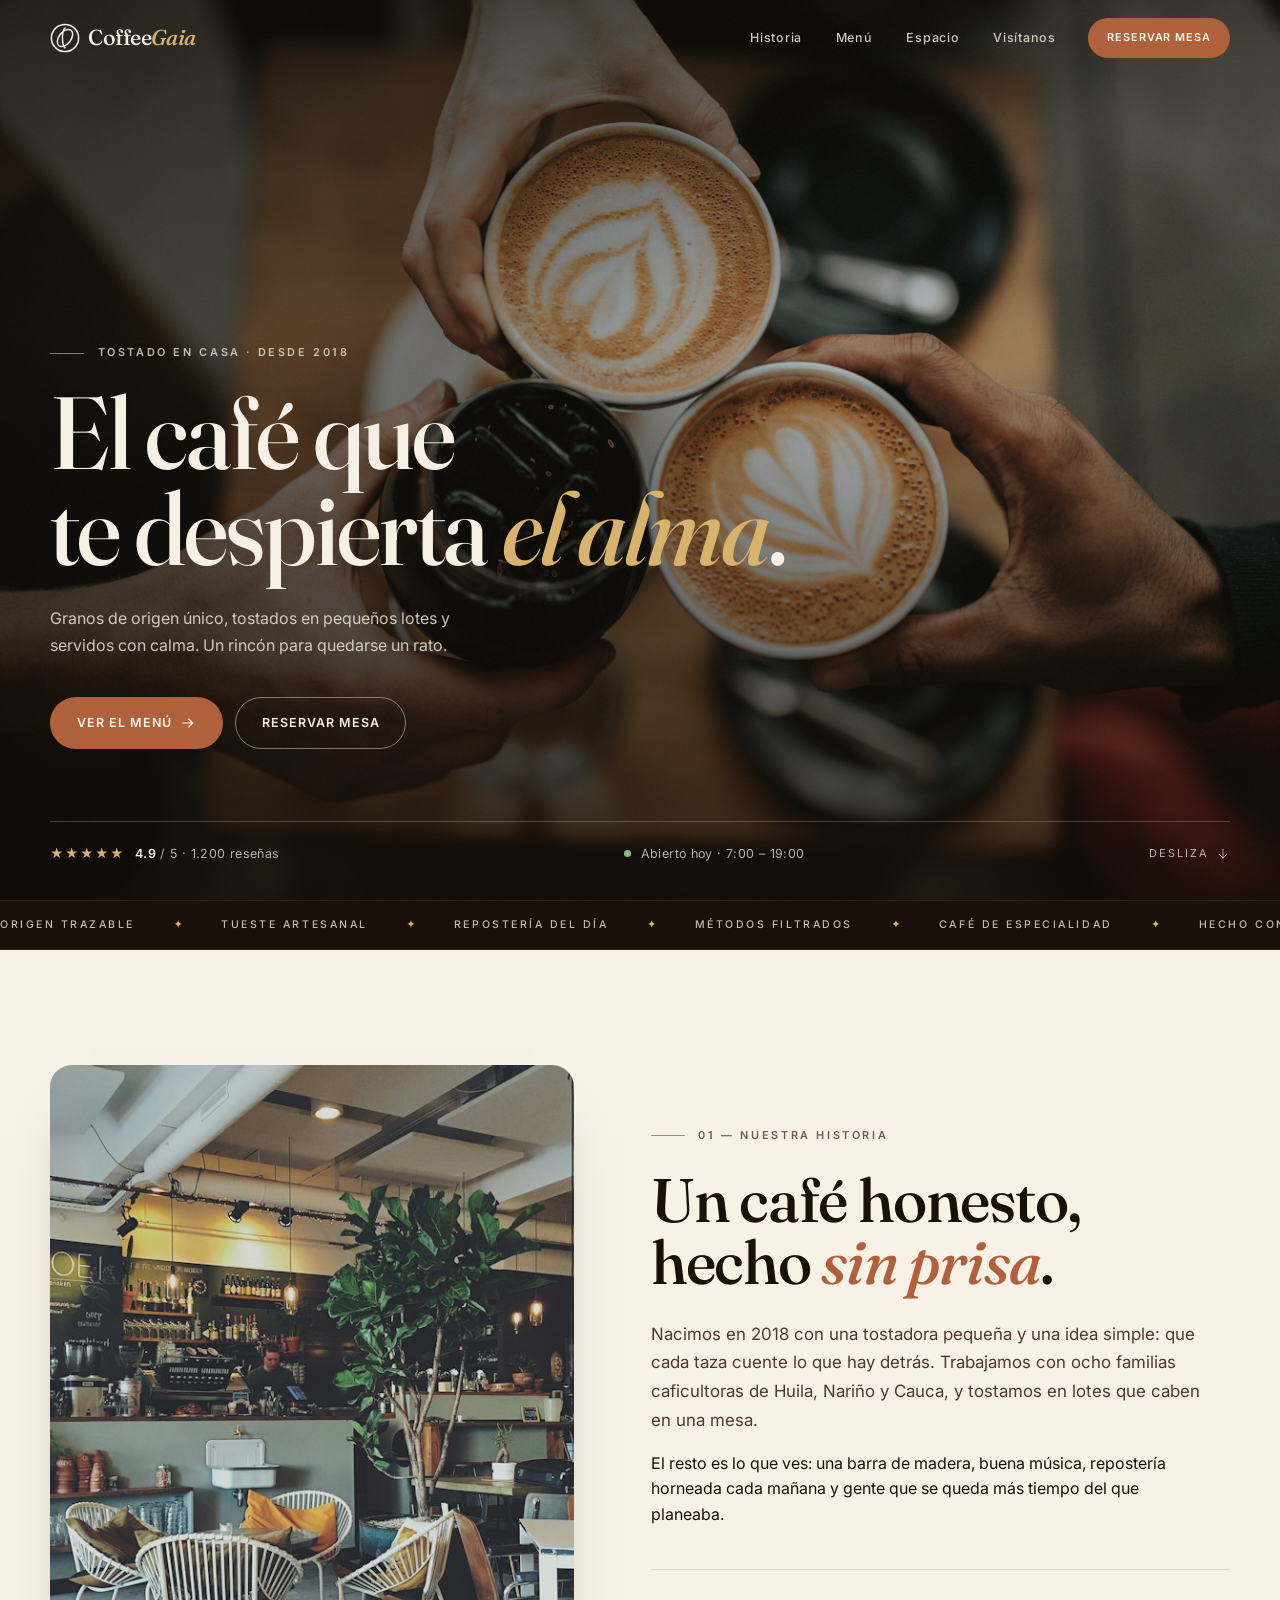
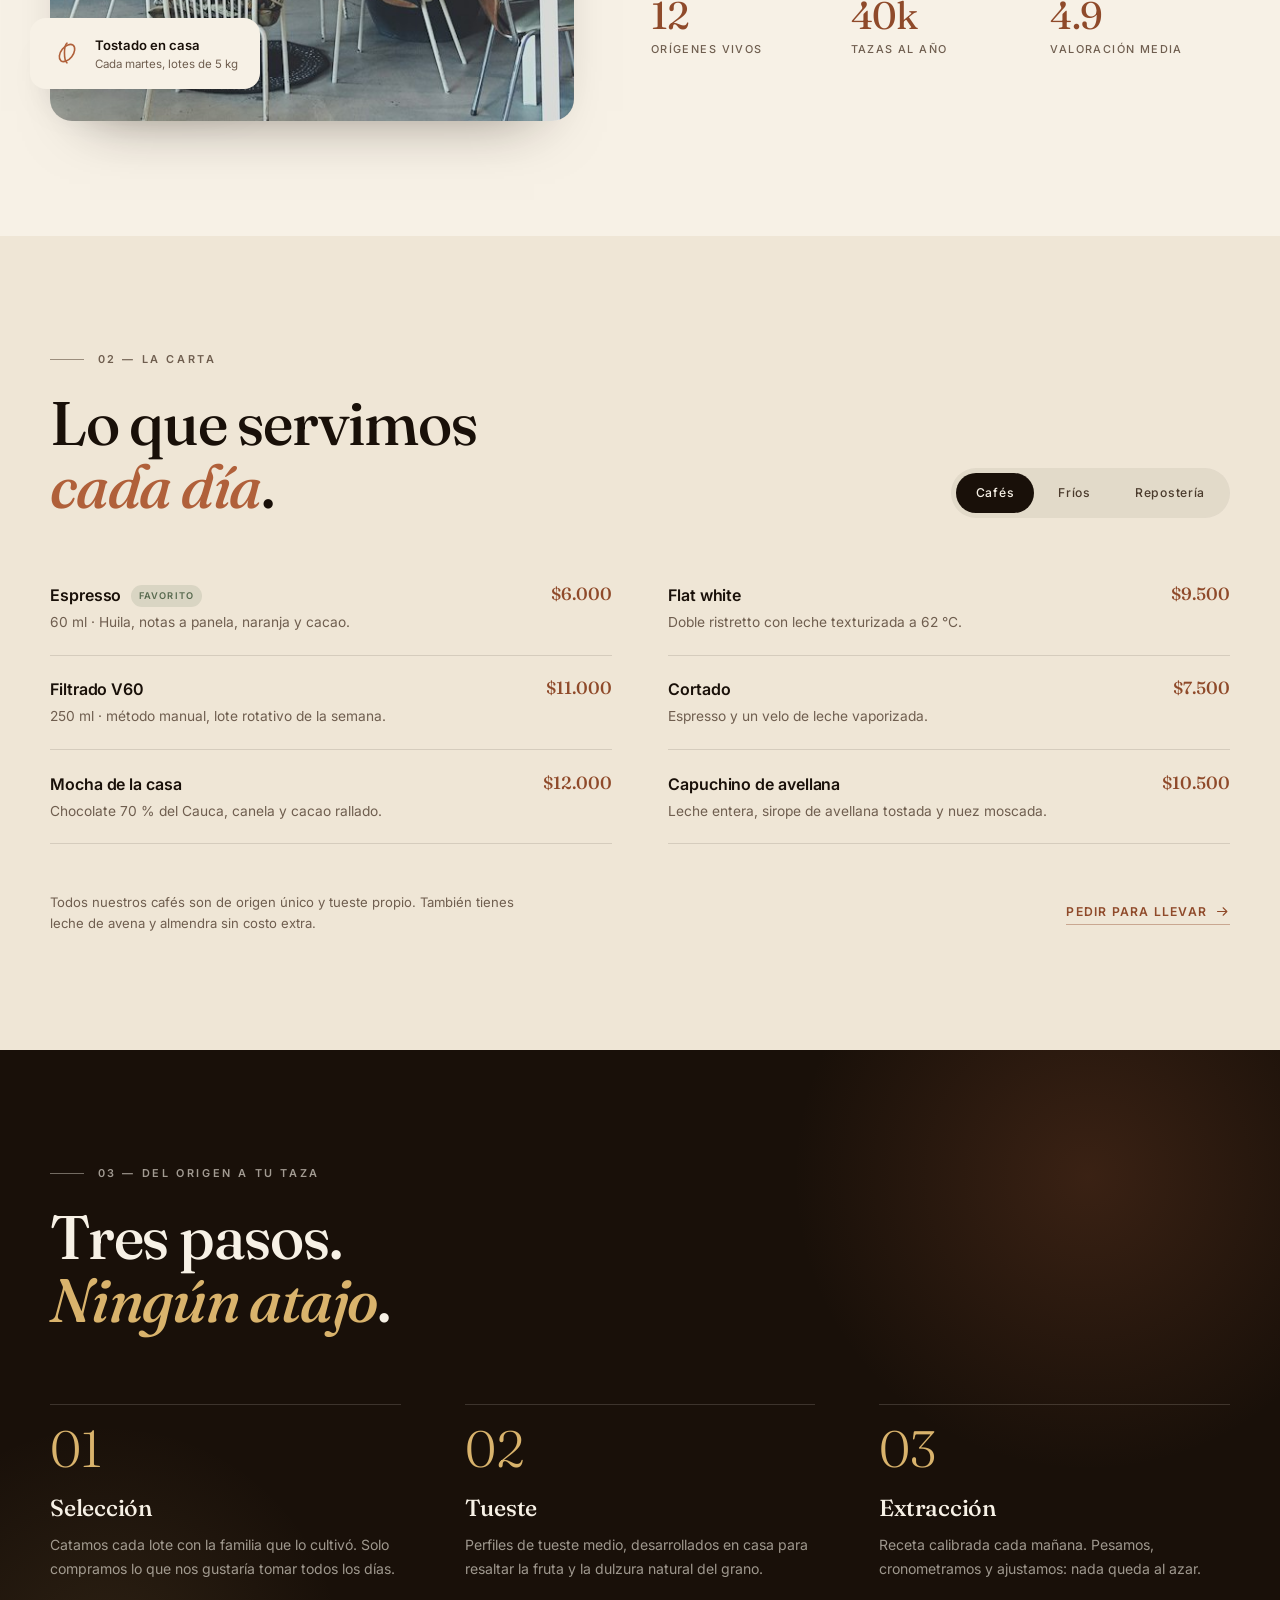
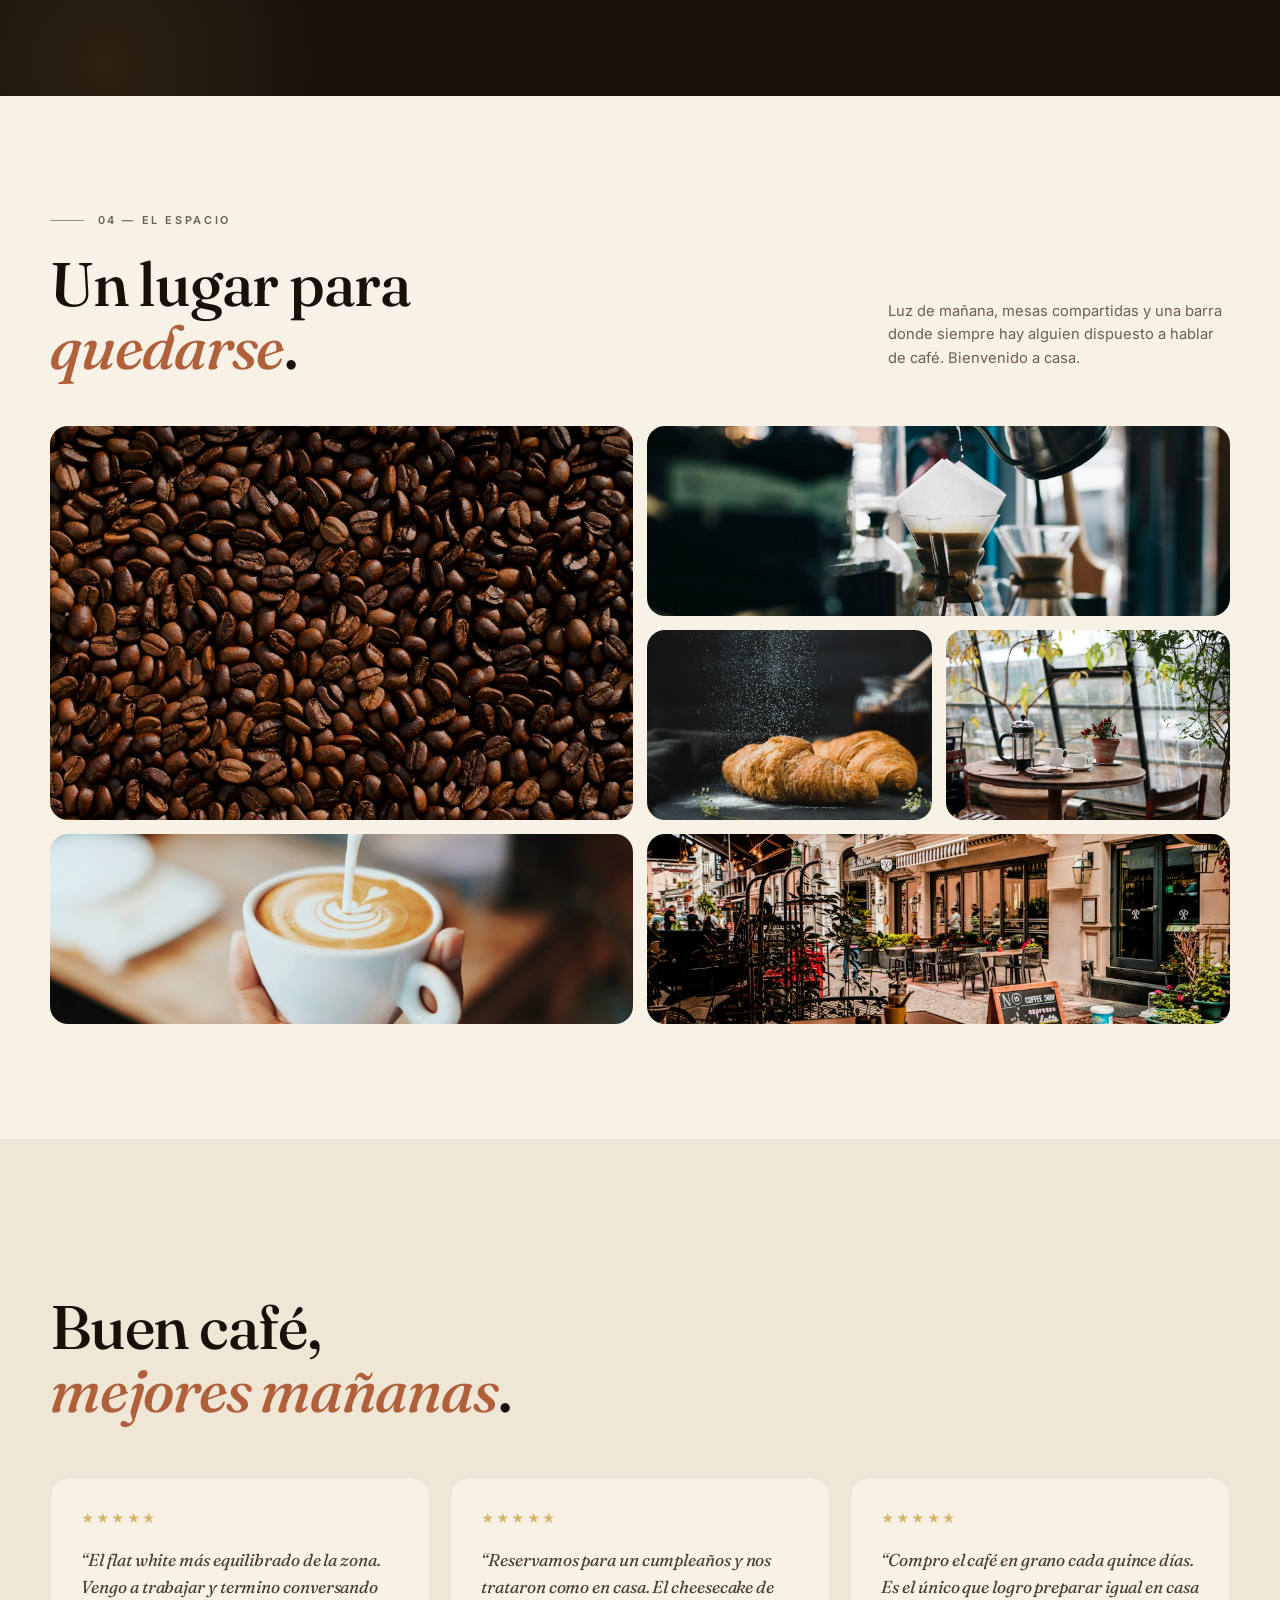
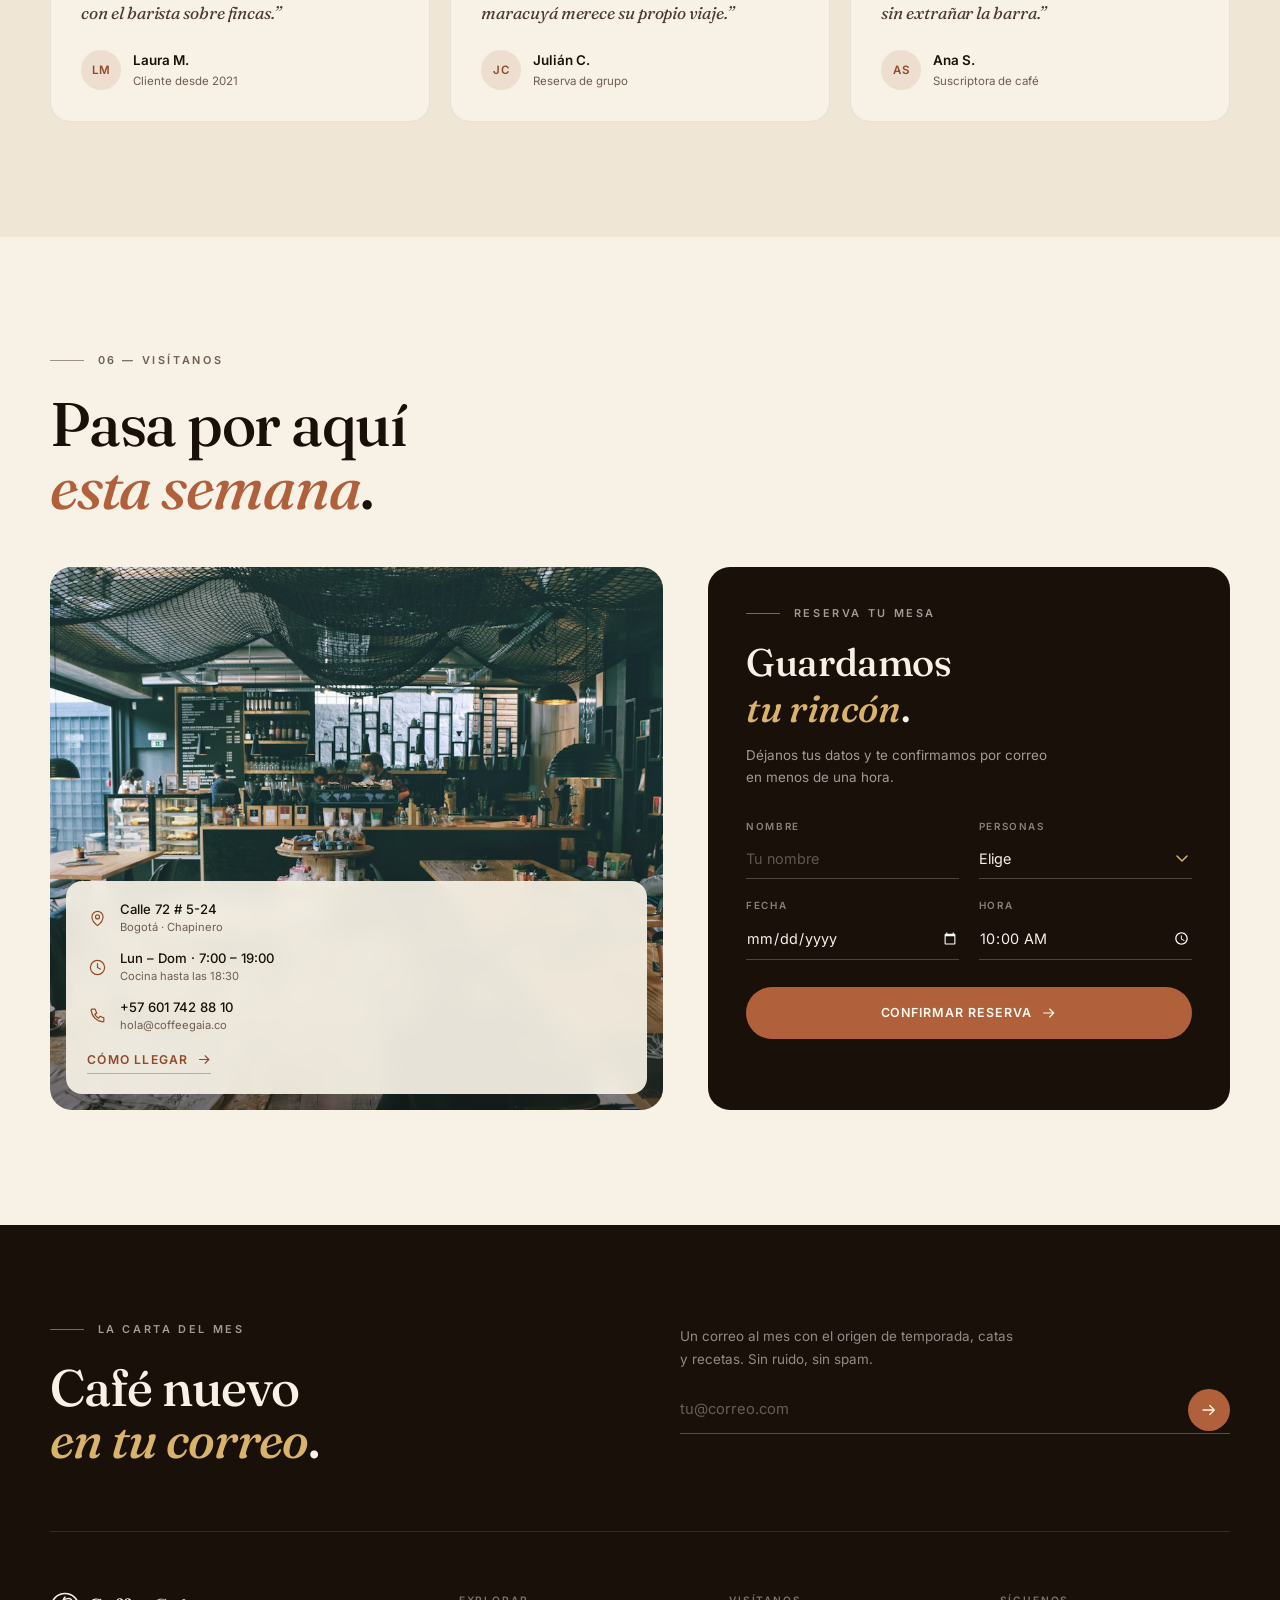
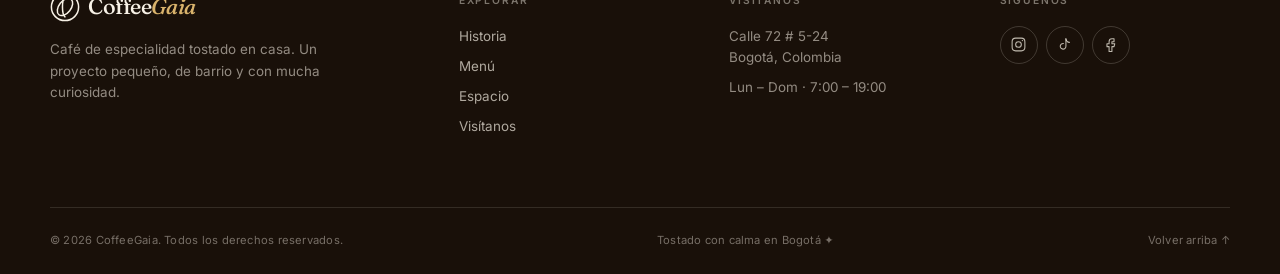
==== index.html @ 4409b656 "feat: crear banco de imagenes y publicar fotos locales" ====
<!DOCTYPE html>
<html lang="es">
<head>
  <meta charset="UTF-8">
  <meta name="viewport" content="width=device-width, initial-scale=1.0">
  <title>CoffeeGaia — Café de especialidad tostado en casa</title>
  <meta name="description" content="Café de origen único, tostado en pequeños lotes y servido con calma. Conoce nuestra carta, nuestro espacio y reserva tu mesa en CoffeeGaia.">
  <meta name="theme-color" content="#191009">

  <meta property="og:type" content="website">
  <meta property="og:title" content="CoffeeGaia — Café de especialidad tostado en casa">
  <meta property="og:description" content="Granos de origen único, tostados en pequeños lotes y servidos con calma. Un rincón para quedarse un rato.">
  <meta property="og:image" content="Images/imagenes%20publicas/hero.jpg">

  <link rel="icon" href="Images/imagenes%20publicas/favicon.svg" type="image/svg+xml">
  <link rel="preconnect" href="https://fonts.googleapis.com">
  <link rel="preconnect" href="https://fonts.gstatic.com" crossorigin>
  <link href="https://fonts.googleapis.com/css2?family=Fraunces:ital,opsz,wght@0,9..144,300..700;1,9..144,300..700&family=Inter:wght@300..700&display=swap" rel="stylesheet">
  <link rel="stylesheet" href="styles.css">
  <script>document.documentElement.classList.add("js");</script>
</head>
<body>
  <a class="skip-link" href="#contenido">Saltar al contenido</a>

  <!-- ================= HEADER ================= -->
  <header class="site-header" id="header">
    <div class="container header-inner">
      <a class="brand" href="#inicio" aria-label="CoffeeGaia, inicio">
        <svg class="brand-bean" viewBox="0 0 32 32" aria-hidden="true">
          <g fill="none" stroke="currentColor" stroke-width="1.6" stroke-linecap="round">
            <circle cx="16" cy="16" r="14.5"/>
            <ellipse cx="16" cy="16" rx="6.4" ry="10.5" transform="rotate(38 16 16)"/>
            <path d="M16 5.5c-3.6 2.6-3.6 18.4 0 21"/>
          </g>
        </svg>
        <span>Coffee<em>Gaia</em></span>
      </a>

      <nav class="main-nav" aria-label="Navegación principal">
        <a href="#historia">Historia</a>
        <a href="#menu">Menú</a>
        <a href="#espacio">Espacio</a>
        <a href="#visitanos">Visítanos</a>
      </nav>

      <div class="header-actions">
        <a class="btn btn-primary btn-sm" href="#reserva">Reservar mesa</a>
        <button class="nav-toggle" type="button" aria-label="Abrir menú" aria-expanded="false" aria-controls="mobile-nav">
          <span></span><span></span>
        </button>
      </div>
    </div>
  </header>

  <nav class="mobile-nav" id="mobile-nav" aria-label="Navegación móvil">
    <div class="mobile-nav-inner">
      <a href="#historia"><span>01</span>Historia</a>
      <a href="#menu"><span>02</span>Menú</a>
      <a href="#espacio"><span>03</span>Espacio</a>
      <a href="#visitanos"><span>04</span>Visítanos</a>
      <a href="#reserva"><span>05</span>Reservar mesa</a>
    </div>
    <div class="mobile-nav-foot">
      <p>Calle 72 # 5-24, Bogotá</p>
      <p>Lun – Dom · 7:00 – 19:00</p>
    </div>
  </nav>

  <main id="contenido">
    <!-- ================= HERO ================= -->
    <section class="hero" id="inicio">
      <div class="hero-media">
        <img src="Images/imagenes%20publicas/hero.jpg"
             alt="Taza de café de especialidad sobre una mesa de madera" fetchpriority="high">
      </div>

      <div class="container hero-inner">
        <p class="eyebrow eyebrow-light reveal">Tostado en casa · desde 2018</p>
        <h1 class="reveal">El café que<br>te despierta <em>el alma</em>.</h1>
        <p class="hero-copy reveal">Granos de origen único, tostados en pequeños lotes y servidos con calma. Un rincón para quedarse un rato.</p>

        <div class="hero-actions reveal">
          <a class="btn btn-primary" href="#menu">
            Ver el menú
            <svg class="ico" viewBox="0 0 24 24" aria-hidden="true"><path d="M4 12h15M13 6l6 6-6 6"/></svg>
          </a>
          <a class="btn btn-ghost" href="#reserva">Reservar mesa</a>
        </div>

        <div class="hero-foot reveal">
          <p class="hero-rating">
            <span class="stars" aria-hidden="true">★★★★★</span>
            <span><strong>4.9</strong> / 5 · 1.200 reseñas</span>
          </p>
          <p class="hero-hours">
            <span class="pulse" aria-hidden="true"></span>
            Abierto hoy · 7:00 – 19:00
          </p>
          <a class="scroll-cue" href="#historia">
            Desliza
            <svg viewBox="0 0 24 24" aria-hidden="true"><path d="M12 4v15M6 13l6 6 6-6"/></svg>
          </a>
        </div>
      </div>
    </section>

    <!-- ================= MARQUEE ================= -->
    <div class="marquee" aria-hidden="true">
      <div class="marquee-track">
        <div class="marquee-group">
          <span>Origen trazable</span>
          <span>Tueste artesanal</span>
          <span>Repostería del día</span>
          <span>Métodos filtrados</span>
          <span>Café de especialidad</span>
          <span>Hecho con calma</span>
        </div>
        <div class="marquee-group">
          <span>Origen trazable</span>
          <span>Tueste artesanal</span>
          <span>Repostería del día</span>
          <span>Métodos filtrados</span>
          <span>Café de especialidad</span>
          <span>Hecho con calma</span>
        </div>
      </div>
    </div>

    <!-- ================= HISTORIA ================= -->
    <section class="section story" id="historia">
      <div class="container story-grid">
        <div class="story-media reveal">
          <img src="Images/imagenes%20publicas/historia.jpg"
               alt="Interior de CoffeeGaia con mesas de madera y luz cálida" loading="lazy" decoding="async">
          <div class="story-badge">
            <svg viewBox="0 0 32 32" aria-hidden="true" class="story-badge-ico">
              <g fill="none" stroke="currentColor" stroke-width="1.7" stroke-linecap="round">
                <ellipse cx="16" cy="16" rx="6.4" ry="10.5" transform="rotate(38 16 16)"/>
                <path d="M16 5.5c-3.6 2.6-3.6 18.4 0 21"/>
              </g>
            </svg>
            <div>
              <p class="badge-title">Tostado en casa</p>
              <p class="badge-copy">Cada martes, lotes de 5 kg</p>
            </div>
          </div>
        </div>

        <div class="story-copy">
          <p class="eyebrow reveal">01 — Nuestra historia</p>
          <h2 class="reveal">Un café honesto,<br>hecho <em>sin prisa</em>.</h2>
          <p class="lede reveal">Nacimos en 2018 con una tostadora pequeña y una idea simple: que cada taza cuente lo que hay detrás. Trabajamos con ocho familias caficultoras de Huila, Nariño y Cauca, y tostamos en lotes que caben en una mesa.</p>
          <p class="reveal">El resto es lo que ves: una barra de madera, buena música, repostería horneada cada mañana y gente que se queda más tiempo del que planeaba.</p>

          <div class="stats reveal">
            <div class="stat">
              <span class="stat-num">12</span>
              <span class="stat-label">Orígenes vivos</span>
            </div>
            <div class="stat">
              <span class="stat-num">40k</span>
              <span class="stat-label">Tazas al año</span>
            </div>
            <div class="stat">
              <span class="stat-num">4.9</span>
              <span class="stat-label">Valoración media</span>
            </div>
          </div>
        </div>
      </div>
    </section>

    <!-- ================= MENÚ ================= -->
    <section class="section menu" id="menu">
      <div class="container">
        <div class="menu-head">
          <div>
            <p class="eyebrow reveal">02 — La carta</p>
            <h2 class="reveal">Lo que servimos<br><em>cada día</em>.</h2>
          </div>

          <div class="tabs reveal" role="tablist" aria-label="Categorías del menú">
            <button class="tab" id="tab-calientes" role="tab" aria-selected="true" aria-controls="panel-calientes" tabindex="0">Cafés</button>
            <button class="tab" id="tab-frios" role="tab" aria-selected="false" aria-controls="panel-frios" tabindex="-1">Fríos</button>
            <button class="tab" id="tab-reposteria" role="tab" aria-selected="false" aria-controls="panel-reposteria" tabindex="-1">Repostería</button>
          </div>
        </div>

        <div class="menu-panels reveal">
          <div class="menu-panel" id="panel-calientes" role="tabpanel" aria-labelledby="tab-calientes" tabindex="0">
            <ul class="menu-grid">
              <li class="menu-item">
                <span class="name">Espresso <span class="tag">Favorito</span></span>
                <span class="price">$6.000</span>
                <span class="desc">60 ml · Huila, notas a panela, naranja y cacao.</span>
              </li>
              <li class="menu-item">
                <span class="name">Flat white</span>
                <span class="price">$9.500</span>
                <span class="desc">Doble ristretto con leche texturizada a 62 °C.</span>
              </li>
              <li class="menu-item">
                <span class="name">Filtrado V60</span>
                <span class="price">$11.000</span>
                <span class="desc">250 ml · método manual, lote rotativo de la semana.</span>
              </li>
              <li class="menu-item">
                <span class="name">Cortado</span>
                <span class="price">$7.500</span>
                <span class="desc">Espresso y un velo de leche vaporizada.</span>
              </li>
              <li class="menu-item">
                <span class="name">Mocha de la casa</span>
                <span class="price">$12.000</span>
                <span class="desc">Chocolate 70 % del Cauca, canela y cacao rallado.</span>
              </li>
              <li class="menu-item">
                <span class="name">Capuchino de avellana</span>
                <span class="price">$10.500</span>
                <span class="desc">Leche entera, sirope de avellana tostada y nuez moscada.</span>
              </li>
            </ul>
          </div>

          <div class="menu-panel" id="panel-frios" role="tabpanel" aria-labelledby="tab-frios" tabindex="0" hidden>
            <ul class="menu-grid">
              <li class="menu-item">
                <span class="name">Cold brew 18 h <span class="tag">Vegano</span></span>
                <span class="price">$11.000</span>
                <span class="desc">Extracción en frío, servido con hielo grande y naranja.</span>
              </li>
              <li class="menu-item">
                <span class="name">Espresso tónico</span>
                <span class="price">$12.500</span>
                <span class="desc">Doble espresso, tónica artesanal y piel de limón.</span>
              </li>
              <li class="menu-item">
                <span class="name">Latte helado</span>
                <span class="price">$10.000</span>
                <span class="desc">Leche fría, hielo y un shot de nuestro blend.</span>
              </li>
              <li class="menu-item">
                <span class="name">Frappé de avellana</span>
                <span class="price">$13.500</span>
                <span class="desc">Café, leche, hielo y crema batida de la casa.</span>
              </li>
              <li class="menu-item">
                <span class="name">Iced matcha latte</span>
                <span class="price">$13.000</span>
                <span class="desc">Matcha ceremonial, leche de avena y un toque de miel.</span>
              </li>
              <li class="menu-item">
                <span class="name">Limonada de café</span>
                <span class="price">$9.500</span>
                <span class="desc">Cold brew, limón, panela y hierbabuena. Sorprende.</span>
              </li>
            </ul>
          </div>

          <div class="menu-panel" id="panel-reposteria" role="tabpanel" aria-labelledby="tab-reposteria" tabindex="0" hidden>
            <ul class="menu-grid">
              <li class="menu-item">
                <span class="name">Croissant de mantequilla</span>
                <span class="price">$7.500</span>
                <span class="desc">Horneado a las 7:00 a. m. 36 capas de paciencia.</span>
              </li>
              <li class="menu-item">
                <span class="name">Pain au chocolat</span>
                <span class="price">$8.500</span>
                <span class="desc">Masa madre laminada y chocolate amargo.</span>
              </li>
              <li class="menu-item">
                <span class="name">Banana bread <span class="tag">Vegano</span></span>
                <span class="price">$9.000</span>
                <span class="desc">Plátano maduro, nueces y especias. Sin lácteos.</span>
              </li>
              <li class="menu-item">
                <span class="name">Cheesecake de maracuyá</span>
                <span class="price">$12.000</span>
                <span class="desc">Base de galleta, queso crema y coulis ácido.</span>
              </li>
              <li class="menu-item">
                <span class="name">Cookie de chocolate</span>
                <span class="price">$6.500</span>
                <span class="desc">Centro blandito, sal marina y chocolate 60 %.</span>
              </li>
              <li class="menu-item">
                <span class="name">Torta de zanahoria</span>
                <span class="price">$10.500</span>
                <span class="desc">Hecha en casa, con frosting de queso y nuez.</span>
              </li>
            </ul>
          </div>
        </div>

        <div class="menu-foot reveal">
          <p>Todos nuestros cafés son de origen único y tueste propio. También tienes leche de avena y almendra sin costo extra.</p>
          <a class="link-arrow" href="#reserva">
            Pedir para llevar
            <svg class="ico" viewBox="0 0 24 24" aria-hidden="true"><path d="M4 12h15M13 6l6 6-6 6"/></svg>
          </a>
        </div>
      </div>
    </section>

    <!-- ================= PROCESO ================= -->
    <section class="section process">
      <div class="container">
        <div class="process-head">
          <p class="eyebrow eyebrow-light reveal">03 — Del origen a tu taza</p>
          <h2 class="reveal">Tres pasos.<br><em>Ningún atajo</em>.</h2>
        </div>

        <div class="steps">
          <article class="step reveal">
            <span class="step-num">01</span>
            <h3>Selección</h3>
            <p>Catamos cada lote con la familia que lo cultivó. Solo compramos lo que nos gustaría tomar todos los días.</p>
          </article>
          <article class="step reveal d1">
            <span class="step-num">02</span>
            <h3>Tueste</h3>
            <p>Perfiles de tueste medio, desarrollados en casa para resaltar la fruta y la dulzura natural del grano.</p>
          </article>
          <article class="step reveal d2">
            <span class="step-num">03</span>
            <h3>Extracción</h3>
            <p>Receta calibrada cada mañana. Pesamos, cronometramos y ajustamos: nada queda al azar.</p>
          </article>
        </div>
      </div>
    </section>

    <!-- ================= GALERÍA ================= -->
    <section class="section gallery" id="espacio">
      <div class="container">
        <div class="gallery-head">
          <div>
            <p class="eyebrow reveal">04 — El espacio</p>
            <h2 class="reveal">Un lugar para<br><em>quedarse</em>.</h2>
          </div>
          <p class="gallery-copy reveal">Luz de mañana, mesas compartidas y una barra donde siempre hay alguien dispuesto a hablar de café. Bienvenido a casa.</p>
        </div>

        <div class="gallery-grid reveal">
          <figure class="gallery-item">
            <img src="Images/imagenes%20publicas/galeria-granos.jpg" alt="Granos de café tostados de cerca" loading="lazy" decoding="async">
            <figcaption>Nuestro grano</figcaption>
          </figure>
          <figure class="gallery-item">
            <img src="Images/imagenes%20publicas/galeria-barra.jpg" alt="Barista sirviendo café filtrado" loading="lazy" decoding="async">
            <figcaption>La barra</figcaption>
          </figure>
          <figure class="gallery-item">
            <img src="Images/imagenes%20publicas/galeria-croissant.jpg" alt="Croissant recién horneado espolvoreado con cacao" loading="lazy" decoding="async">
            <figcaption>Recién horneado</figcaption>
          </figure>
          <figure class="gallery-item">
            <img src="Images/imagenes%20publicas/galeria-esquina.jpg" alt="Mesa junto a la ventana con plantas y café" loading="lazy" decoding="async">
            <figcaption>La esquina</figcaption>
          </figure>
          <figure class="gallery-item">
            <img src="Images/imagenes%20publicas/galeria-latte.jpg" alt="Barista sirviendo latte art en una taza" loading="lazy" decoding="async">
            <figcaption>Latte art</figcaption>
          </figure>
          <figure class="gallery-item">
            <img src="Images/imagenes%20publicas/galeria-fachada.jpg" alt="Fachada de la cafetería con mesas en la calle" loading="lazy" decoding="async">
            <figcaption>Desde la calle</figcaption>
          </figure>
        </div>
      </div>
    </section>

    <!-- ================= TESTIMONIOS ================= -->
    <section class="section testimonials">
      <div class="container">
        <p class="eyebrow reveal">05 — La gente dice</p>
        <h2 class="reveal">Buen café,<br><em>mejores mañanas</em>.</h2>

        <div class="testimonial-grid">
          <figure class="testimonial reveal">
            <div class="stars" aria-label="5 de 5 estrellas">★★★★★</div>
            <blockquote>“El flat white más equilibrado de la zona. Vengo a trabajar y termino conversando con el barista sobre fincas.”</blockquote>
            <figcaption>
              <span class="avatar" aria-hidden="true">LM</span>
              <span><strong>Laura M.</strong><small>Cliente desde 2021</small></span>
            </figcaption>
          </figure>

          <figure class="testimonial reveal d1">
            <div class="stars" aria-label="5 de 5 estrellas">★★★★★</div>
            <blockquote>“Reservamos para un cumpleaños y nos trataron como en casa. El cheesecake de maracuyá merece su propio viaje.”</blockquote>
            <figcaption>
              <span class="avatar" aria-hidden="true">JC</span>
              <span><strong>Julián C.</strong><small>Reserva de grupo</small></span>
            </figcaption>
          </figure>

          <figure class="testimonial reveal d2">
            <div class="stars" aria-label="5 de 5 estrellas">★★★★★</div>
            <blockquote>“Compro el café en grano cada quince días. Es el único que logro preparar igual en casa sin extrañar la barra.”</blockquote>
            <figcaption>
              <span class="avatar" aria-hidden="true">AS</span>
              <span><strong>Ana S.</strong><small>Suscriptora de café</small></span>
            </figcaption>
          </figure>
        </div>
      </div>
    </section>

    <!-- ================= VISÍTANOS / RESERVA ================= -->
    <section class="section visit" id="visitanos">
      <div class="container">
        <div class="visit-head">
          <p class="eyebrow reveal">06 — Visítanos</p>
          <h2 class="reveal">Pasa por aquí<br><em>esta semana</em>.</h2>
        </div>

        <div class="visit-grid">
          <div class="visit-media reveal">
            <img src="Images/imagenes%20publicas/visita.jpg"
                 alt="Salón amplio de café con mesas junto a la ventana" loading="lazy" decoding="async">
            <div class="info-card">
              <div class="info-row">
                <svg viewBox="0 0 24 24" aria-hidden="true"><path d="M12 21s7-5.5 7-11a7 7 0 1 0-14 0c0 5.5 7 11 7 11Z"/><circle cx="12" cy="10" r="2.5"/></svg>
                <div><span>Calle 72 # 5-24</span><small>Bogotá · Chapinero</small></div>
              </div>
              <div class="info-row">
                <svg viewBox="0 0 24 24" aria-hidden="true"><circle cx="12" cy="12" r="9"/><path d="M12 7v5l3.5 2"/></svg>
                <div><span>Lun – Dom · 7:00 – 19:00</span><small>Cocina hasta las 18:30</small></div>
              </div>
              <div class="info-row">
                <svg viewBox="0 0 24 24" aria-hidden="true"><path d="M5 4h4l2 5-2.5 1.5a12 12 0 0 0 5 5L15 13l5 2v4a1 1 0 0 1-1.1 1A16 16 0 0 1 4 5.1 1 1 0 0 1 5 4Z"/></svg>
                <div><span>+57 601 742 88 10</span><small>hola@coffeegaia.co</small></div>
              </div>
              <a class="link-arrow" href="https://maps.google.com/?q=Calle+72+%23+5-24,+Bogota" target="_blank" rel="noopener">
                Cómo llegar
                <svg class="ico" viewBox="0 0 24 24" aria-hidden="true"><path d="M4 12h15M13 6l6 6-6 6"/></svg>
              </a>
            </div>
          </div>

          <div class="booking reveal d1" id="reserva">
            <p class="eyebrow eyebrow-light">Reserva tu mesa</p>
            <h3 class="booking-title">Guardamos<br><em>tu rincón</em>.</h3>
            <p class="booking-copy">Déjanos tus datos y te confirmamos por correo en menos de una hora.</p>

            <form class="booking-form" id="booking-form" novalidate>
              <div class="field">
                <label for="nombre">Nombre</label>
                <input id="nombre" name="nombre" type="text" placeholder="Tu nombre" autocomplete="name" required>
              </div>
              <div class="field">
                <label for="personas">Personas</label>
                <select id="personas" name="personas" required>
                  <option value="" selected disabled>Elige</option>
                  <option>1 persona</option>
                  <option>2 personas</option>
                  <option>3 personas</option>
                  <option>4 personas</option>
                  <option>5 personas</option>
                  <option>6 o más</option>
                </select>
              </div>
              <div class="field">
                <label for="fecha">Fecha</label>
                <input id="fecha" name="fecha" type="date" required>
              </div>
              <div class="field">
                <label for="hora">Hora</label>
                <input id="hora" name="hora" type="time" min="07:00" max="18:30" value="10:00" required>
              </div>
              <button class="btn btn-primary btn-block" type="submit">
                Confirmar reserva
                <svg class="ico" viewBox="0 0 24 24" aria-hidden="true"><path d="M4 12h15M13 6l6 6-6 6"/></svg>
              </button>
              <p class="form-msg" role="status" aria-live="polite"></p>
            </form>
          </div>
        </div>
      </div>
    </section>
  </main>

  <!-- ================= FOOTER ================= -->
  <footer class="site-footer">
    <div class="container">
      <div class="footer-news">
        <div>
          <p class="eyebrow eyebrow-light reveal">La carta del mes</p>
          <h2 class="reveal">Café nuevo<br><em>en tu correo</em>.</h2>
        </div>
        <div class="news-letter reveal">
          <p>Un correo al mes con el origen de temporada, catas y recetas. Sin ruido, sin spam.</p>
          <form class="newsletter-form" id="newsletter-form" novalidate>
            <label class="sr-only" for="email">Correo electrónico</label>
            <input id="email" name="email" type="email" placeholder="tu@correo.com" autocomplete="email" required>
            <button type="submit" aria-label="Suscribirme">
              <svg viewBox="0 0 24 24" aria-hidden="true"><path d="M4 12h15M13 6l6 6-6 6"/></svg>
            </button>
          </form>
          <p class="form-msg" role="status" aria-live="polite"></p>
        </div>
      </div>

      <div class="footer-grid">
        <div class="footer-brand">
          <a class="brand" href="#inicio" aria-label="CoffeeGaia, inicio">
            <svg class="brand-bean" viewBox="0 0 32 32" aria-hidden="true">
              <g fill="none" stroke="currentColor" stroke-width="1.6" stroke-linecap="round">
                <circle cx="16" cy="16" r="14.5"/>
                <ellipse cx="16" cy="16" rx="6.4" ry="10.5" transform="rotate(38 16 16)"/>
                <path d="M16 5.5c-3.6 2.6-3.6 18.4 0 21"/>
              </g>
            </svg>
            <span>Coffee<em>Gaia</em></span>
          </a>
          <p>Café de especialidad tostado en casa. Un proyecto pequeño, de barrio y con mucha curiosidad.</p>
        </div>

        <nav aria-label="Explorar">
          <h4>Explorar</h4>
          <a href="#historia">Historia</a>
          <a href="#menu">Menú</a>
          <a href="#espacio">Espacio</a>
          <a href="#visitanos">Visítanos</a>
        </nav>

        <div>
          <h4>Visítanos</h4>
          <p>Calle 72 # 5-24<br>Bogotá, Colombia</p>
          <p>Lun – Dom · 7:00 – 19:00</p>
        </div>

        <div>
          <h4>Síguenos</h4>
          <div class="socials">
            <a href="#" aria-label="Instagram">
              <svg viewBox="0 0 24 24" aria-hidden="true"><rect x="3" y="3" width="18" height="18" rx="5"/><circle cx="12" cy="12" r="4"/><circle cx="17.5" cy="6.5" r="1" fill="currentColor" stroke="none"/></svg>
            </a>
            <a href="#" aria-label="TikTok">
              <svg viewBox="0 0 24 24" aria-hidden="true"><path d="M14 4v10.5a4 4 0 1 1-3.5-3.9"/><path d="M14 4c.5 3 2.4 4.8 5 5"/></svg>
            </a>
            <a href="#" aria-label="Facebook">
              <svg viewBox="0 0 24 24" aria-hidden="true"><path d="M14 8h3V4h-3a4 4 0 0 0-4 4v3H7v4h3v7h4v-7h3l1-4h-4V8.5A.5.5 0 0 1 14 8Z"/></svg>
            </a>
          </div>
        </div>
      </div>

      <div class="footer-bottom">
        <p>© <span id="year">2026</span> CoffeeGaia. Todos los derechos reservados.</p>
        <p>Tostado con calma en Bogotá <span aria-hidden="true">✦</span></p>
        <a href="#inicio" class="back-top">Volver arriba ↑</a>
      </div>
    </div>
  </footer>

  <script src="script.js"></script>
</body>
</html>
---- styles.css ----
/* ==========================================================================
   CoffeeGaia — Landing page
   1. Tokens y reset
   2. Utilidades
   3. Header y navegación
   4. Hero
   5. Marquee
   6. Historia
   7. Menú
   8. Proceso
   9. Galería
   10. Testimonios
   11. Visítanos y reserva
   12. Footer
   13. Responsive
   ========================================================================== */

/* 1. Tokens y reset ------------------------------------------------------- */
:root {
  --cream: #f7f1e6;
  --cream-2: #efe6d6;
  --cream-3: #e6dac6;
  --ink: #191009;
  --ink-2: #4b3b2d;
  --muted: #6f5e4f;
  --clay: #b0603a;
  --clay-dark: #8f4a2a;
  --green: #586a4f;
  --gold: #d9b36c;
  --line: rgba(25, 16, 9, 0.12);
  --line-light: rgba(247, 241, 230, 0.16);

  --font-display: "Fraunces", Georgia, "Times New Roman", serif;
  --font-sans: "Inter", system-ui, -apple-system, "Segoe UI", sans-serif;

  --ease: cubic-bezier(0.16, 1, 0.3, 1);
  --radius: 22px;
  --shadow: 0 30px 60px -40px rgba(25, 16, 9, 0.55);
}

*,
*::before,
*::after {
  box-sizing: border-box;
}

html {
  scroll-behavior: smooth;
  -webkit-text-size-adjust: 100%;
}

body {
  margin: 0;
  background: var(--cream);
  color: var(--ink);
  font-family: var(--font-sans);
  font-size: 16px;
  font-weight: 400;
  line-height: 1.6;
  -webkit-font-smoothing: antialiased;
  overflow-x: hidden;
}

body.nav-open {
  overflow: hidden;
}

h1,
h2,
h3,
h4,
p,
figure,
blockquote {
  margin: 0;
}

h1,
h2,
h3 {
  font-family: var(--font-display);
  font-weight: 500;
  line-height: 1.02;
  letter-spacing: -0.02em;
  font-optical-sizing: auto;
}

h1 {
  font-size: clamp(3rem, 8vw, 6.4rem);
  line-height: 0.94;
}

h2 {
  font-size: clamp(2.15rem, 4.8vw, 3.9rem);
}

h3 {
  font-size: 1.4rem;
  line-height: 1.2;
  letter-spacing: -0.01em;
}

em {
  font-style: italic;
}

h2 em {
  color: var(--clay);
}

img {
  display: block;
  max-width: 100%;
}

a {
  color: inherit;
}

ul {
  margin: 0;
  padding: 0;
  list-style: none;
}

button,
input,
select {
  font: inherit;
  color: inherit;
}

:focus-visible {
  outline: 2px solid var(--clay);
  outline-offset: 3px;
}

::selection {
  background: var(--clay);
  color: var(--cream);
}

section[id] {
  scroll-margin-top: 90px;
}

/* Textura sutil sobre toda la página */
body::after {
  content: "";
  position: fixed;
  inset: 0;
  z-index: 90;
  pointer-events: none;
  opacity: 0.035;
  background-image: url("data:image/svg+xml,%3Csvg xmlns='http://www.w3.org/2000/svg' width='200' height='200'%3E%3Cfilter id='n'%3E%3CfeTurbulence type='fractalNoise' baseFrequency='0.85' numOctaves='3'/%3E%3C/filter%3E%3Crect width='200' height='200' filter='url(%23n)'/%3E%3C/svg%3E");
}

/* 2. Utilidades ----------------------------------------------------------- */
.container {
  width: min(1180px, 100% - 2.75rem);
  margin-inline: auto;
}

.section {
  padding-block: clamp(4.25rem, 9vw, 7.5rem);
}

.eyebrow {
  display: flex;
  align-items: center;
  gap: 0.85rem;
  margin-bottom: 1.5rem;
  font-size: 0.68rem;
  font-weight: 600;
  letter-spacing: 0.24em;
  text-transform: uppercase;
  color: var(--muted);
}

.eyebrow::before {
  content: "";
  width: 34px;
  height: 1px;
  background: currentColor;
  opacity: 0.65;
}

.eyebrow-light {
  color: rgba(247, 241, 230, 0.62);
}

.lede {
  font-size: 1.06rem;
  line-height: 1.7;
  color: var(--ink-2);
}

.sr-only {
  position: absolute;
  width: 1px;
  height: 1px;
  padding: 0;
  margin: -1px;
  overflow: hidden;
  clip: rect(0, 0, 0, 0);
  white-space: nowrap;
  border: 0;
}

.skip-link {
  position: absolute;
  top: -100px;
  left: 1rem;
  z-index: 100;
  padding: 0.75rem 1.25rem;
  background: var(--ink);
  color: var(--cream);
  border-radius: 0 0 12px 12px;
  text-decoration: none;
  font-size: 0.85rem;
}

.skip-link:focus {
  top: 0;
}

.btn {
  display: inline-flex;
  align-items: center;
  justify-content: center;
  gap: 0.55rem;
  padding: 0.95rem 1.6rem;
  border: 1px solid transparent;
  border-radius: 999px;
  font-family: var(--font-sans);
  font-size: 0.78rem;
  font-weight: 600;
  letter-spacing: 0.08em;
  text-transform: uppercase;
  text-decoration: none;
  white-space: nowrap;
  cursor: pointer;
  transition: background-color 0.3s var(--ease), border-color 0.3s var(--ease),
    color 0.3s var(--ease), transform 0.3s var(--ease);
}

.btn .ico {
  width: 16px;
  height: 16px;
  transition: transform 0.35s var(--ease);
}

.btn:hover .ico {
  transform: translateX(4px);
}

.btn-primary {
  background: var(--clay);
  color: #fff8ef;
}

.btn-primary:hover {
  background: var(--clay-dark);
}

.btn-ghost {
  border-color: rgba(247, 241, 230, 0.45);
  color: var(--cream);
}

.btn-ghost:hover {
  background: rgba(247, 241, 230, 0.12);
  border-color: var(--cream);
}

.btn-sm {
  padding: 0.62rem 1.15rem;
  font-size: 0.68rem;
}

.btn-block {
  width: 100%;
}

.ico,
.link-arrow .ico {
  fill: none;
  stroke: currentColor;
  stroke-width: 1.7;
  stroke-linecap: round;
  stroke-linejoin: round;
}

.link-arrow {
  display: inline-flex;
  align-items: center;
  gap: 0.5rem;
  padding-bottom: 0.2rem;
  border-bottom: 1px solid rgba(143, 74, 42, 0.4);
  color: var(--clay-dark);
  font-size: 0.76rem;
  font-weight: 600;
  letter-spacing: 0.1em;
  text-transform: uppercase;
  text-decoration: none;
  transition: border-color 0.3s var(--ease), gap 0.3s var(--ease);
}

.link-arrow:hover {
  border-color: var(--clay-dark);
  gap: 0.8rem;
}

.link-arrow .ico {
  width: 15px;
  height: 15px;
}

/* Animaciones de entrada (solo si hay JS) */
.js .reveal {
  opacity: 0;
  transform: translateY(28px);
  transition: opacity 0.9s var(--ease), transform 0.9s var(--ease);
}

.js .reveal.is-visible {
  opacity: 1;
  transform: none;
}

.d1 {
  transition-delay: 0.12s;
}

.d2 {
  transition-delay: 0.24s;
}

/* 3. Header y navegación -------------------------------------------------- */
.site-header {
  position: fixed;
  inset: 0 0 auto;
  z-index: 50;
  padding-block: 1.15rem;
  color: var(--cream);
  transition: background-color 0.4s var(--ease), color 0.4s var(--ease),
    padding 0.4s var(--ease), box-shadow 0.4s var(--ease);
}

.site-header.is-scrolled {
  padding-block: 0.6rem;
  background: rgba(247, 241, 230, 0.9);
  backdrop-filter: blur(14px);
  -webkit-backdrop-filter: blur(14px);
  color: var(--ink);
  box-shadow: 0 1px 0 var(--line);
}

.header-inner {
  display: flex;
  align-items: center;
  justify-content: space-between;
  gap: 2rem;
}

.brand {
  display: inline-flex;
  align-items: center;
  gap: 0.5rem;
  color: inherit;
  font-family: var(--font-display);
  font-size: 1.35rem;
  font-weight: 500;
  letter-spacing: -0.02em;
  text-decoration: none;
  line-height: 1;
}

.brand em {
  color: var(--gold);
}

.is-scrolled .brand em {
  color: var(--clay);
}

.site-footer .brand em {
  color: var(--gold);
}

.brand-bean {
  width: 30px;
  height: 30px;
  flex: none;
}

.main-nav {
  display: flex;
  align-items: center;
  gap: 2.1rem;
  margin-left: auto;
}

.main-nav a {
  position: relative;
  font-size: 0.78rem;
  font-weight: 500;
  letter-spacing: 0.06em;
  text-decoration: none;
  opacity: 0.82;
  transition: opacity 0.3s var(--ease);
}

.main-nav a::after {
  content: "";
  position: absolute;
  left: 0;
  bottom: -5px;
  width: 100%;
  height: 1px;
  background: currentColor;
  transform: scaleX(0);
  transform-origin: right;
  transition: transform 0.4s var(--ease);
}

.main-nav a:hover {
  opacity: 1;
}

.main-nav a:hover::after,
.main-nav a[aria-current="true"]::after {
  transform: scaleX(1);
  transform-origin: left;
}

.header-actions {
  display: flex;
  align-items: center;
  gap: 0.75rem;
}

.nav-toggle {
  display: none;
  flex-direction: column;
  justify-content: center;
  gap: 6px;
  width: 42px;
  height: 42px;
  padding: 0 9px;
  background: none;
  border: 1px solid currentColor;
  border-radius: 50%;
  cursor: pointer;
  transition: background-color 0.3s var(--ease);
}

.nav-toggle span {
  display: block;
  width: 100%;
  height: 1.5px;
  background: currentColor;
  transition: transform 0.35s var(--ease), opacity 0.2s;
}

.nav-open .nav-toggle span:first-child {
  transform: translateY(3.75px) rotate(45deg);
}

.nav-open .nav-toggle span:last-child {
  transform: translateY(-3.75px) rotate(-45deg);
}

.nav-open .site-header {
  color: var(--ink);
  background: transparent;
  box-shadow: none;
}

.nav-open .brand em {
  color: var(--clay);
}

.mobile-nav {
  position: fixed;
  inset: 0;
  z-index: 45;
  display: flex;
  flex-direction: column;
  justify-content: center;
  padding: 7rem 1.75rem 2rem;
  background: var(--cream);
  overflow-y: auto;
  visibility: hidden;
  transform: translateY(-100%);
  transition: transform 0.65s var(--ease), visibility 0s linear 0.65s;
}

.mobile-nav.is-open {
  visibility: visible;
  transform: none;
  transition: transform 0.65s var(--ease), visibility 0s;
}

.mobile-nav-inner {
  display: flex;
  flex-direction: column;
}

.mobile-nav-inner a {
  display: flex;
  align-items: baseline;
  gap: 1rem;
  padding-block: 0.85rem;
  border-bottom: 1px solid var(--line);
  font-family: var(--font-display);
  font-size: clamp(2rem, 9vw, 2.9rem);
  letter-spacing: -0.02em;
  text-decoration: none;
  opacity: 0;
  transform: translateY(18px);
  transition: opacity 0.5s var(--ease), transform 0.5s var(--ease);
}

.mobile-nav.is-open .mobile-nav-inner a {
  opacity: 1;
  transform: none;
}

.mobile-nav-inner a span {
  font-family: var(--font-sans);
  font-size: 0.65rem;
  letter-spacing: 0.18em;
  color: var(--muted);
}

.mobile-nav-inner a:nth-child(1) {
  transition-delay: 0.12s;
}
.mobile-nav-inner a:nth-child(2) {
  transition-delay: 0.18s;
}
.mobile-nav-inner a:nth-child(3) {
  transition-delay: 0.24s;
}
.mobile-nav-inner a:nth-child(4) {
  transition-delay: 0.3s;
}
.mobile-nav-inner a:nth-child(5) {
  transition-delay: 0.36s;
}

.mobile-nav-foot {
  margin-top: auto;
  display: flex;
  justify-content: space-between;
  gap: 1rem;
  padding-top: 1.5rem;
  font-size: 0.75rem;
  color: var(--muted);
}

/* 4. Hero ----------------------------------------------------------------- */
.hero {
  position: relative;
  display: flex;
  align-items: flex-end;
  min-height: 100svh;
  padding: 9rem 0 2.25rem;
  overflow: hidden;
  color: var(--cream);
}

.hero-media {
  position: absolute;
  inset: 0;
  z-index: -2;
}

.hero-media img {
  width: 100%;
  height: 100%;
  object-fit: cover;
  object-position: center 45%;
  animation: hero-zoom 22s var(--ease) forwards;
}

@keyframes hero-zoom {
  from {
    transform: scale(1.09);
  }
  to {
    transform: scale(1);
  }
}

.hero::before {
  content: "";
  position: absolute;
  inset: 0;
  z-index: -1;
  background: linear-gradient(
      180deg,
      rgba(15, 10, 6, 0.62) 0%,
      rgba(15, 10, 6, 0.18) 38%,
      rgba(15, 10, 6, 0.82) 100%
    ),
    linear-gradient(90deg, rgba(15, 10, 6, 0.55) 0%, rgba(15, 10, 6, 0) 65%);
}

.hero-inner {
  max-width: 1180px;
}

.hero .eyebrow {
  color: rgba(247, 241, 230, 0.75);
  margin-bottom: 1.4rem;
  transition-delay: 0.05s;
}

.hero h1 {
  transition-delay: 0.12s;
}

.hero .hero-copy {
  transition-delay: 0.2s;
}

.hero .hero-actions {
  transition-delay: 0.28s;
}

.hero .hero-foot {
  transition-delay: 0.38s;
}

.hero h1 {
  max-width: 16ch;
  text-wrap: balance;
}

.hero h1 em {
  color: var(--gold);
}

.hero-copy {
  max-width: 45ch;
  margin-top: 1.75rem;
  color: rgba(247, 241, 230, 0.8);
  font-size: clamp(1rem, 1.25vw, 1.1rem);
  line-height: 1.7;
}

.hero-actions {
  display: flex;
  flex-wrap: wrap;
  gap: 0.75rem;
  margin-top: 2.35rem;
}

.hero-foot {
  display: flex;
  align-items: center;
  justify-content: space-between;
  flex-wrap: wrap;
  gap: 1rem 2rem;
  margin-top: clamp(2.5rem, 6vw, 4.5rem);
  padding-top: 1.35rem;
  border-top: 1px solid rgba(247, 241, 230, 0.22);
  font-size: 0.78rem;
  letter-spacing: 0.03em;
  color: rgba(247, 241, 230, 0.72);
}

.hero-foot p {
  display: flex;
  align-items: center;
  gap: 0.6rem;
}

.hero-foot strong {
  color: var(--cream);
  font-weight: 600;
}

.stars {
  color: var(--gold);
  letter-spacing: 0.16em;
  font-size: 0.8rem;
}

.pulse {
  width: 7px;
  height: 7px;
  border-radius: 50%;
  background: #8fbf7a;
  box-shadow: 0 0 0 0 rgba(143, 191, 122, 0.7);
  animation: pulse 2.4s infinite;
}

@keyframes pulse {
  0% {
    box-shadow: 0 0 0 0 rgba(143, 191, 122, 0.55);
  }
  70% {
    box-shadow: 0 0 0 8px rgba(143, 191, 122, 0);
  }
  100% {
    box-shadow: 0 0 0 0 rgba(143, 191, 122, 0);
  }
}

.scroll-cue {
  display: inline-flex;
  align-items: center;
  gap: 0.45rem;
  color: inherit;
  font-size: 0.68rem;
  letter-spacing: 0.18em;
  text-decoration: none;
  text-transform: uppercase;
}

.scroll-cue svg {
  width: 14px;
  height: 14px;
  fill: none;
  stroke: currentColor;
  stroke-width: 1.6;
  stroke-linecap: round;
  stroke-linejoin: round;
  animation: bob 2.2s var(--ease) infinite;
}

@keyframes bob {
  0%,
  100% {
    transform: translateY(-2px);
  }
  50% {
    transform: translateY(3px);
  }
}

/* 5. Marquee -------------------------------------------------------------- */
.marquee {
  overflow: hidden;
  padding-block: 0.95rem;
  background: var(--ink);
  color: var(--cream);
  border-block: 1px solid rgba(255, 255, 255, 0.08);
}

.marquee-track {
  display: flex;
  width: max-content;
  animation: marquee 38s linear infinite;
}

.marquee:hover .marquee-track {
  animation-play-state: paused;
}

.marquee-group {
  display: flex;
  flex: none;
}

.marquee-group span {
  display: inline-flex;
  align-items: center;
  gap: 2.4rem;
  padding-right: 2.4rem;
  font-size: 0.66rem;
  font-weight: 500;
  letter-spacing: 0.24em;
  text-transform: uppercase;
  white-space: nowrap;
  color: rgba(247, 241, 230, 0.75);
}

.marquee-group span::after {
  content: "✦";
  color: var(--gold);
  font-size: 0.7rem;
  letter-spacing: 0;
}

@keyframes marquee {
  to {
    transform: translateX(-50%);
  }
}

/* 6. Historia ------------------------------------------------------------- */
.story-grid {
  display: grid;
  grid-template-columns: 0.95fr 1.05fr;
  align-items: center;
  gap: clamp(2.5rem, 6vw, 5.5rem);
}

.story-media {
  position: relative;
}

.story-media > img {
  width: 100%;
  aspect-ratio: 4 / 5;
  object-fit: cover;
  border-radius: var(--radius);
  box-shadow: var(--shadow);
}

.story-badge {
  position: absolute;
  left: -1.25rem;
  bottom: 2rem;
  display: flex;
  align-items: center;
  gap: 0.85rem;
  max-width: 262px;
  padding: 1.05rem 1.35rem;
  background: var(--cream);
  border-radius: 16px;
  box-shadow: 0 24px 50px -30px rgba(25, 16, 9, 0.7);
}

.story-badge-ico {
  width: 30px;
  height: 30px;
  flex: none;
  color: var(--clay);
}

.badge-title {
  font-size: 0.82rem;
  font-weight: 600;
}

.badge-copy {
  font-size: 0.72rem;
  line-height: 1.4;
  color: var(--muted);
}

.story-copy h2 {
  margin-bottom: 1.6rem;
}

.story-copy p + p {
  margin-top: 1rem;
}

.story-copy p {
  max-width: 52ch;
}

.stats {
  display: grid;
  grid-template-columns: repeat(3, 1fr);
  gap: 1.25rem;
  margin-top: 2.6rem;
  padding-top: 1.6rem;
  border-top: 1px solid var(--line);
}

.stat-num {
  display: block;
  font-family: var(--font-display);
  font-size: clamp(1.9rem, 3vw, 2.5rem);
  font-weight: 400;
  line-height: 1;
  letter-spacing: -0.03em;
  color: var(--clay-dark);
}

.stat-label {
  display: block;
  margin-top: 0.45rem;
  font-size: 0.68rem;
  font-weight: 500;
  letter-spacing: 0.13em;
  text-transform: uppercase;
  color: var(--muted);
}

/* 7. Menú ----------------------------------------------------------------- */
.menu {
  background: var(--cream-2);
}

.menu-head {
  display: flex;
  align-items: flex-end;
  justify-content: space-between;
  flex-wrap: wrap;
  gap: 1.75rem 3rem;
}

.tabs {
  display: flex;
  gap: 0.25rem;
  padding: 0.3rem;
  background: rgba(25, 16, 9, 0.06);
  border-radius: 999px;
}

.tab {
  padding: 0.65rem 1.25rem;
  border: 0;
  border-radius: 999px;
  background: none;
  font-size: 0.76rem;
  font-weight: 500;
  letter-spacing: 0.06em;
  color: var(--ink-2);
  cursor: pointer;
  transition: background-color 0.3s var(--ease), color 0.3s var(--ease);
}

.tab:hover {
  color: var(--ink);
}

.tab[aria-selected="true"] {
  background: var(--ink);
  color: var(--cream);
}

.menu-panels {
  margin-top: 2.75rem;
}

.menu-grid {
  display: grid;
  grid-template-columns: repeat(2, 1fr);
  gap: 0 3.5rem;
}

.menu-item {
  display: grid;
  grid-template-columns: 1fr auto;
  gap: 0.2rem 1.25rem;
  padding: 1.35rem 0;
  border-bottom: 1px solid var(--line);
  transition: background-color 0.3s var(--ease);
}

.menu-item .name {
  display: flex;
  align-items: center;
  flex-wrap: wrap;
  gap: 0.6rem;
  font-size: 1rem;
  font-weight: 600;
  letter-spacing: -0.005em;
}

.menu-item .price {
  font-family: var(--font-display);
  font-size: 1.1rem;
  font-weight: 500;
  line-height: 1.3;
  color: var(--clay-dark);
}

.menu-item .desc {
  grid-column: 1 / -1;
  max-width: 52ch;
  font-size: 0.86rem;
  line-height: 1.55;
  color: var(--muted);
}

.tag {
  padding: 0.2rem 0.5rem;
  border-radius: 999px;
  background: rgba(88, 106, 79, 0.14);
  color: var(--green);
  font-family: var(--font-sans);
  font-size: 0.58rem;
  font-weight: 600;
  letter-spacing: 0.12em;
  text-transform: uppercase;
}

.menu-foot {
  display: flex;
  align-items: center;
  justify-content: space-between;
  flex-wrap: wrap;
  gap: 1.5rem 2.5rem;
  margin-top: 2.5rem;
  padding-top: 0.5rem;
}

.menu-foot p {
  max-width: 58ch;
  font-size: 0.82rem;
  color: var(--muted);
}

/* 8. Proceso --------------------------------------------------------------- */
.process {
  position: relative;
  overflow: hidden;
  background: var(--ink);
  color: var(--cream);
}

.process::before {
  content: "";
  position: absolute;
  top: -30%;
  right: -10%;
  width: 640px;
  height: 640px;
  background: radial-gradient(circle, rgba(176, 96, 58, 0.22), transparent 65%);
  pointer-events: none;
}

.process::after {
  content: "";
  position: absolute;
  bottom: -35%;
  left: -12%;
  width: 520px;
  height: 520px;
  background: radial-gradient(circle, rgba(217, 179, 108, 0.1), transparent 65%);
  pointer-events: none;
}

.process .container {
  position: relative;
  z-index: 1;
}

.process-head {
  max-width: 46ch;
}

.process h2 em {
  color: var(--gold);
}

.steps {
  display: grid;
  grid-template-columns: repeat(3, 1fr);
  gap: clamp(2rem, 5vw, 4rem);
  margin-top: clamp(2.5rem, 6vw, 4.5rem);
}

.step {
  padding-top: 1.5rem;
  border-top: 1px solid var(--line-light);
}

.step-num {
  display: block;
  margin-bottom: 1.5rem;
  font-family: var(--font-display);
  font-size: clamp(2.4rem, 4vw, 3.2rem);
  font-weight: 300;
  line-height: 0.8;
  color: var(--gold);
}

.step h3 {
  margin-bottom: 0.75rem;
  font-size: 1.45rem;
}

.step p {
  max-width: 40ch;
  font-size: 0.88rem;
  line-height: 1.7;
  color: rgba(247, 241, 230, 0.6);
}

/* 9. Galería --------------------------------------------------------------- */
.gallery-head {
  display: flex;
  align-items: flex-end;
  justify-content: space-between;
  gap: 2rem 4rem;
  margin-bottom: clamp(2rem, 4vw, 3rem);
}

.gallery-copy {
  max-width: 38ch;
  padding-bottom: 0.5rem;
  font-size: 0.92rem;
  color: var(--muted);
}

.gallery-grid {
  display: grid;
  grid-template-columns: repeat(4, 1fr);
  grid-auto-rows: clamp(150px, 15vw, 190px);
  gap: 14px;
}

.gallery-item {
  position: relative;
  overflow: hidden;
  border-radius: 18px;
  background: var(--cream-3);
}

.gallery-item:nth-child(1) {
  grid-column: span 2;
  grid-row: span 2;
}

.gallery-item:nth-child(2) {
  grid-column: span 2;
}

.gallery-item:nth-child(3) {
  grid-column: span 1;
}

.gallery-item:nth-child(4) {
  grid-column: span 1;
}

.gallery-item:nth-child(5) {
  grid-column: span 2;
}

.gallery-item:nth-child(6) {
  grid-column: span 2;
}

.gallery-item img {
  width: 100%;
  height: 100%;
  object-fit: cover;
  transition: transform 0.9s var(--ease);
}

.gallery-item::after {
  content: "";
  position: absolute;
  inset: 0;
  background: linear-gradient(180deg, transparent 55%, rgba(15, 10, 6, 0.45));
  opacity: 0;
  transition: opacity 0.5s var(--ease);
}

.gallery-item:hover img {
  transform: scale(1.06);
}

.gallery-item:hover::after {
  opacity: 1;
}

.gallery-item figcaption {
  position: absolute;
  left: 14px;
  bottom: 14px;
  z-index: 1;
  padding: 0.42rem 0.8rem;
  background: rgba(247, 241, 230, 0.94);
  border-radius: 999px;
  font-size: 0.68rem;
  font-weight: 600;
  letter-spacing: 0.05em;
  opacity: 0;
  transform: translateY(8px);
  transition: opacity 0.45s var(--ease), transform 0.45s var(--ease);
}

.gallery-item:hover figcaption {
  opacity: 1;
  transform: none;
}

/* 10. Testimonios ---------------------------------------------------------- */
.testimonials {
  background: var(--cream-2);
}

.testimonials h2 {
  margin-bottom: clamp(2.25rem, 5vw, 3.5rem);
}

.testimonial-grid {
  display: grid;
  grid-template-columns: repeat(3, 1fr);
  gap: 1.25rem;
}

.testimonial {
  display: flex;
  flex-direction: column;
  gap: 1.1rem;
  padding: 1.9rem;
  background: var(--cream);
  border: 1px solid rgba(25, 16, 9, 0.07);
  border-radius: 20px;
  transition: transform 0.4s var(--ease), box-shadow 0.4s var(--ease);
}

.testimonial:hover {
  transform: translateY(-4px);
  box-shadow: 0 30px 50px -38px rgba(25, 16, 9, 0.6);
}

.testimonial blockquote {
  font-family: var(--font-display);
  font-size: 1.08rem;
  font-style: italic;
  line-height: 1.55;
  letter-spacing: -0.005em;
  color: var(--ink-2);
}

.testimonial figcaption {
  display: flex;
  align-items: center;
  gap: 0.75rem;
  margin-top: auto;
  padding-top: 0.35rem;
}

.avatar {
  display: grid;
  place-items: center;
  width: 40px;
  height: 40px;
  flex: none;
  border-radius: 50%;
  background: rgba(176, 96, 58, 0.13);
  color: var(--clay-dark);
  font-size: 0.72rem;
  font-weight: 600;
  letter-spacing: 0.04em;
}

.testimonial figcaption strong {
  display: block;
  font-size: 0.84rem;
  font-weight: 600;
}

.testimonial figcaption small {
  display: block;
  font-size: 0.72rem;
  color: var(--muted);
}

/* 11. Visítanos y reserva -------------------------------------------------- */
.visit-head {
  margin-bottom: clamp(2rem, 4vw, 3rem);
}

.visit-grid {
  display: grid;
  grid-template-columns: 1.08fr 0.92fr;
  gap: clamp(1.5rem, 3.5vw, 3rem);
  align-items: stretch;
}

#reserva {
  scroll-margin-top: 90px;
}

.visit-media {
  position: relative;
  min-height: 520px;
  overflow: hidden;
  border-radius: var(--radius);
  background: var(--cream-3);
}

.visit-media > img {
  position: absolute;
  inset: 0;
  width: 100%;
  height: 100%;
  object-fit: cover;
}

.visit-media::after {
  content: "";
  position: absolute;
  inset: 0;
  background: linear-gradient(180deg, transparent 40%, rgba(15, 10, 6, 0.55));
  pointer-events: none;
}

.info-card {
  position: absolute;
  left: 1rem;
  right: 1rem;
  bottom: 1rem;
  z-index: 1;
  display: flex;
  flex-direction: column;
  gap: 0.9rem;
  padding: 1.25rem 1.35rem;
  background: rgba(247, 241, 230, 0.93);
  backdrop-filter: blur(10px);
  -webkit-backdrop-filter: blur(10px);
  border-radius: 16px;
}

.info-row {
  display: flex;
  align-items: center;
  gap: 0.85rem;
  font-size: 0.82rem;
  line-height: 1.35;
}

.info-row svg {
  width: 19px;
  height: 19px;
  flex: none;
  fill: none;
  stroke: var(--clay-dark);
  stroke-width: 1.5;
  stroke-linecap: round;
  stroke-linejoin: round;
}

.info-row span {
  display: block;
  font-weight: 500;
}

.info-row small {
  display: block;
  margin-top: 0.1rem;
  font-size: 0.7rem;
  color: var(--muted);
}

.info-card .link-arrow {
  align-self: flex-start;
  margin-top: 0.15rem;
}

.booking {
  display: flex;
  flex-direction: column;
  padding: clamp(1.6rem, 3vw, 2.5rem);
  background: var(--ink);
  color: var(--cream);
  border-radius: var(--radius);
}

.booking .eyebrow {
  margin-bottom: 1rem;
}

.booking-title {
  font-size: clamp(1.9rem, 3vw, 2.5rem);
}

.booking-title em {
  color: var(--gold);
}

.booking-copy {
  max-width: 38ch;
  margin-top: 0.9rem;
  font-size: 0.84rem;
  line-height: 1.6;
  color: rgba(247, 241, 230, 0.62);
}

.booking-form {
  display: grid;
  grid-template-columns: 1fr 1fr;
  gap: 1.15rem 1.25rem;
  margin-top: 1.9rem;
}

.field {
  display: flex;
  flex-direction: column;
  gap: 0.3rem;
}

.field label {
  font-size: 0.62rem;
  font-weight: 600;
  letter-spacing: 0.16em;
  text-transform: uppercase;
  color: rgba(247, 241, 230, 0.5);
}

.field input,
.field select {
  width: 100%;
  padding: 0.5rem 0;
  background: transparent;
  border: 0;
  border-bottom: 1px solid rgba(247, 241, 230, 0.24);
  border-radius: 0;
  font-size: 0.9rem;
  color: var(--cream);
  transition: border-color 0.3s var(--ease);
}

.field input:focus,
.field select:focus {
  outline: none;
  border-color: var(--gold);
}

.field input::placeholder {
  color: rgba(247, 241, 230, 0.32);
}

.field select {
  appearance: none;
  background-image: url("data:image/svg+xml,%3Csvg xmlns='http://www.w3.org/2000/svg' width='12' height='8' fill='none'%3E%3Cpath d='M1 1l5 5 5-5' stroke='%23d9b36c' stroke-width='1.5' stroke-linecap='round'/%3E%3C/svg%3E");
  background-repeat: no-repeat;
  background-position: right 0.2rem center;
  cursor: pointer;
}

.field select option {
  background: var(--ink);
  color: var(--cream);
}

.field input[type="date"],
.field input[type="time"] {
  color-scheme: dark;
}

.booking-form .btn {
  grid-column: 1 / -1;
  margin-top: 0.5rem;
}

.form-msg {
  grid-column: 1 / -1;
  min-height: 1.1em;
  margin: 0;
  font-size: 0.78rem;
  line-height: 1.4;
  color: var(--gold);
  opacity: 0;
  transform: translateY(4px);
  transition: opacity 0.35s var(--ease), transform 0.35s var(--ease);
}

.form-msg.is-visible {
  opacity: 1;
  transform: none;
}

/* 12. Footer --------------------------------------------------------------- */
.site-footer {
  padding-top: clamp(3.5rem, 8vw, 6rem);
  background: var(--ink);
  color: var(--cream);
}

.footer-news {
  display: grid;
  grid-template-columns: 1fr 1fr;
  align-items: end;
  gap: 2.5rem 5rem;
  padding-bottom: clamp(2.5rem, 5vw, 4rem);
  border-bottom: 1px solid rgba(247, 241, 230, 0.12);
}

.footer-news h2 {
  font-size: clamp(2rem, 4vw, 3.2rem);
}

.footer-news h2 em {
  color: var(--gold);
}

.news-letter > p {
  max-width: 42ch;
  margin-bottom: 1.1rem;
  font-size: 0.84rem;
  line-height: 1.65;
  color: rgba(247, 241, 230, 0.55);
}

.newsletter-form {
  display: flex;
  align-items: center;
  gap: 0.75rem;
  border-bottom: 1px solid rgba(247, 241, 230, 0.28);
  transition: border-color 0.3s var(--ease);
}

.newsletter-form:focus-within {
  border-color: var(--gold);
}

.newsletter-form input {
  flex: 1;
  min-width: 0;
  padding: 0.7rem 0;
  background: transparent;
  border: 0;
  font-size: 0.92rem;
}

.newsletter-form input::placeholder {
  color: rgba(247, 241, 230, 0.35);
}

.newsletter-form input:focus {
  outline: none;
}

.newsletter-form button {
  display: grid;
  place-items: center;
  width: 42px;
  height: 42px;
  flex: none;
  border: 0;
  border-radius: 50%;
  background: var(--clay);
  color: #fff8ef;
  cursor: pointer;
  transition: background-color 0.3s var(--ease), transform 0.3s var(--ease);
}

.newsletter-form button:hover {
  background: var(--clay-dark);
  transform: translateX(2px);
}

.newsletter-form button svg {
  width: 18px;
  height: 18px;
  fill: none;
  stroke: currentColor;
  stroke-width: 1.7;
  stroke-linecap: round;
  stroke-linejoin: round;
}

.footer-grid {
  display: grid;
  grid-template-columns: 1.6fr 1fr 1fr 1fr;
  gap: 2.5rem;
  padding-block: clamp(2.5rem, 5vw, 3.75rem);
}

.footer-brand .brand {
  margin-bottom: 1.1rem;
}

.footer-brand p {
  max-width: 34ch;
  font-size: 0.82rem;
  line-height: 1.7;
  color: rgba(247, 241, 230, 0.5);
}

.site-footer h4 {
  margin: 0 0 1.1rem;
  font-family: var(--font-sans);
  font-size: 0.64rem;
  font-weight: 600;
  letter-spacing: 0.18em;
  text-transform: uppercase;
  color: rgba(247, 241, 230, 0.45);
}

.footer-grid nav a {
  display: block;
  margin-bottom: 0.55rem;
  font-size: 0.84rem;
  color: rgba(247, 241, 230, 0.68);
  text-decoration: none;
  transition: color 0.3s var(--ease);
}

.footer-grid nav a:hover {
  color: var(--cream);
}

.footer-grid div > p {
  margin-bottom: 0.55rem;
  font-size: 0.84rem;
  line-height: 1.6;
  color: rgba(247, 241, 230, 0.55);
}

.socials {
  display: flex;
  gap: 0.5rem;
}

.socials a {
  display: grid;
  place-items: center;
  width: 38px;
  height: 38px;
  border: 1px solid rgba(247, 241, 230, 0.18);
  border-radius: 50%;
  color: rgba(247, 241, 230, 0.75);
  transition: background-color 0.3s var(--ease), color 0.3s var(--ease),
    border-color 0.3s var(--ease);
}

.socials a:hover {
  background: var(--cream);
  border-color: var(--cream);
  color: var(--ink);
}

.socials svg {
  width: 17px;
  height: 17px;
  fill: none;
  stroke: currentColor;
  stroke-width: 1.5;
  stroke-linecap: round;
  stroke-linejoin: round;
}

.footer-bottom {
  display: flex;
  align-items: center;
  justify-content: space-between;
  flex-wrap: wrap;
  gap: 0.75rem 2rem;
  padding-block: 1.5rem;
  border-top: 1px solid rgba(247, 241, 230, 0.12);
  font-size: 0.7rem;
  letter-spacing: 0.02em;
  color: rgba(247, 241, 230, 0.42);
}

.footer-bottom a {
  text-decoration: none;
  transition: color 0.3s var(--ease);
}

.footer-bottom a:hover {
  color: var(--cream);
}

/* 13. Responsive ----------------------------------------------------------- */
@media (max-width: 980px) {
  .main-nav {
    display: none;
  }

  .nav-toggle {
    display: flex;
  }

  .story-grid {
    grid-template-columns: 1fr;
  }

  .story-media {
    max-width: 560px;
  }

  .story-media > img {
    aspect-ratio: 4 / 3;
  }

  .visit-grid {
    grid-template-columns: 1fr;
  }

  .visit-media {
    min-height: 420px;
  }

  .testimonial-grid {
    grid-template-columns: 1fr 1fr;
  }

  .testimonial-grid .testimonial:last-child {
    grid-column: 1 / -1;
  }

  .footer-grid {
    grid-template-columns: 1fr 1fr;
    gap: 2.25rem;
  }
}

@media (max-width: 820px) {
  .steps {
    grid-template-columns: 1fr;
    gap: 2rem;
  }

  .step {
    display: grid;
    grid-template-columns: auto 1fr;
    gap: 0 1.5rem;
    align-items: start;
  }

  .step-num {
    grid-row: span 2;
    margin: 0;
    font-size: 2.4rem;
  }

  .step h3 {
    margin-bottom: 0.35rem;
  }

  .footer-news {
    grid-template-columns: 1fr;
    align-items: start;
  }

  .menu-grid {
    grid-template-columns: 1fr;
  }

  .gallery-head {
    flex-direction: column;
    align-items: flex-start;
  }
}

@media (max-width: 700px) {
  .container {
    width: min(1180px, 100% - 2rem);
  }

  .hero {
    padding-top: 7.5rem;
  }

  .hero-actions .btn {
    flex: 1 1 auto;
  }

  .hero-foot {
    gap: 0.9rem;
    font-size: 0.72rem;
  }

  .hero-rating .stars {
    display: none;
  }

  .scroll-cue {
    display: none;
  }

  .story-badge {
    left: 0.75rem;
    bottom: 0.75rem;
    padding: 0.85rem 1rem;
  }

  .stats {
    gap: 0.75rem;
  }

  .menu-head {
    align-items: flex-start;
  }

  .tabs {
    width: 100%;
    justify-content: space-between;
  }

  .tab {
    flex: 1;
    padding-inline: 0.5rem;
  }

  .gallery-grid {
    grid-template-columns: repeat(2, 1fr);
    grid-auto-rows: 145px;
  }

  .gallery-item:nth-child(1) {
    grid-column: span 2;
    grid-row: span 2;
  }

  .gallery-item:nth-child(6) {
    grid-column: span 2;
  }

  .gallery-copy {
    display: none;
  }

  .testimonial-grid {
    grid-template-columns: 1fr;
  }

  .testimonial-grid .testimonial:last-child {
    grid-column: auto;
  }

  .visit-media {
    min-height: 460px;
  }

  .booking-form {
    grid-template-columns: 1fr 1fr;
  }

  .footer-bottom {
    justify-content: flex-start;
  }
}

@media (max-width: 520px) {
  .header-actions .btn {
    display: none;
  }

  h1 {
    font-size: clamp(2.7rem, 13vw, 3.4rem);
  }

  .hero-foot {
    justify-content: flex-start;
  }

  .hero-hours {
    order: 3;
  }

  .menu-foot {
    flex-direction: column;
    align-items: flex-start;
  }

  .booking-form {
    grid-template-columns: 1fr;
  }

  .info-card {
    position: relative;
    left: auto;
    right: auto;
    bottom: auto;
    margin: 0.75rem;
    width: 100%;
  }

  .visit-media {
    min-height: 0;
  }

  .visit-media > img {
    position: relative;
    inset: auto;
    height: 260px;
  }

  .visit-media::after {
    display: none;
  }

  .footer-grid {
    grid-template-columns: 1fr;
    gap: 2rem;
  }

  .footer-bottom {
    flex-direction: column;
    align-items: flex-start;
  }
}

@media (hover: none) {
  .gallery-item::after {
    opacity: 0.55;
  }

  .gallery-item figcaption {
    opacity: 1;
    transform: none;
  }
}

@media (max-height: 700px) {
  .mobile-nav {
    justify-content: flex-start;
    padding-top: 6.5rem;
  }
}

/* Accesibilidad: menos movimiento */
@media (prefers-reduced-motion: reduce) {
  html {
    scroll-behavior: auto;
  }

  *,
  *::before,
  *::after {
    animation-duration: 0.001ms !important;
    animation-iteration-count: 1 !important;
    transition-duration: 0.001ms !important;
  }

  .js .reveal {
    opacity: 1;
    transform: none;
  }

  .hero-media img {
    transform: none;
  }
}
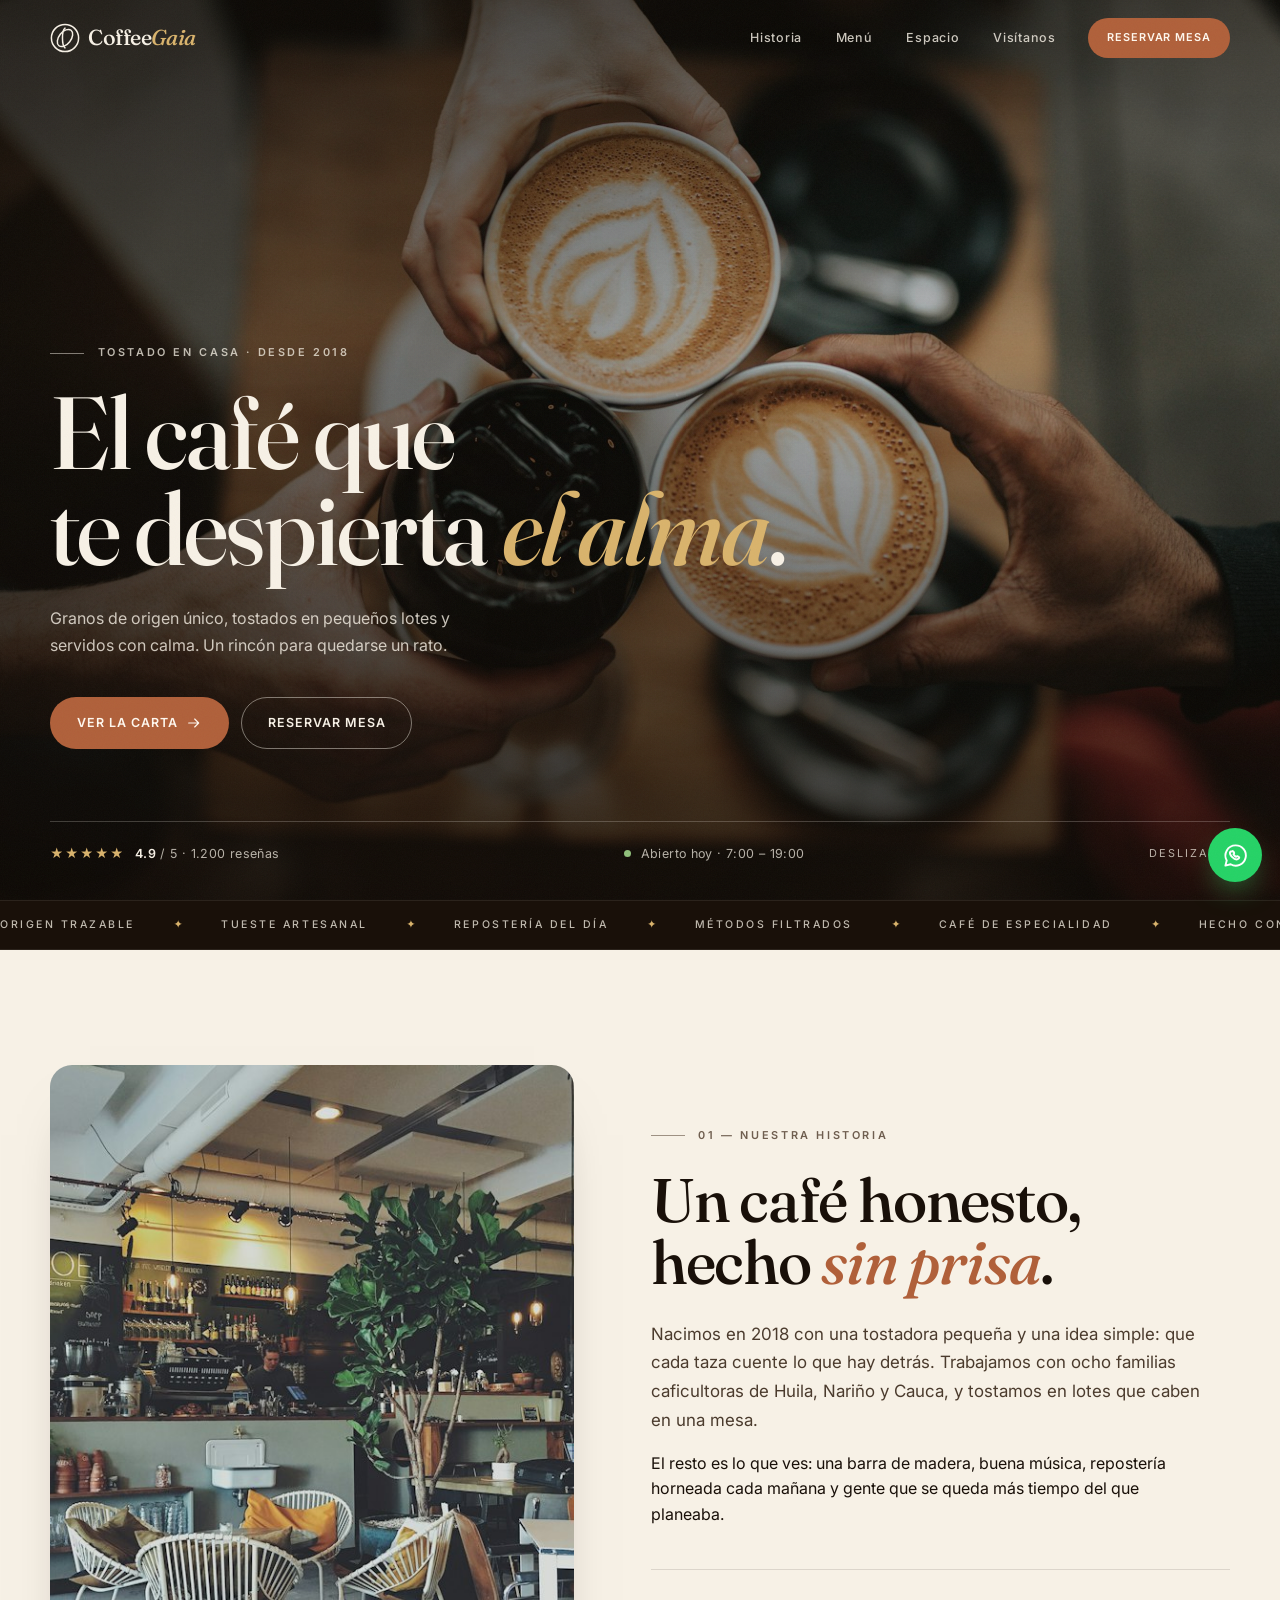
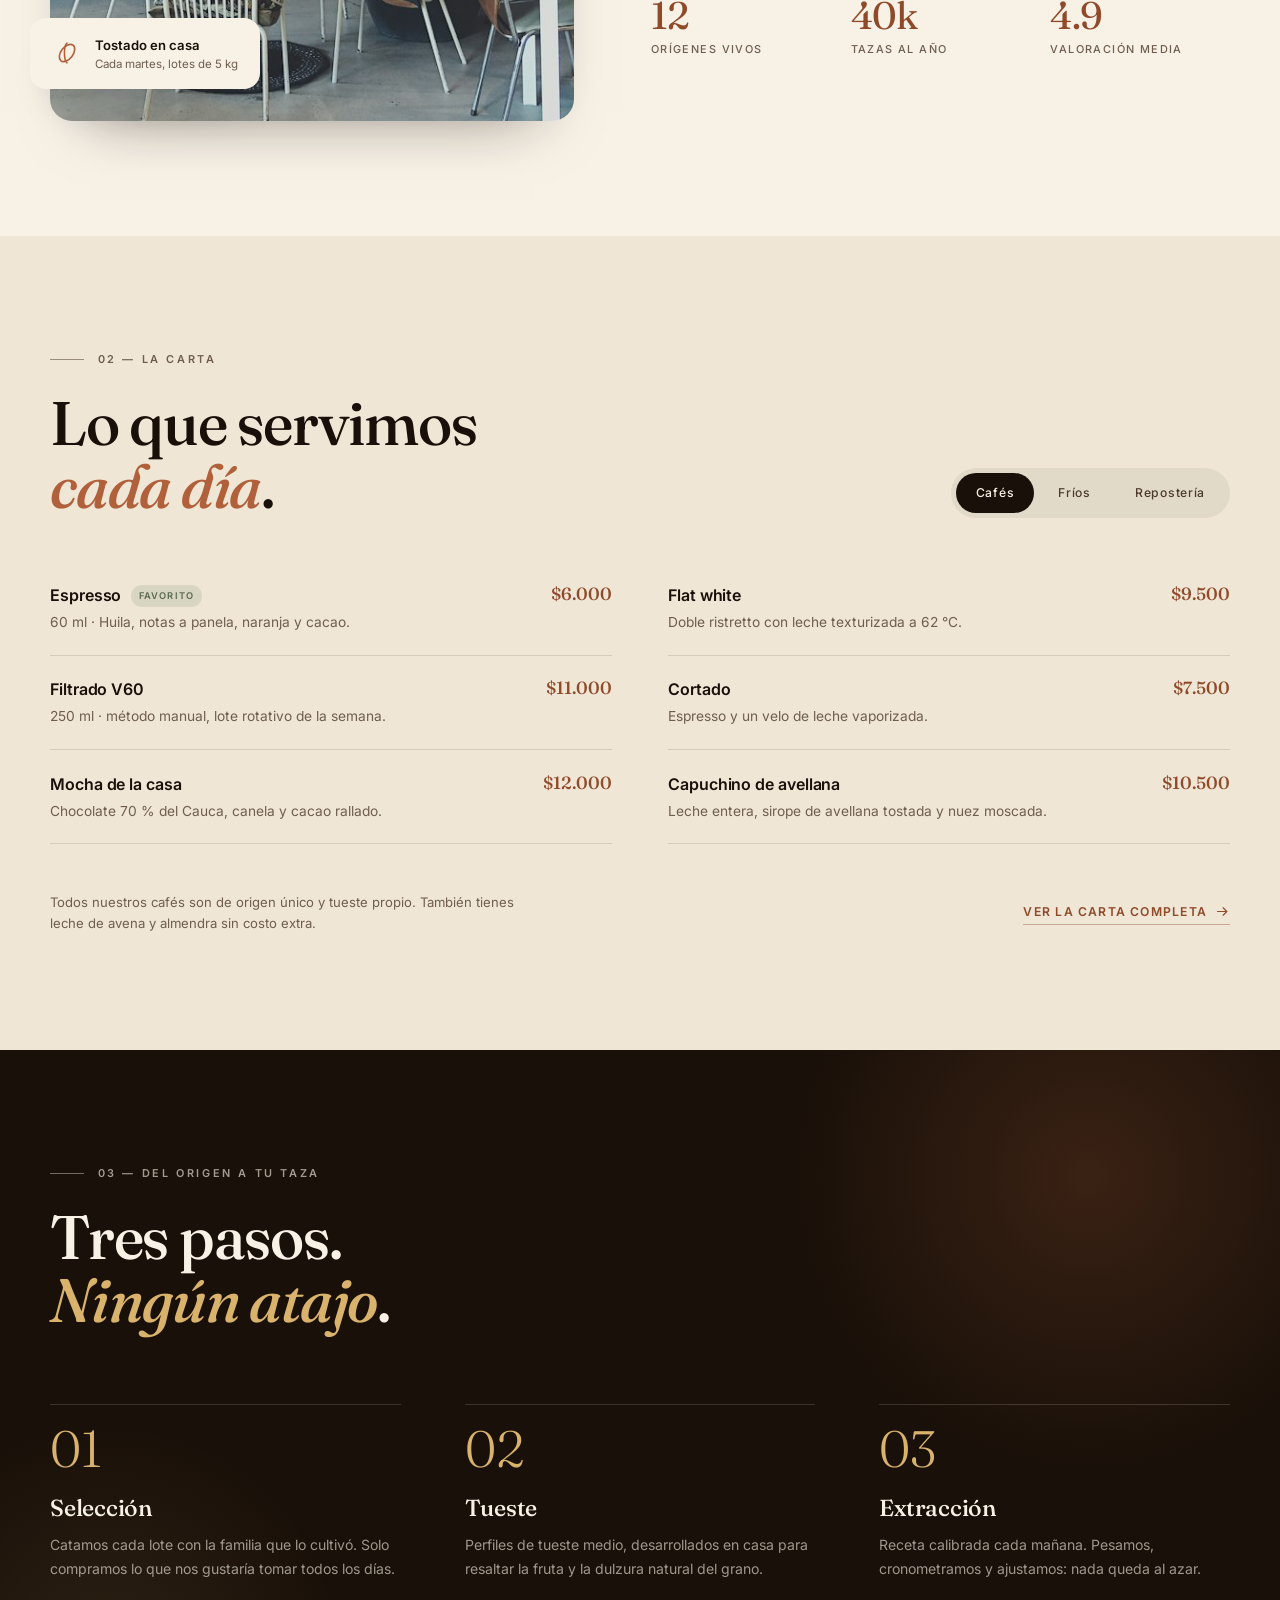
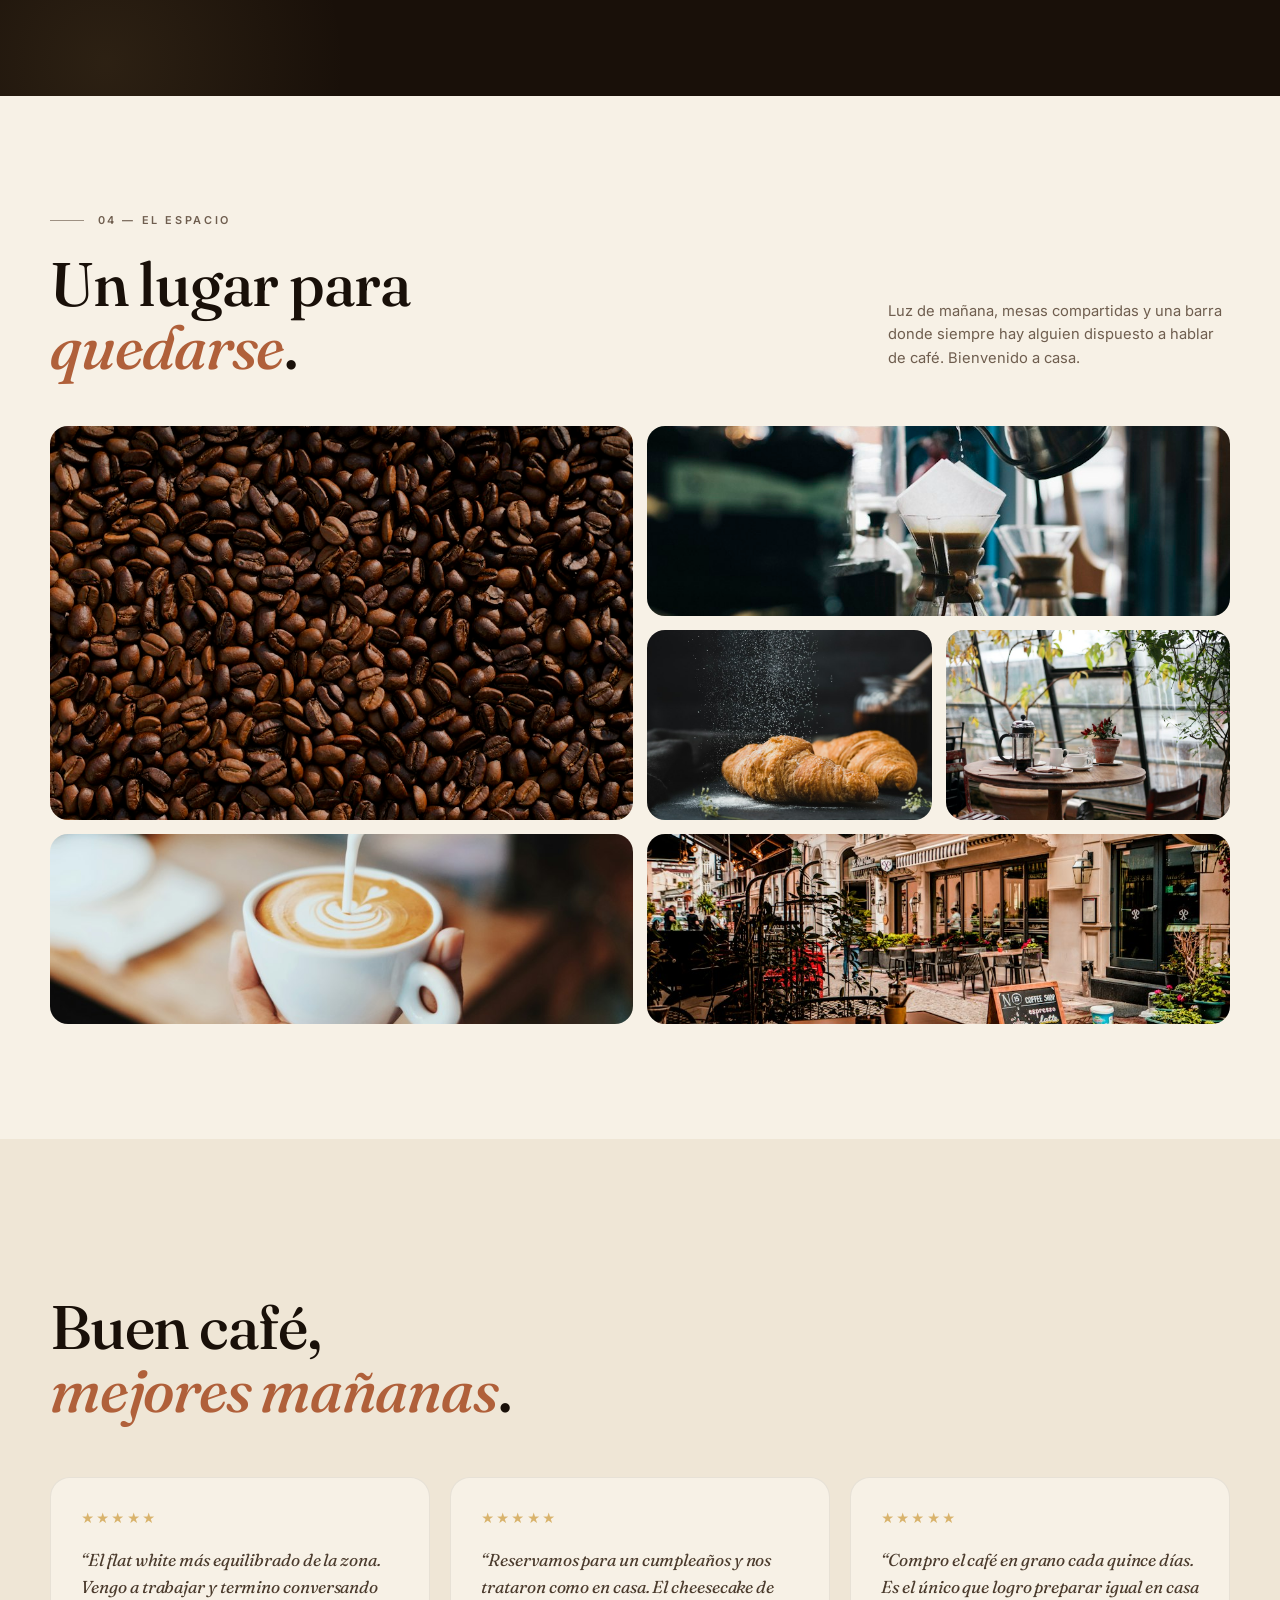
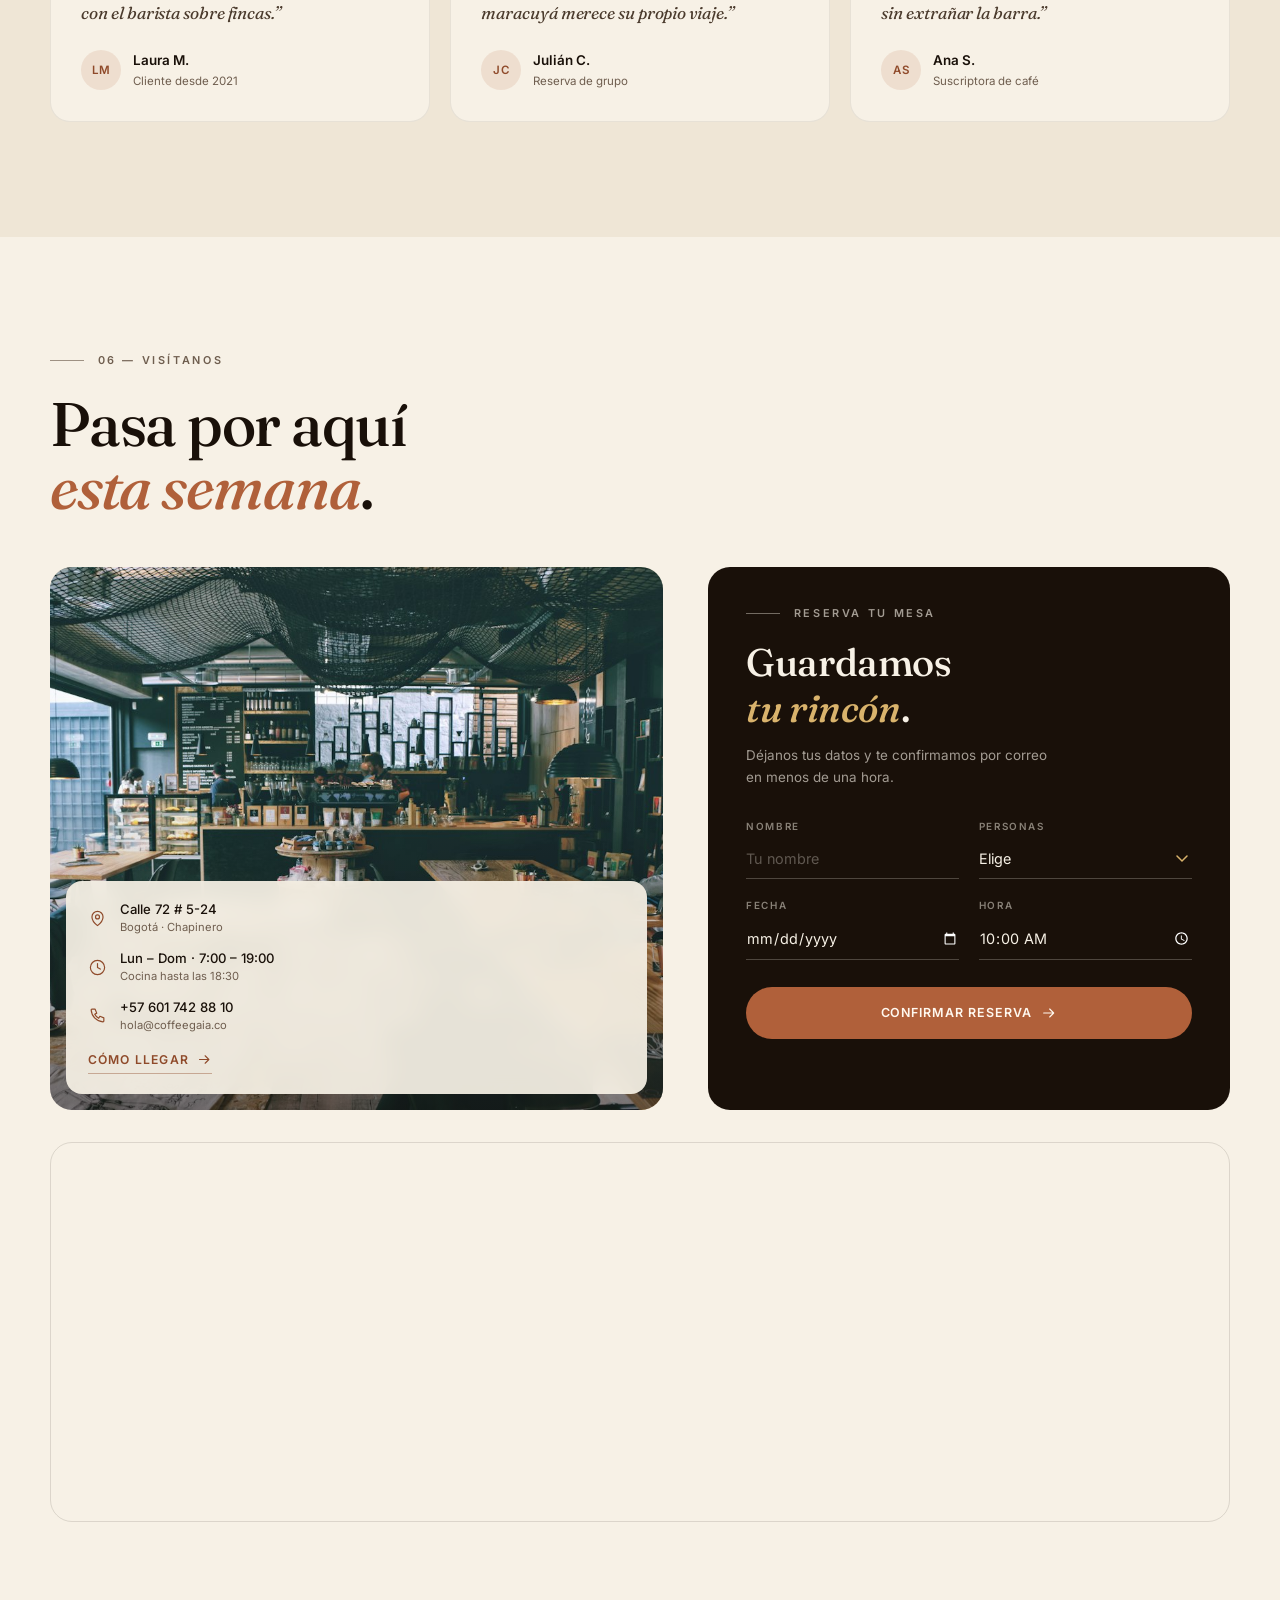
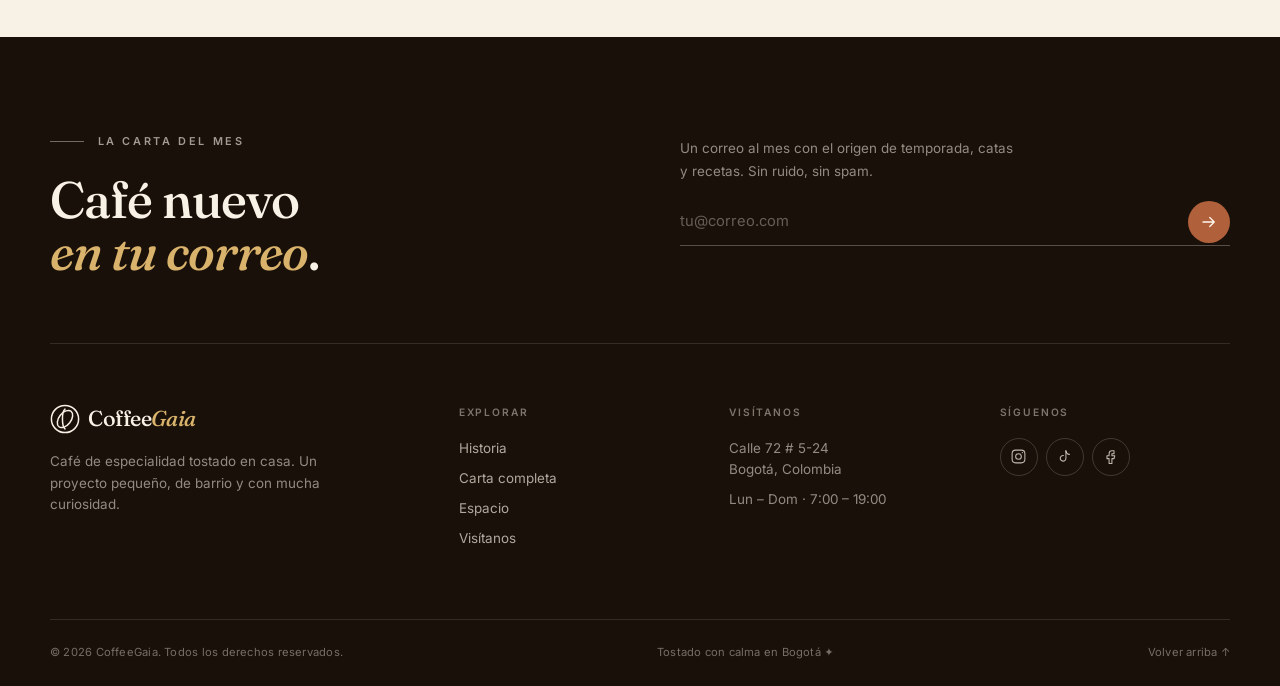
==== commit e84bf834: "feat: carta completa, SEO, analítica opcional, mapa y despliegue a GitHub Pages" ====
--- a/index.html
+++ b/index.html
@@ -11,6 +11,9 @@
   <meta property="og:title" content="CoffeeGaia — Café de especialidad tostado en casa">
   <meta property="og:description" content="Granos de origen único, tostados en pequeños lotes y servidos con calma. Un rincón para quedarse un rato.">
   <meta property="og:image" content="Images/imagenes%20publicas/hero.jpg">
+  <link rel="canonical" href="https://devqapro.github.io/CoffeeGaia/">
+  <meta property="og:url" content="https://devqapro.github.io/CoffeeGaia/">
+  <meta name="twitter:card" content="summary_large_image">
 
   <link rel="icon" href="Images/imagenes%20publicas/favicon.svg" type="image/svg+xml">
   <link rel="preconnect" href="https://fonts.googleapis.com">
@@ -18,6 +21,37 @@
   <link href="https://fonts.googleapis.com/css2?family=Fraunces:ital,opsz,wght@0,9..144,300..700;1,9..144,300..700&family=Inter:wght@300..700&display=swap" rel="stylesheet">
   <link rel="stylesheet" href="styles.css">
   <script>document.documentElement.classList.add("js");</script>
+  <script src="analytics.js" defer></script>
+
+  <script type="application/ld+json">
+  {
+    "@context": "https://schema.org",
+    "@type": "CafeOrCoffeeShop",
+    "name": "CoffeeGaia",
+    "description": "Café de especialidad tostado en casa, en el barrio de Chapinero, Bogotá.",
+    "image": "Images/imagenes publicas/hero.jpg",
+    "url": "https://devqapro.github.io/CoffeeGaia/",
+    "telephone": "+57 601 742 88 10",
+    "priceRange": "$$",
+    "servesCuisine": "Café de especialidad",
+    "address": {
+      "@type": "PostalAddress",
+      "streetAddress": "Calle 72 # 5-24",
+      "addressLocality": "Bogotá",
+      "addressCountry": "CO"
+    },
+    "openingHoursSpecification": [
+      {
+        "@type": "OpeningHoursSpecification",
+        "dayOfWeek": ["Monday", "Tuesday", "Wednesday", "Thursday", "Friday", "Saturday", "Sunday"],
+        "opens": "07:00",
+        "closes": "19:00"
+      }
+    ],
+    "hasMenu": "https://devqapro.github.io/CoffeeGaia/menu.html",
+    "acceptsReservations": "True"
+  }
+  </script>
 </head>
 <body>
   <a class="skip-link" href="#contenido">Saltar al contenido</a>
@@ -54,11 +88,12 @@
 
   <nav class="mobile-nav" id="mobile-nav" aria-label="Navegación móvil">
     <div class="mobile-nav-inner">
-      <a href="#historia"><span>01</span>Historia</a>
-      <a href="#menu"><span>02</span>Menú</a>
-      <a href="#espacio"><span>03</span>Espacio</a>
-      <a href="#visitanos"><span>04</span>Visítanos</a>
-      <a href="#reserva"><span>05</span>Reservar mesa</a>
+      <a href="index.html"><span>01</span>Inicio</a>
+      <a href="menu.html"><span>02</span>Carta</a>
+      <a href="index.html#historia"><span>03</span>Historia</a>
+      <a href="index.html#espacio"><span>04</span>Espacio</a>
+      <a href="index.html#visitanos"><span>05</span>Visítanos</a>
+      <a href="#reserva"><span>06</span>Reservar mesa</a>
     </div>
     <div class="mobile-nav-foot">
       <p>Calle 72 # 5-24, Bogotá</p>
@@ -80,8 +115,8 @@
         <p class="hero-copy reveal">Granos de origen único, tostados en pequeños lotes y servidos con calma. Un rincón para quedarse un rato.</p>
 
         <div class="hero-actions reveal">
-          <a class="btn btn-primary" href="#menu">
-            Ver el menú
+          <a class="btn btn-primary" href="menu.html">
+            Ver la carta
             <svg class="ico" viewBox="0 0 24 24" aria-hidden="true"><path d="M4 12h15M13 6l6 6-6 6"/></svg>
           </a>
           <a class="btn btn-ghost" href="#reserva">Reservar mesa</a>
@@ -295,8 +330,8 @@
 
         <div class="menu-foot reveal">
           <p>Todos nuestros cafés son de origen único y tueste propio. También tienes leche de avena y almendra sin costo extra.</p>
-          <a class="link-arrow" href="#reserva">
-            Pedir para llevar
+          <a class="link-arrow" href="menu.html">
+            Ver la carta completa
             <svg class="ico" viewBox="0 0 24 24" aria-hidden="true"><path d="M4 12h15M13 6l6 6-6 6"/></svg>
           </a>
         </div>
@@ -478,6 +513,15 @@
             </form>
           </div>
         </div>
+
+        <div class="map-wrap reveal">
+          <iframe
+            src="https://www.google.com/maps?q=Calle%2072%20%235-24%2C%20Chapinero%2C%20Bogot%C3%A1%2C%20Colombia&amp;output=embed"
+            title="Mapa: CoffeeGaia en la Calle 72 # 5-24, Bogotá"
+            loading="lazy"
+            referrerpolicy="no-referrer-when-downgrade"
+            allowfullscreen></iframe>
+        </div>
       </div>
     </section>
   </main>
@@ -521,7 +565,7 @@
         <nav aria-label="Explorar">
           <h4>Explorar</h4>
           <a href="#historia">Historia</a>
-          <a href="#menu">Menú</a>
+          <a href="menu.html">Carta completa</a>
           <a href="#espacio">Espacio</a>
           <a href="#visitanos">Visítanos</a>
         </nav>
@@ -556,6 +600,10 @@
     </div>
   </footer>
 
+  <a class="whatsapp-float" href="https://wa.me/573001234567?text=Hola%2C%20quiero%20reservar%20una%20mesa%20en%20CoffeeGaia" target="_blank" rel="noopener" aria-label="Escríbenos por WhatsApp">
+    <svg viewBox="0 0 24 24" aria-hidden="true"><path d="M12 3a9 9 0 0 0-7.8 13.4L3 21l4.7-1.2A9 9 0 1 0 12 3Z"/><path d="M8.9 8.4c.6-.6 1.1-.3 1.4.3l.5 1c.1.3 0 .6-.2.8l-.4.4c.5 1 1.3 1.8 2.3 2.3l.4-.4c.2-.2.5-.3.8-.2l1 .5c.6.3.9.8.3 1.4-1.9 1.9-4.4.4-5.9-1.1s-3.1-4-1.2-5Z"/></svg>
+  </a>
+
   <script src="script.js"></script>
 </body>
 </html>
--- a/styles.css
+++ b/styles.css
@@ -549,6 +549,9 @@
 .mobile-nav-inner a:nth-child(5) {
   transition-delay: 0.36s;
 }
+.mobile-nav-inner a:nth-child(6) {
+  transition-delay: 0.42s;
+}
 
 .mobile-nav-foot {
   margin-top: auto;
@@ -1899,6 +1902,165 @@
   }
 }
 
+/* 14. Página de carta, mapa y WhatsApp ------------------------------------- */
+.menu-page .menu-hero {
+  max-width: 760px;
+  padding-top: clamp(4rem, 8vw, 6rem);
+}
+
+.menu-page h1 {
+  font-size: clamp(2.6rem, 6vw, 4.6rem);
+}
+
+.menu-page h1 em {
+  color: var(--clay);
+}
+
+.menu-intro {
+  max-width: 56ch;
+  margin-top: 1.4rem;
+  color: var(--ink-2);
+  font-size: 1rem;
+  line-height: 1.7;
+}
+
+.tabs-sticky {
+  position: sticky;
+  top: 63px;
+  z-index: 20;
+  margin-top: 2.5rem;
+  padding-block: 0.65rem;
+  background: rgba(239, 230, 214, 0.92);
+  backdrop-filter: blur(12px);
+  -webkit-backdrop-filter: blur(12px);
+  box-shadow: 0 1px 0 var(--line);
+}
+
+.menu-page .menu-panels {
+  margin-top: 2rem;
+}
+
+.grain-note {
+  max-width: 60ch;
+  margin-top: 1.5rem;
+  padding-top: 0.5rem;
+  font-size: 0.82rem;
+  line-height: 1.6;
+  color: var(--muted);
+}
+
+.promo-banner {
+  display: flex;
+  align-items: center;
+  justify-content: space-between;
+  flex-wrap: wrap;
+  gap: 1.25rem 2.5rem;
+  margin-top: clamp(2.5rem, 5vw, 3.5rem);
+  padding: clamp(1.5rem, 3vw, 2.25rem);
+  background: var(--ink);
+  color: var(--cream);
+  border-radius: var(--radius);
+}
+
+.promo-eyebrow {
+  margin-bottom: 0.5rem;
+  font-size: 0.62rem;
+  font-weight: 600;
+  letter-spacing: 0.2em;
+  text-transform: uppercase;
+  color: var(--gold);
+}
+
+.promo-banner h3 {
+  margin-bottom: 0.4rem;
+  font-size: clamp(1.6rem, 2.5vw, 2.1rem);
+}
+
+.promo-banner > div > p:last-child {
+  max-width: 46ch;
+  font-size: 0.88rem;
+  line-height: 1.6;
+  color: rgba(247, 241, 230, 0.65);
+}
+
+.promo-price {
+  font-family: var(--font-display);
+  font-size: clamp(1.8rem, 3vw, 2.4rem);
+  color: var(--gold);
+}
+
+.menu-cta {
+  margin-top: clamp(2.5rem, 5vw, 4rem);
+  padding: clamp(2rem, 4vw, 3rem);
+  text-align: center;
+  background: var(--cream-3);
+  border-radius: var(--radius);
+}
+
+.menu-cta h2 {
+  font-size: clamp(1.8rem, 3.5vw, 2.6rem);
+}
+
+.menu-cta p {
+  margin: 0.75rem 0 1.5rem;
+  color: var(--muted);
+}
+
+.map-wrap {
+  height: clamp(260px, 38vw, 380px);
+  margin-top: clamp(1.5rem, 3vw, 2rem);
+  overflow: hidden;
+  border: 1px solid var(--line);
+  border-radius: var(--radius);
+}
+
+.map-wrap iframe {
+  width: 100%;
+  height: 100%;
+  border: 0;
+}
+
+.whatsapp-float {
+  position: fixed;
+  right: 1.1rem;
+  bottom: 1.1rem;
+  z-index: 40;
+  display: grid;
+  place-items: center;
+  width: 54px;
+  height: 54px;
+  border-radius: 50%;
+  background: #25d366;
+  color: #fff;
+  box-shadow: 0 14px 30px -12px rgba(37, 211, 102, 0.75);
+  transition: transform 0.3s var(--ease), background-color 0.3s var(--ease);
+}
+
+.whatsapp-float:hover {
+  transform: translateY(-3px);
+  background: #1fbe5b;
+}
+
+.whatsapp-float svg {
+  width: 27px;
+  height: 27px;
+  fill: none;
+  stroke: currentColor;
+  stroke-width: 1.7;
+  stroke-linecap: round;
+  stroke-linejoin: round;
+}
+
+@media (max-width: 700px) {
+  .tabs-sticky {
+    top: 56px;
+  }
+
+  .menu-page {
+    padding-top: 5rem;
+  }
+}
+
 /* Accesibilidad: menos movimiento */
 @media (prefers-reduced-motion: reduce) {
   html {
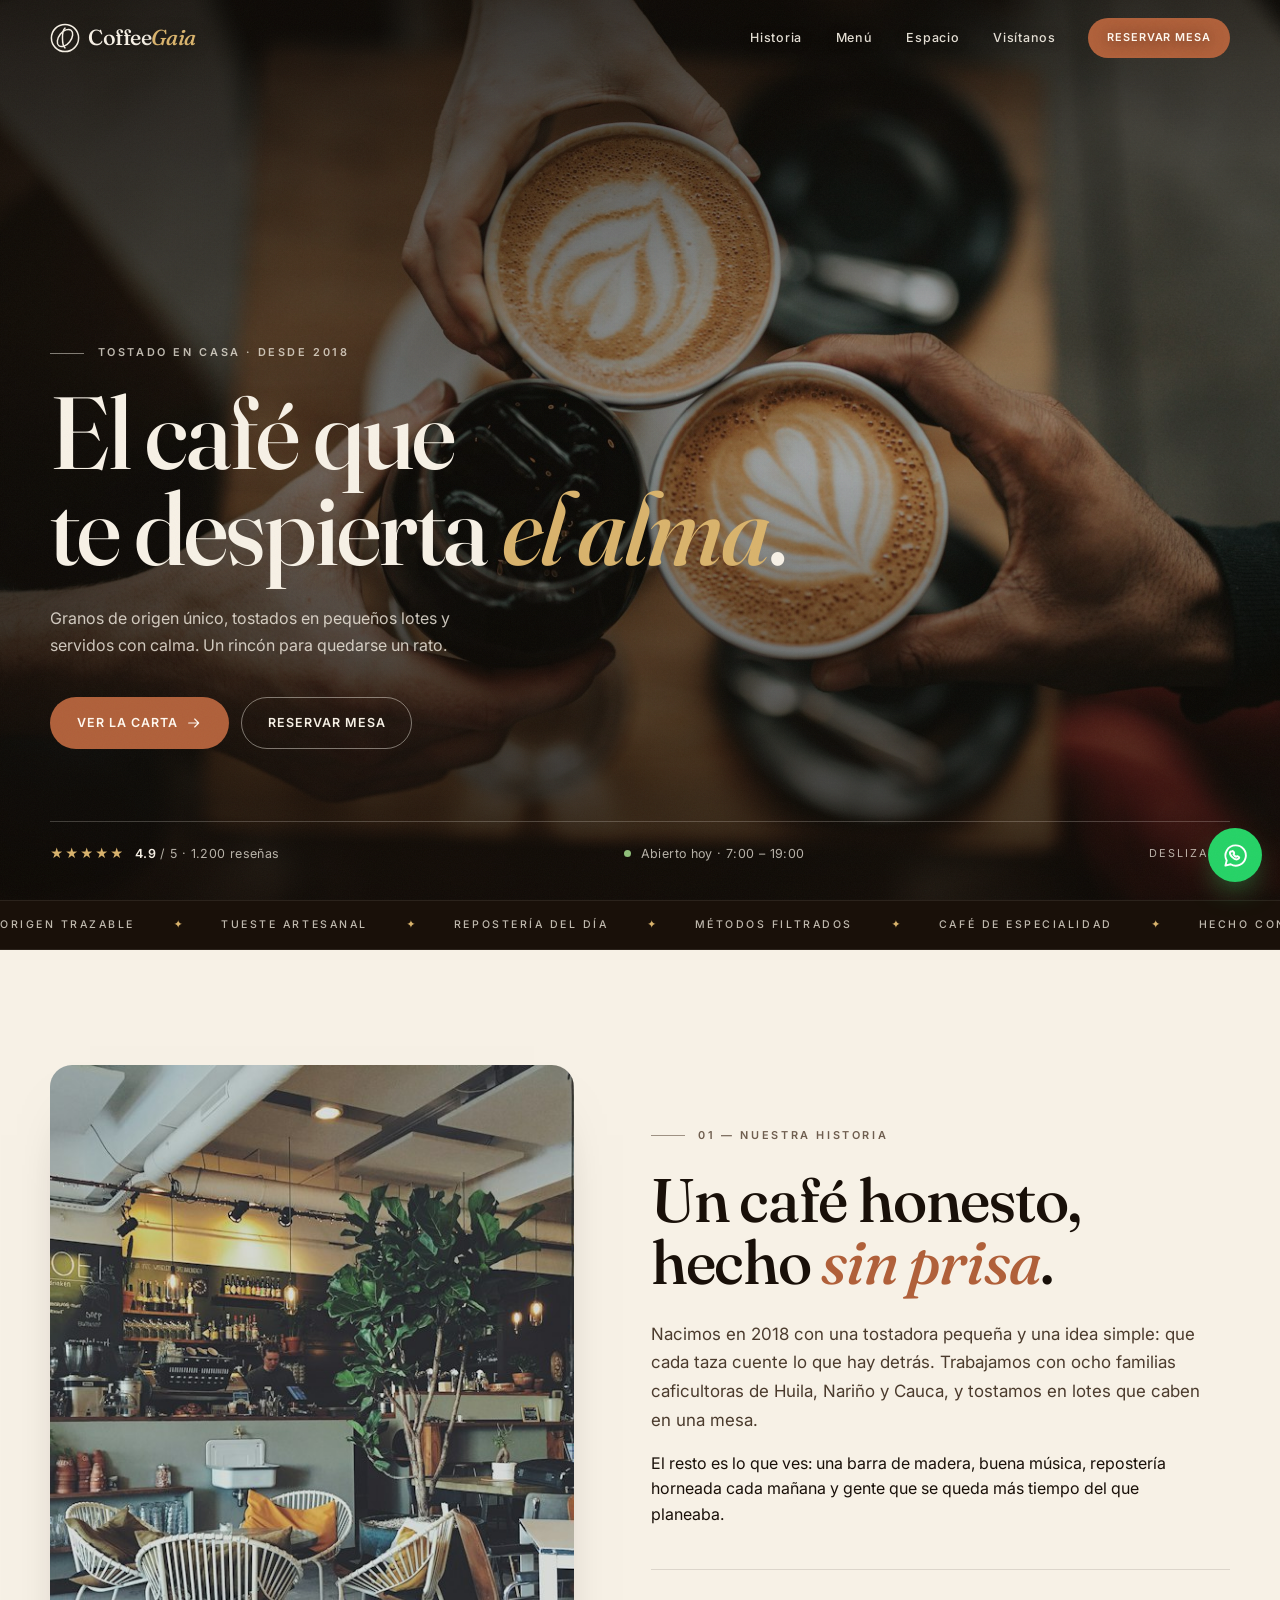
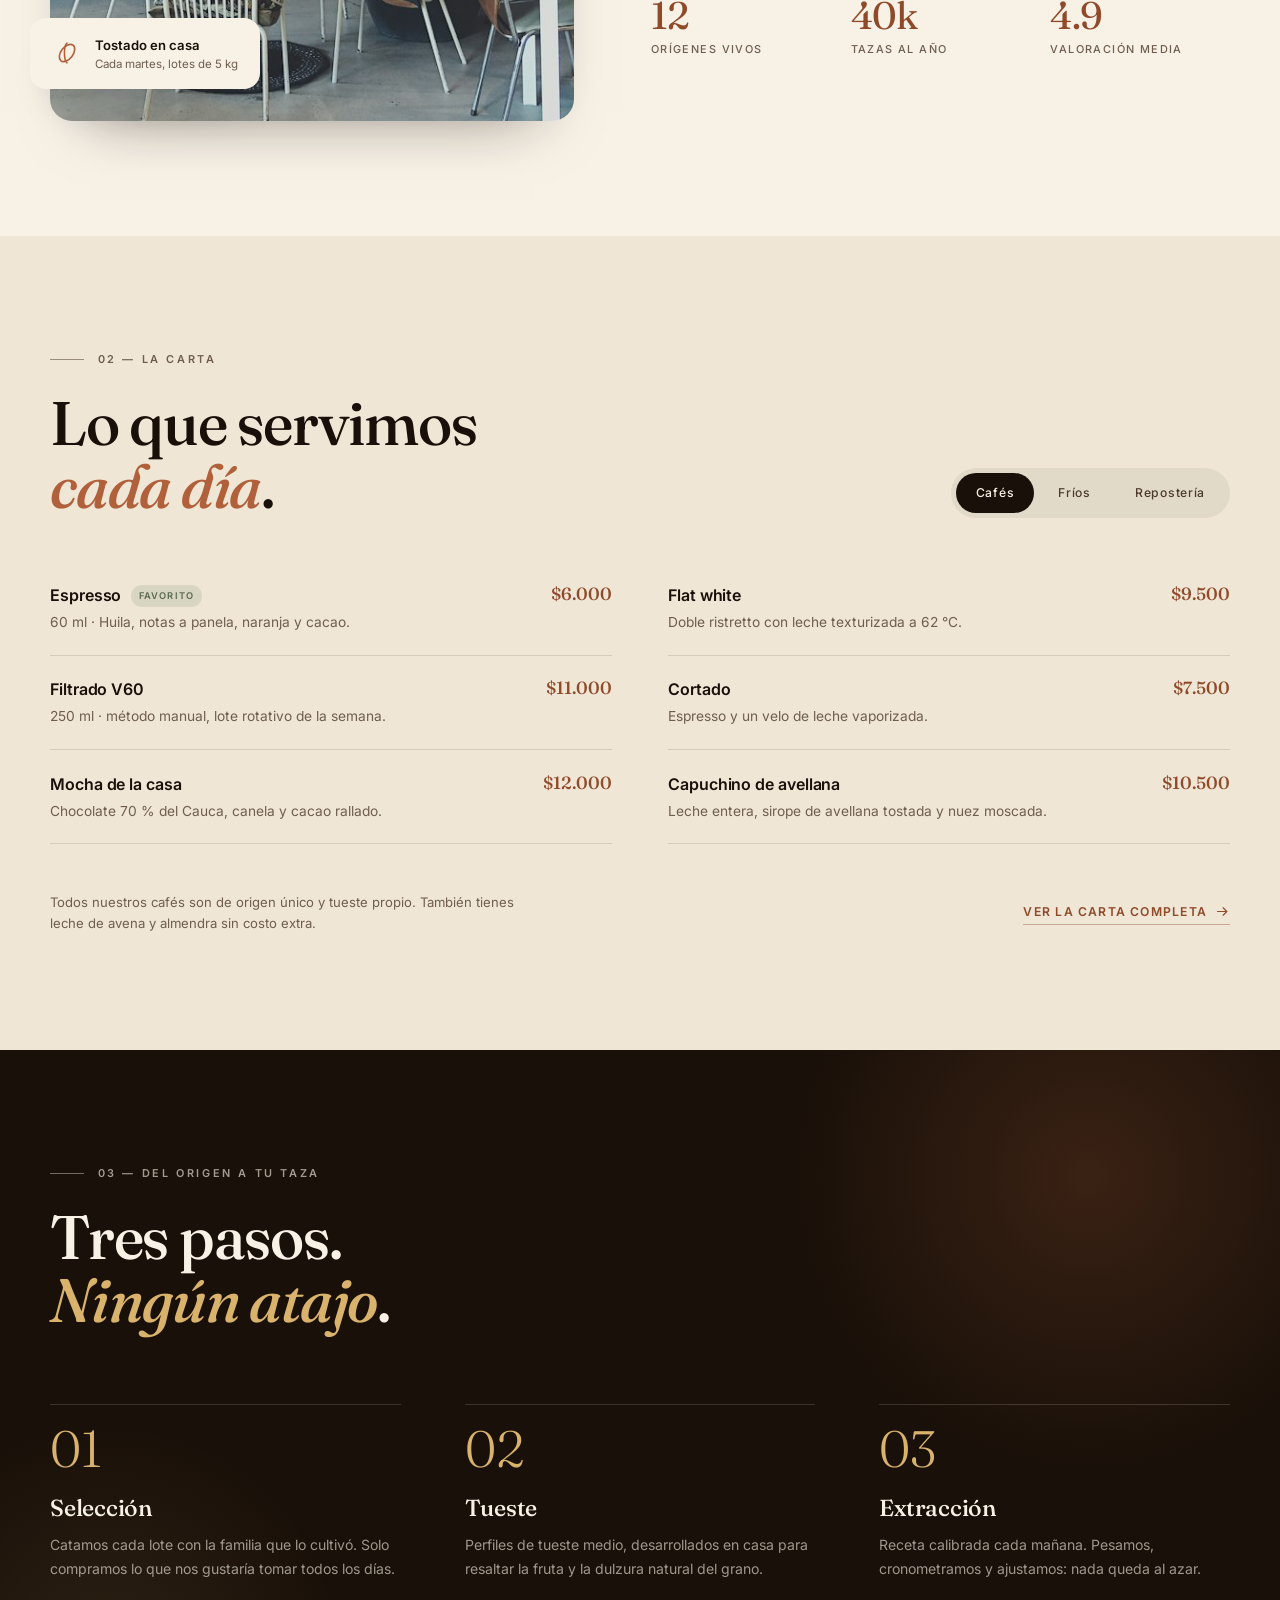
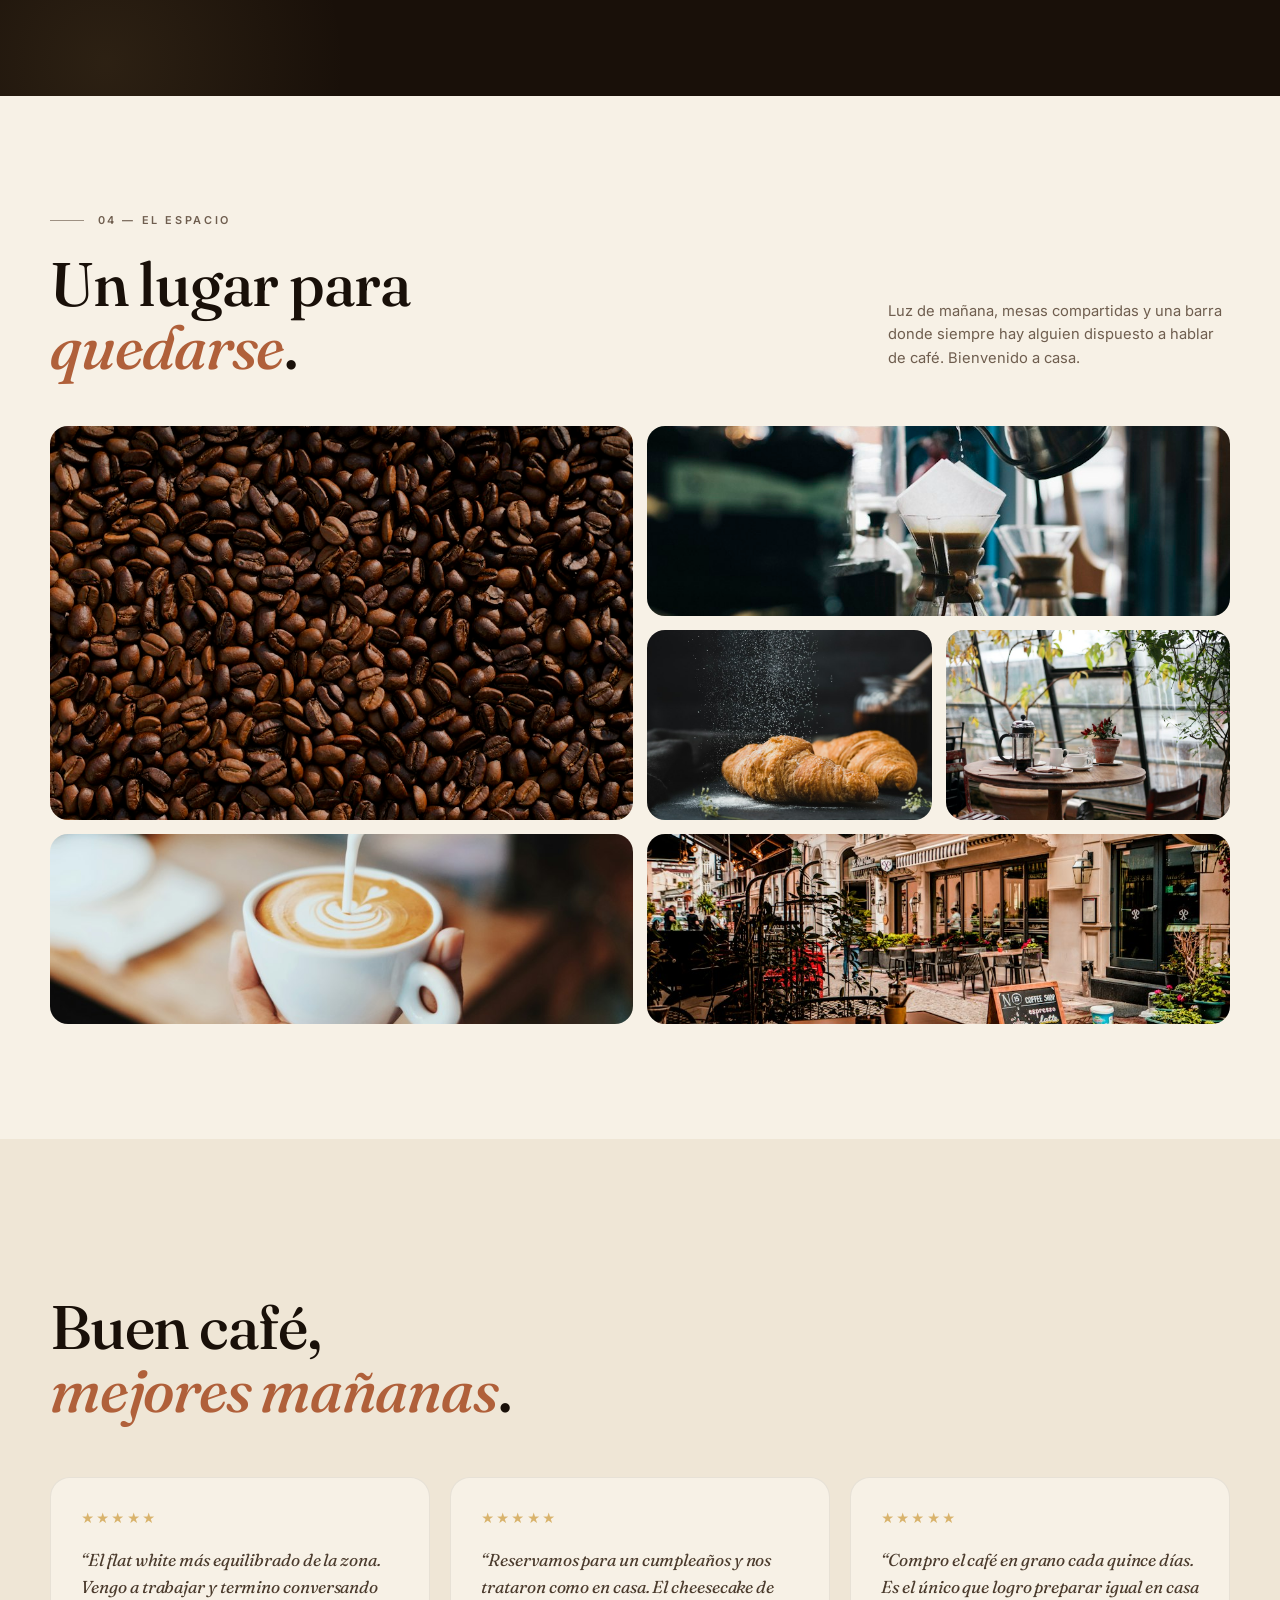
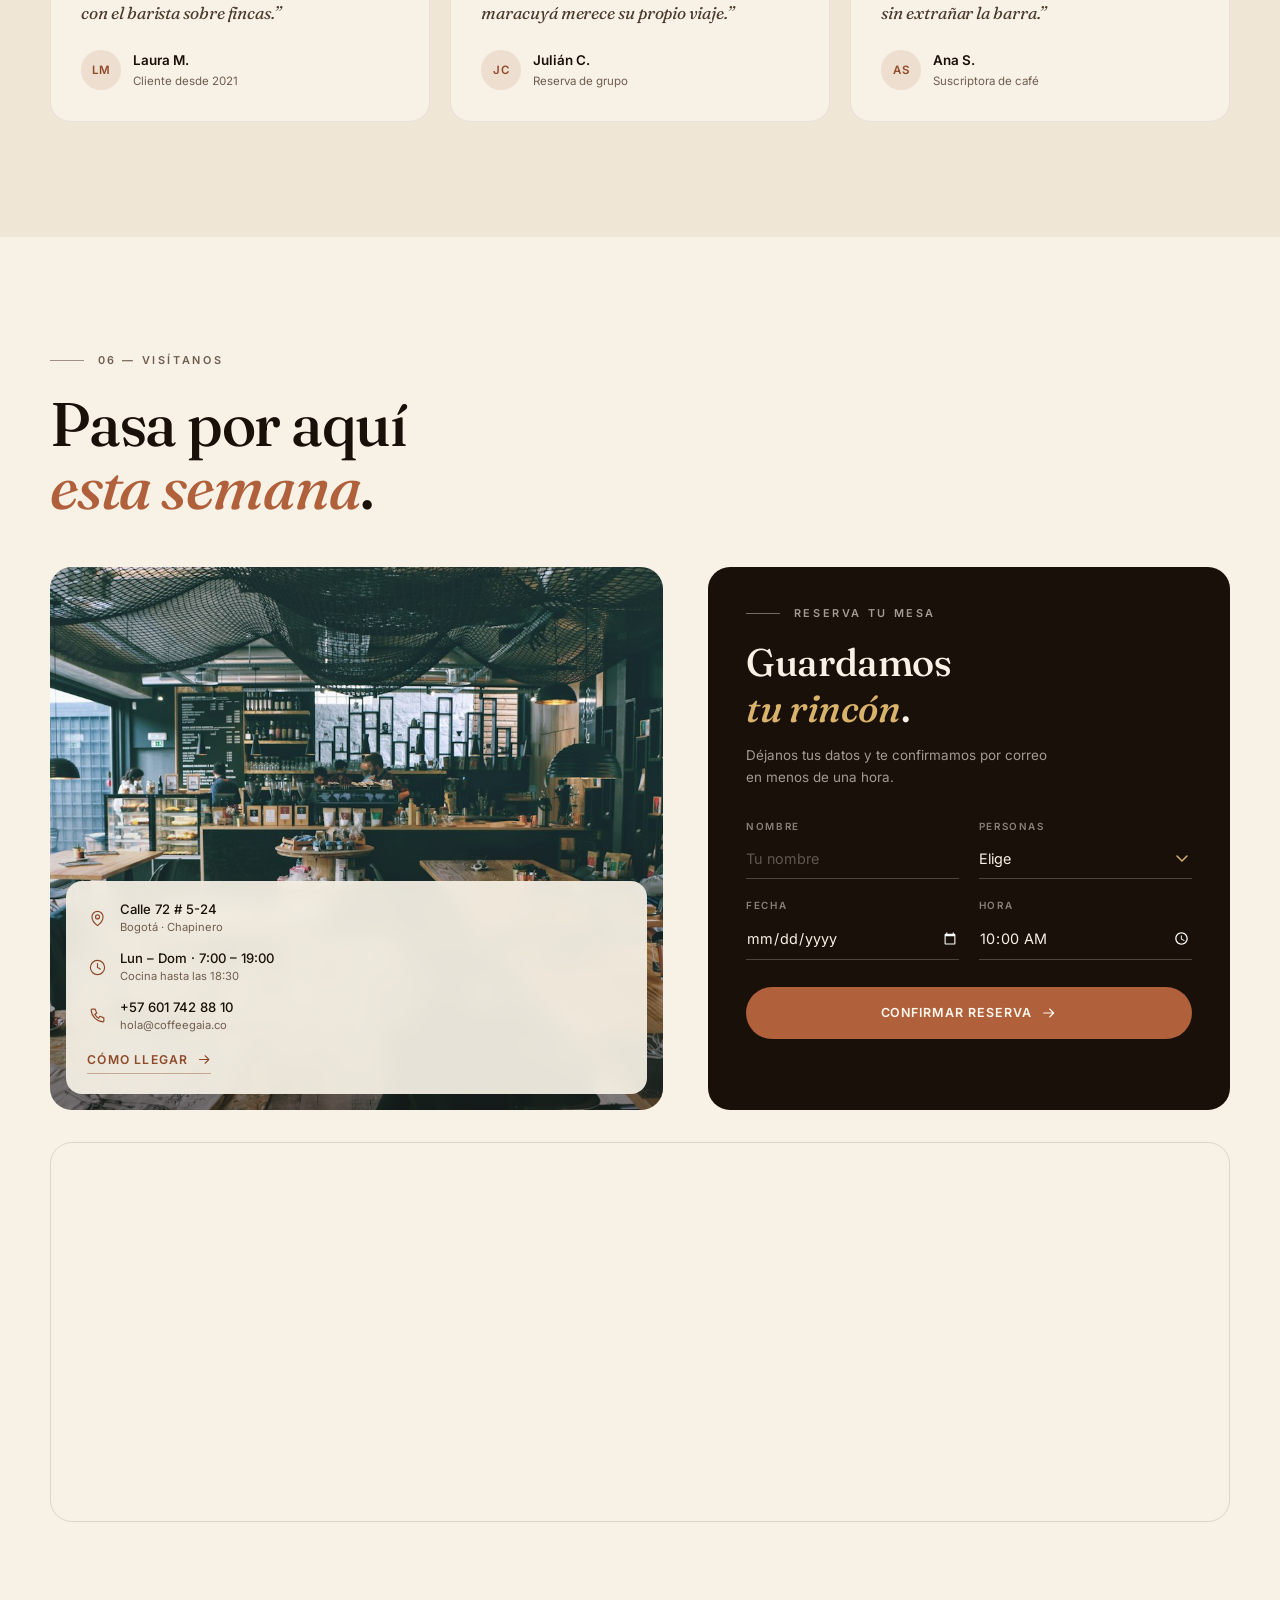
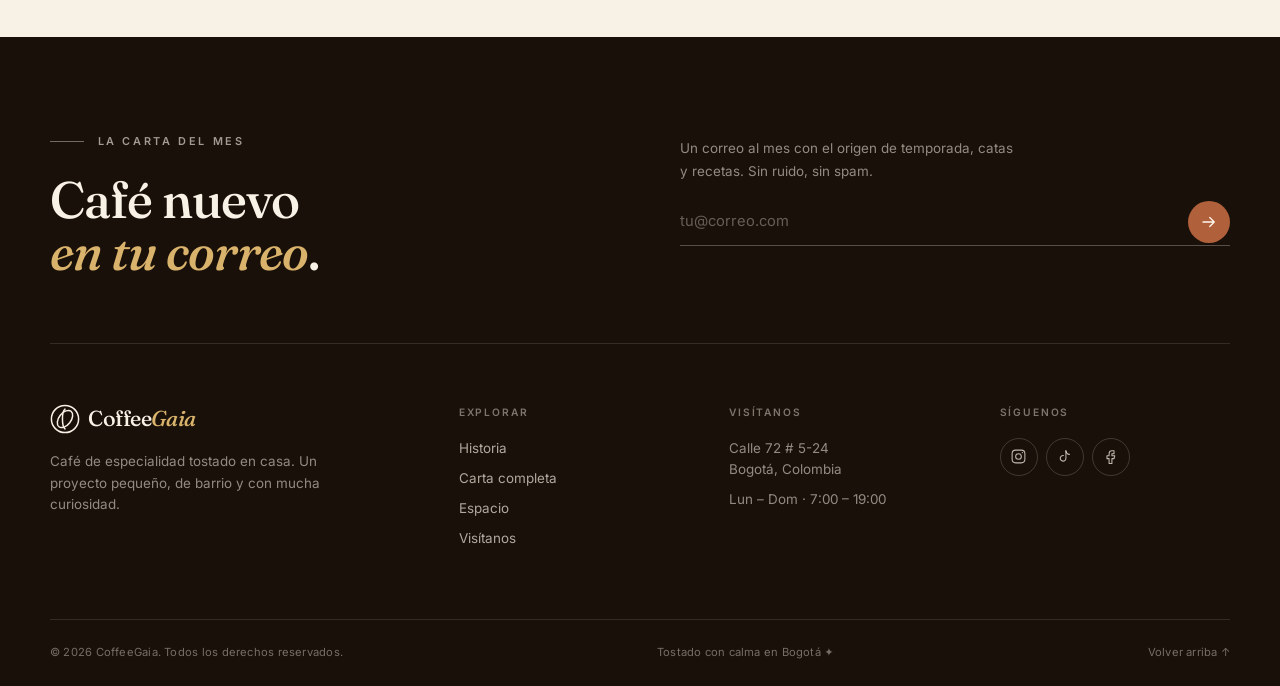
==== commit 5a7f6830: "fix: contraste del header en carta y refuerzo del degradado del hero" ====
--- a/index.html
+++ b/index.html
@@ -57,7 +57,7 @@
   <a class="skip-link" href="#contenido">Saltar al contenido</a>
 
   <!-- ================= HEADER ================= -->
-  <header class="site-header" id="header">
+  <header class="site-header on-dark" id="header">
     <div class="container header-inner">
       <a class="brand" href="#inicio" aria-label="CoffeeGaia, inicio">
         <svg class="brand-bean" viewBox="0 0 32 32" aria-hidden="true">
--- a/styles.css
+++ b/styles.css
@@ -356,6 +356,29 @@
   box-shadow: 0 1px 0 var(--line);
 }
 
+/* Portada: el header flota sobre la foto del hero (fondo oscuro). */
+.site-header.on-dark {
+  text-shadow: 0 1px 14px rgba(15, 10, 6, 0.55);
+}
+
+.site-header.on-dark.is-scrolled {
+  text-shadow: none;
+}
+
+/* Páginas claras (carta): el header nace sólido sobre fondo crema,
+   con el mismo color de tinta que al hacer scroll. */
+.site-header.on-light {
+  color: var(--ink);
+  background: rgba(247, 241, 230, 0.92);
+  backdrop-filter: blur(14px);
+  -webkit-backdrop-filter: blur(14px);
+  box-shadow: 0 1px 0 var(--line);
+}
+
+.site-header.on-light .brand em {
+  color: var(--clay);
+}
+
 .header-inner {
   display: flex;
   align-items: center;
@@ -407,7 +430,7 @@
   font-weight: 500;
   letter-spacing: 0.06em;
   text-decoration: none;
-  opacity: 0.82;
+  opacity: 0.92;
   transition: opacity 0.3s var(--ease);
 }
 
@@ -604,8 +627,9 @@
   z-index: -1;
   background: linear-gradient(
       180deg,
-      rgba(15, 10, 6, 0.62) 0%,
-      rgba(15, 10, 6, 0.18) 38%,
+      rgba(15, 10, 6, 0.74) 0%,
+      rgba(15, 10, 6, 0.3) 34%,
+      rgba(15, 10, 6, 0.26) 52%,
       rgba(15, 10, 6, 0.82) 100%
     ),
     linear-gradient(90deg, rgba(15, 10, 6, 0.55) 0%, rgba(15, 10, 6, 0) 65%);
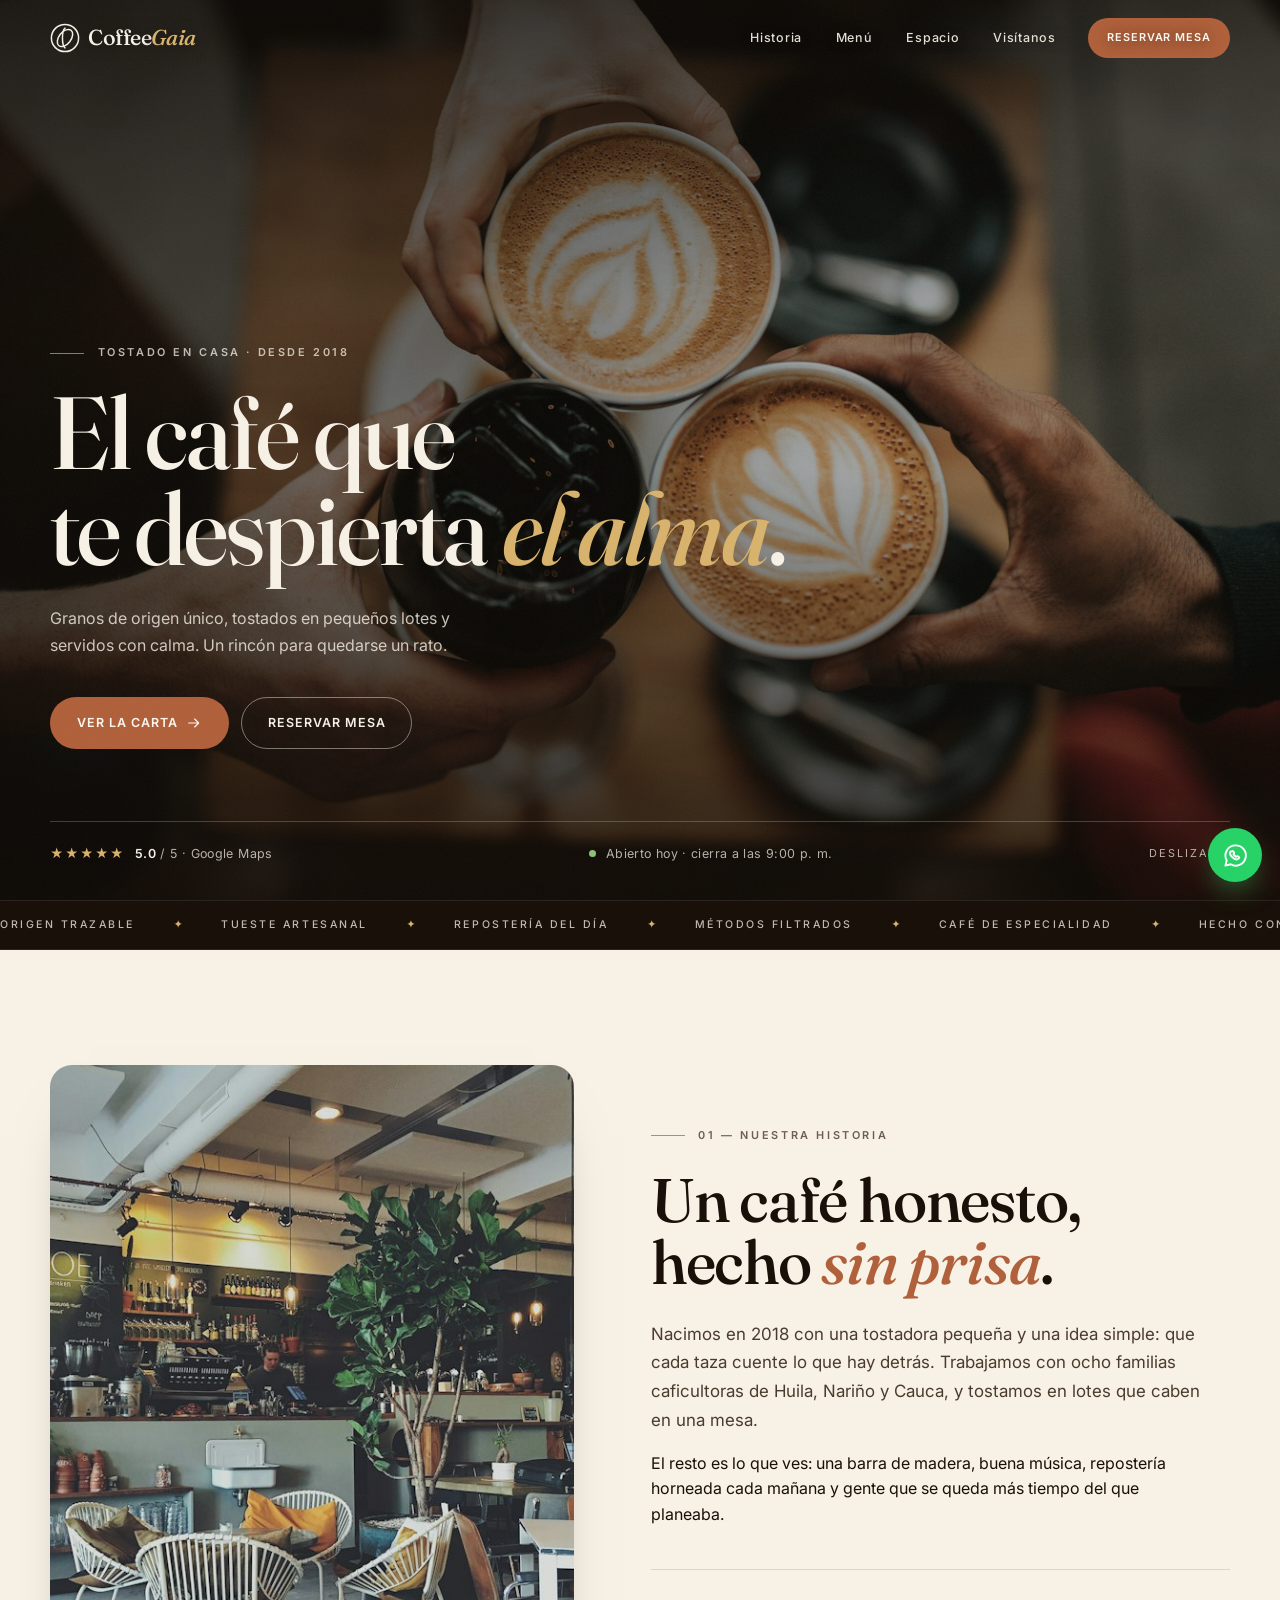
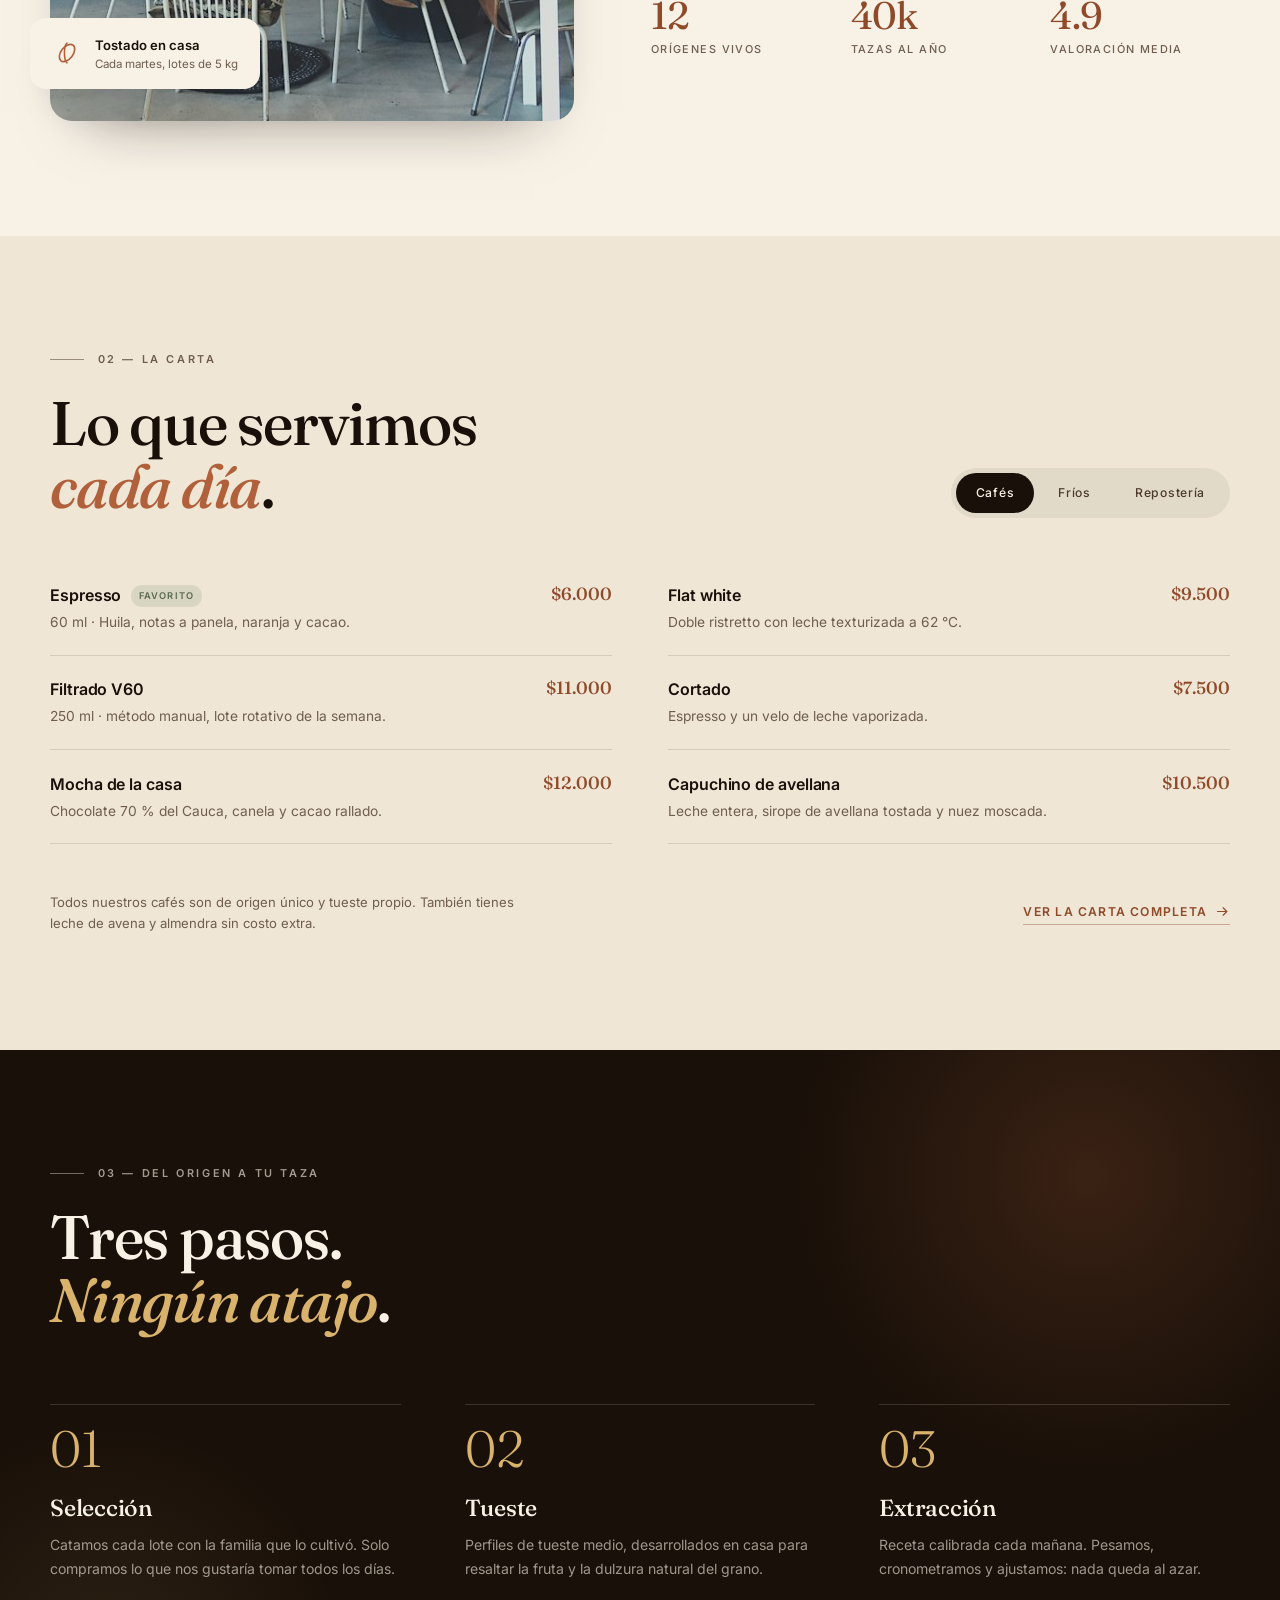
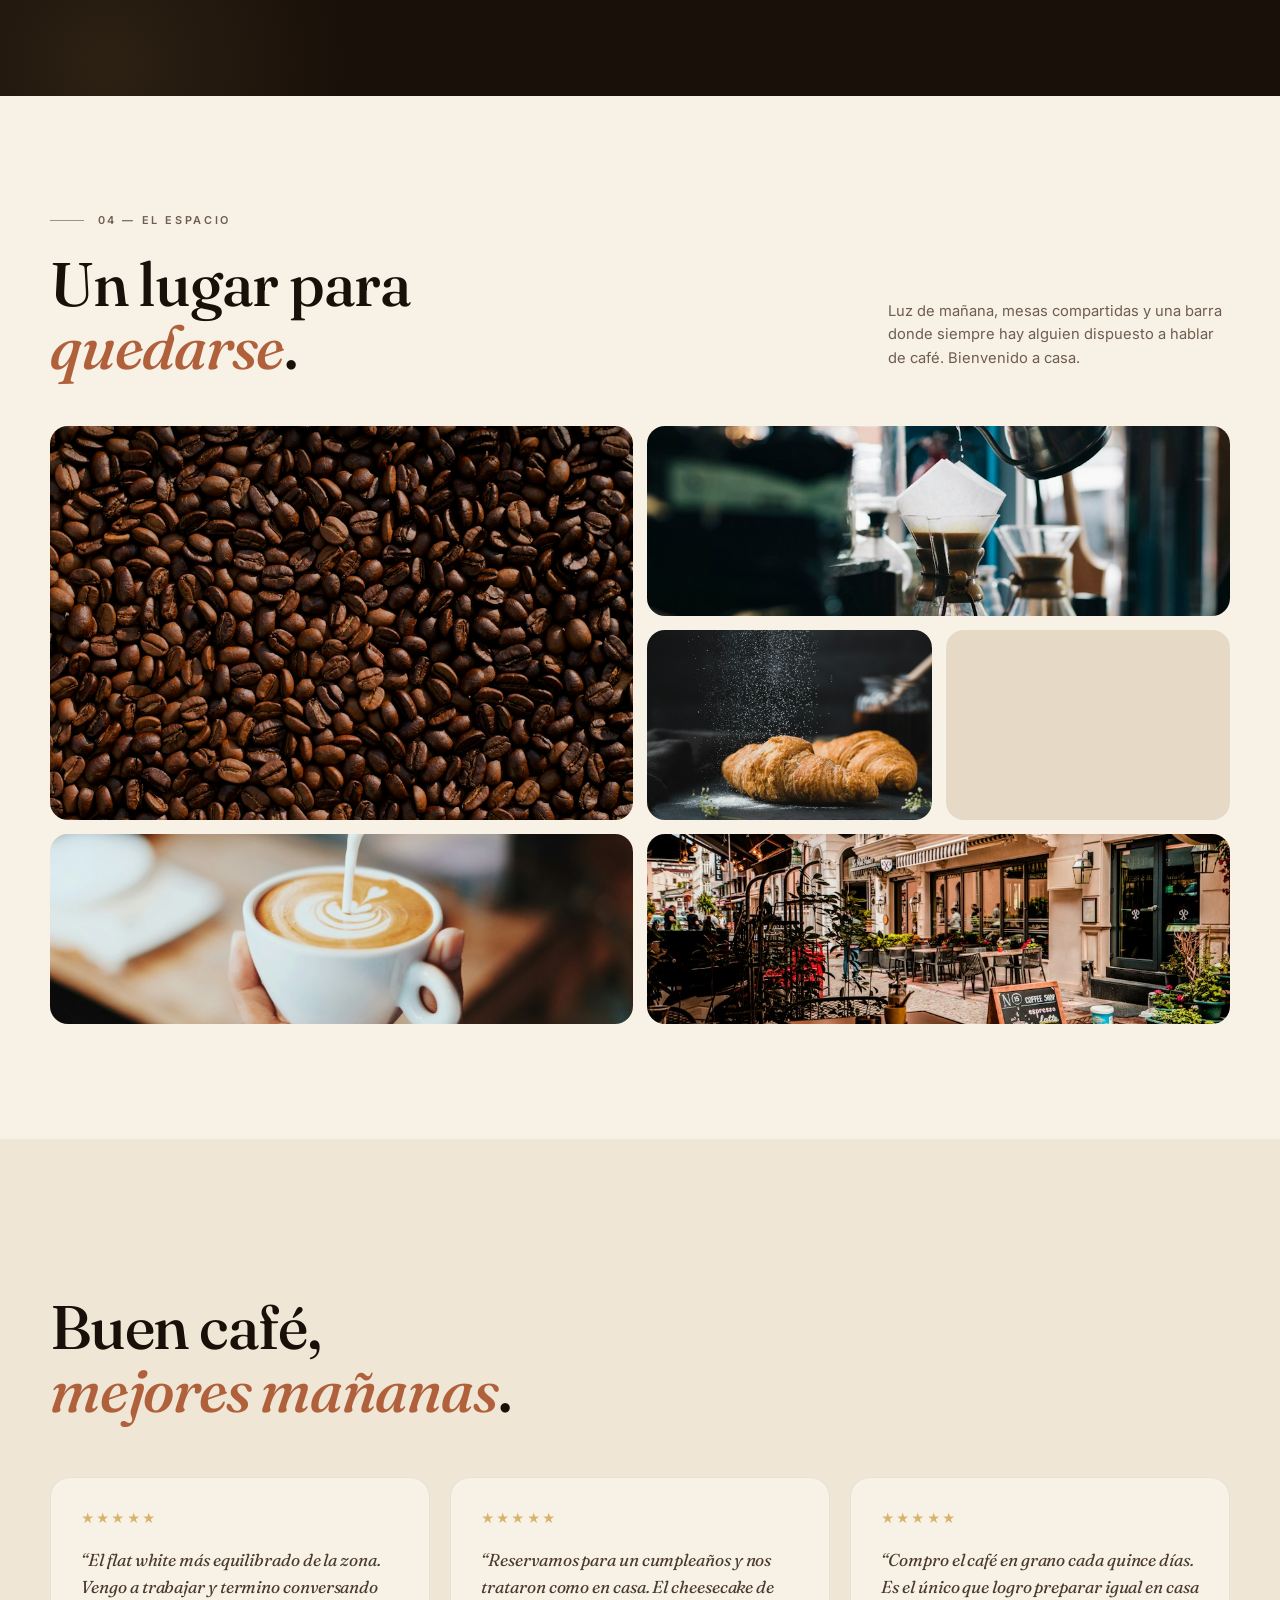
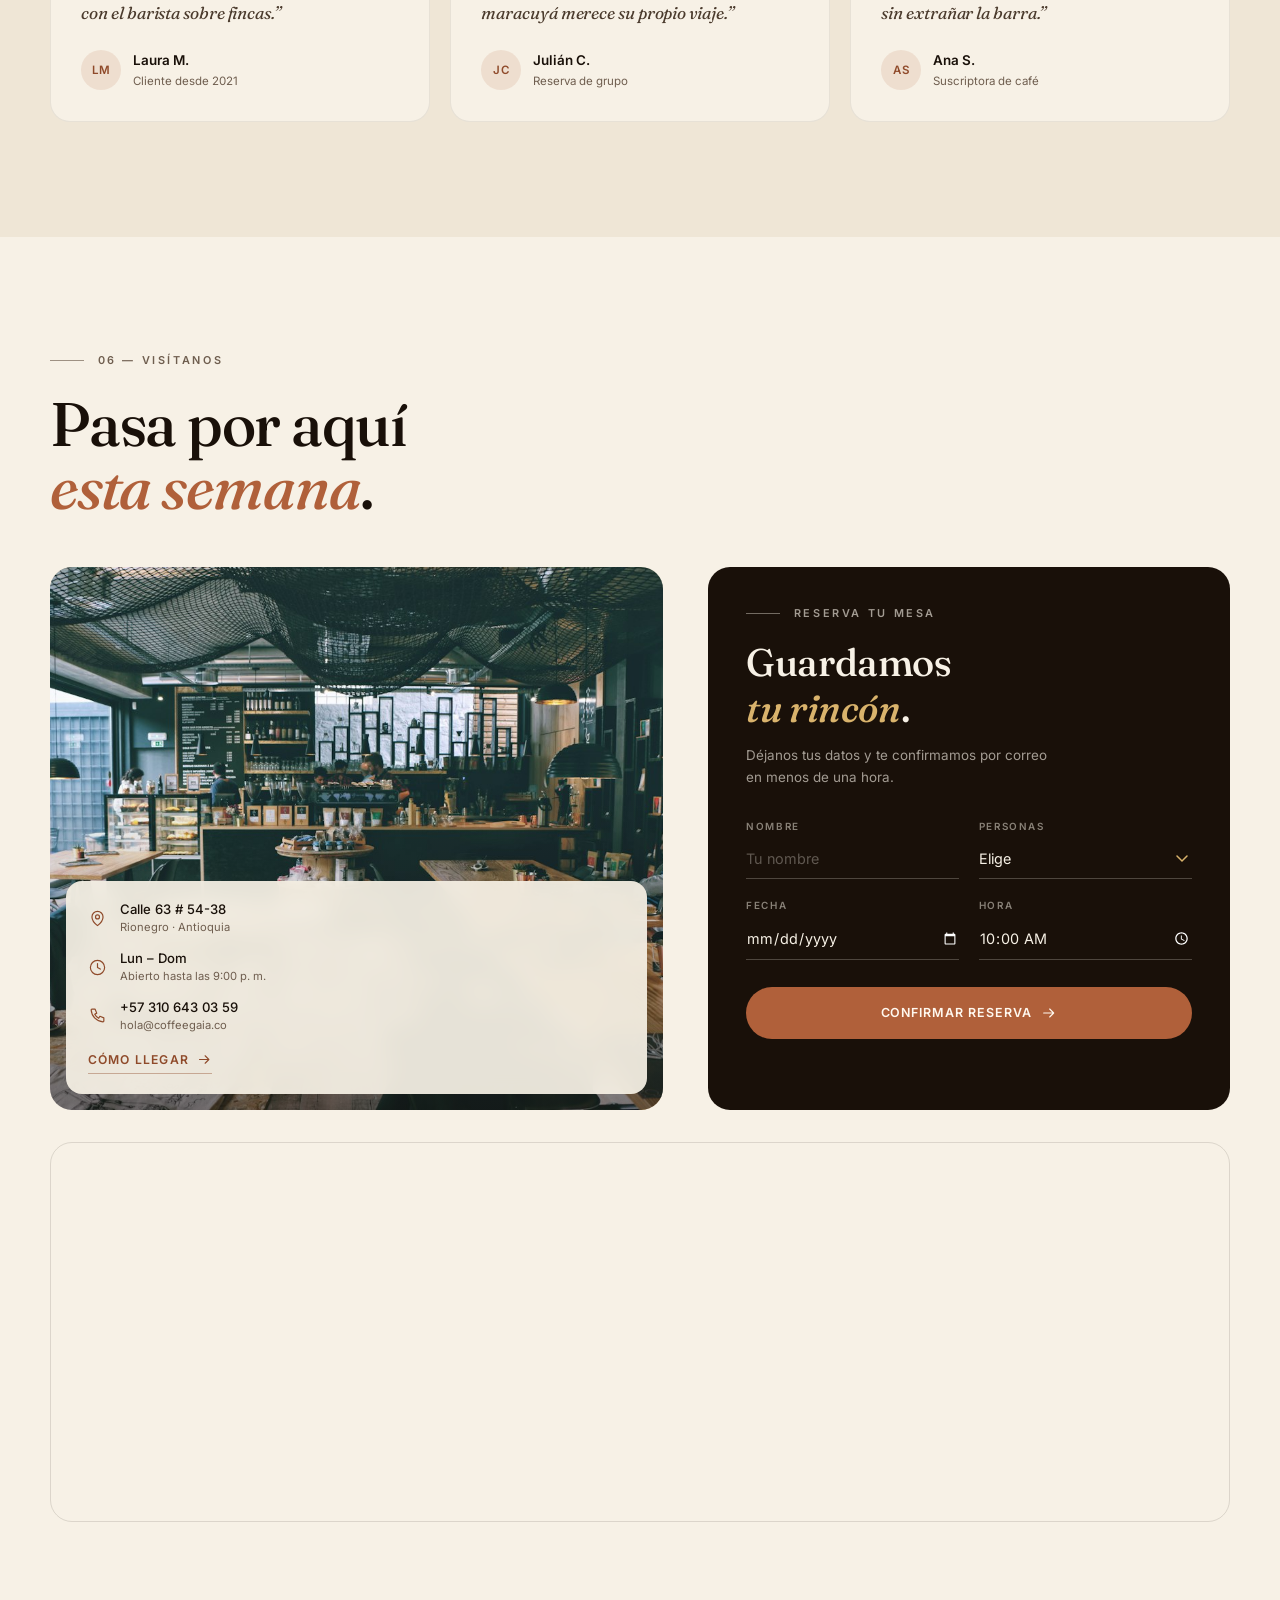
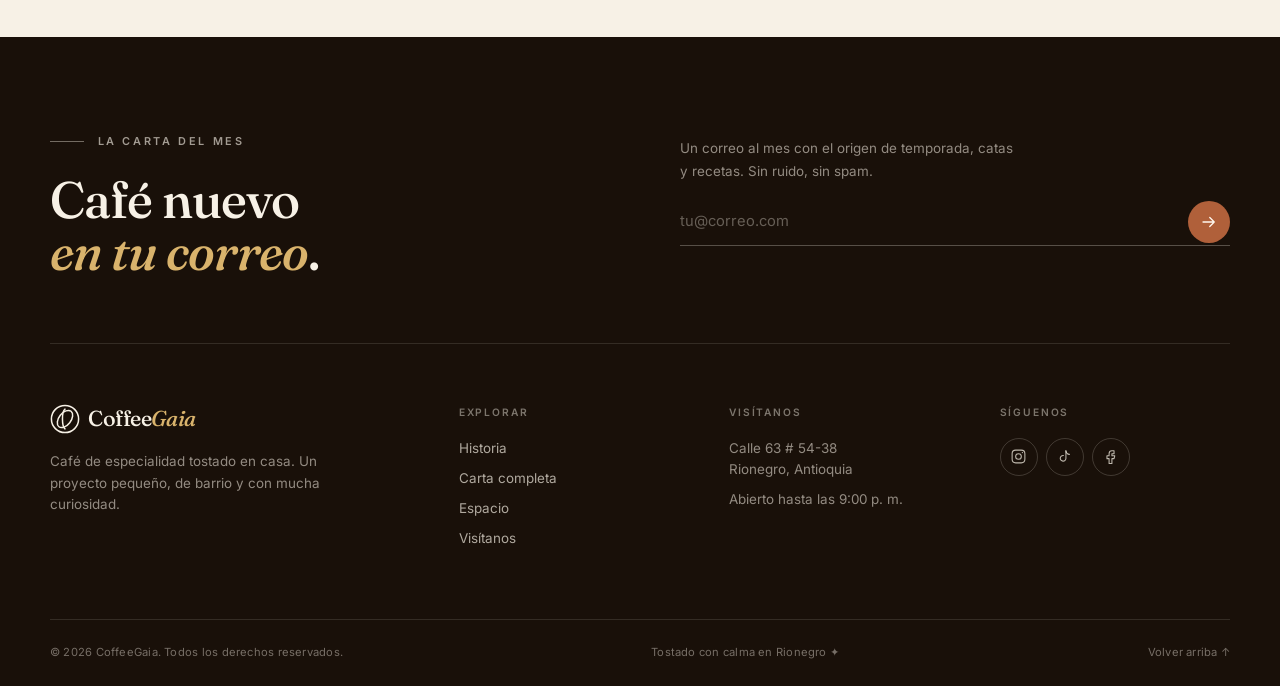
==== commit 98082607: "fix: actualizar ubicación real (Rionegro, Antioquia), teléfono y datos de Google Maps" ====
--- a/index.html
+++ b/index.html
@@ -27,27 +27,26 @@
   {
     "@context": "https://schema.org",
     "@type": "CafeOrCoffeeShop",
-    "name": "CoffeeGaia",
-    "description": "Café de especialidad tostado en casa, en el barrio de Chapinero, Bogotá.",
+    "name": "Coffee Gaia",
+    "description": "Café de especialidad tostado en casa, en Rionegro, Antioquia, Colombia.",
     "image": "Images/imagenes publicas/hero.jpg",
     "url": "https://devqapro.github.io/CoffeeGaia/",
-    "telephone": "+57 601 742 88 10",
+    "telephone": "+57 310 6430359",
     "priceRange": "$$",
     "servesCuisine": "Café de especialidad",
     "address": {
       "@type": "PostalAddress",
-      "streetAddress": "Calle 72 # 5-24",
-      "addressLocality": "Bogotá",
+      "streetAddress": "Calle 63 # 54-38",
+      "addressLocality": "Rionegro",
+      "addressRegion": "Antioquia",
       "addressCountry": "CO"
     },
-    "openingHoursSpecification": [
-      {
-        "@type": "OpeningHoursSpecification",
-        "dayOfWeek": ["Monday", "Tuesday", "Wednesday", "Thursday", "Friday", "Saturday", "Sunday"],
-        "opens": "07:00",
-        "closes": "19:00"
-      }
-    ],
+    "geo": {
+      "@type": "GeoCoordinates",
+      "latitude": 6.1644776,
+      "longitude": -75.3735833
+    },
+    "hasMap": "https://maps.app.goo.gl/Dh1zHoqCS8SMoDk9A",
     "hasMenu": "https://devqapro.github.io/CoffeeGaia/menu.html",
     "acceptsReservations": "True"
   }
@@ -96,8 +95,8 @@
       <a href="#reserva"><span>06</span>Reservar mesa</a>
     </div>
     <div class="mobile-nav-foot">
-      <p>Calle 72 # 5-24, Bogotá</p>
-      <p>Lun – Dom · 7:00 – 19:00</p>
+      <p>Calle 63 # 54-38, Rionegro</p>
+      <p>Abierto hasta las 9:00 p. m.</p>
     </div>
   </nav>
 
@@ -125,11 +124,11 @@
         <div class="hero-foot reveal">
           <p class="hero-rating">
             <span class="stars" aria-hidden="true">★★★★★</span>
-            <span><strong>4.9</strong> / 5 · 1.200 reseñas</span>
+            <span><strong>5.0</strong> / 5 · Google Maps</span>
           </p>
           <p class="hero-hours">
             <span class="pulse" aria-hidden="true"></span>
-            Abierto hoy · 7:00 – 19:00
+            Abierto hoy · cierra a las 9:00 p. m.
           </p>
           <a class="scroll-cue" href="#historia">
             Desliza
@@ -458,17 +457,17 @@
             <div class="info-card">
               <div class="info-row">
                 <svg viewBox="0 0 24 24" aria-hidden="true"><path d="M12 21s7-5.5 7-11a7 7 0 1 0-14 0c0 5.5 7 11 7 11Z"/><circle cx="12" cy="10" r="2.5"/></svg>
-                <div><span>Calle 72 # 5-24</span><small>Bogotá · Chapinero</small></div>
+                <div><span>Calle 63 # 54-38</span><small>Rionegro · Antioquia</small></div>
               </div>
               <div class="info-row">
                 <svg viewBox="0 0 24 24" aria-hidden="true"><circle cx="12" cy="12" r="9"/><path d="M12 7v5l3.5 2"/></svg>
-                <div><span>Lun – Dom · 7:00 – 19:00</span><small>Cocina hasta las 18:30</small></div>
+                <div><span>Lun – Dom</span><small>Abierto hasta las 9:00 p. m.</small></div>
               </div>
               <div class="info-row">
                 <svg viewBox="0 0 24 24" aria-hidden="true"><path d="M5 4h4l2 5-2.5 1.5a12 12 0 0 0 5 5L15 13l5 2v4a1 1 0 0 1-1.1 1A16 16 0 0 1 4 5.1 1 1 0 0 1 5 4Z"/></svg>
-                <div><span>+57 601 742 88 10</span><small>hola@coffeegaia.co</small></div>
+                <div><span>+57 310 643 03 59</span><small>hola@coffeegaia.co</small></div>
               </div>
-              <a class="link-arrow" href="https://maps.google.com/?q=Calle+72+%23+5-24,+Bogota" target="_blank" rel="noopener">
+              <a class="link-arrow" href="https://maps.app.goo.gl/Dh1zHoqCS8SMoDk9A" target="_blank" rel="noopener">
                 Cómo llegar
                 <svg class="ico" viewBox="0 0 24 24" aria-hidden="true"><path d="M4 12h15M13 6l6 6-6 6"/></svg>
               </a>
@@ -503,7 +502,7 @@
               </div>
               <div class="field">
                 <label for="hora">Hora</label>
-                <input id="hora" name="hora" type="time" min="07:00" max="18:30" value="10:00" required>
+                <input id="hora" name="hora" type="time" min="07:00" max="20:30" value="10:00" required>
               </div>
               <button class="btn btn-primary btn-block" type="submit">
                 Confirmar reserva
@@ -516,8 +515,8 @@
 
         <div class="map-wrap reveal">
           <iframe
-            src="https://www.google.com/maps?q=Calle%2072%20%235-24%2C%20Chapinero%2C%20Bogot%C3%A1%2C%20Colombia&amp;output=embed"
-            title="Mapa: CoffeeGaia en la Calle 72 # 5-24, Bogotá"
+            src="https://www.google.com/maps?q=Coffee+Gaia%2C+Calle+63+%2354-38%2C+Rionegro%2C+Antioquia%2C+Colombia&amp;output=embed"
+            title="Mapa: Coffee Gaia en la Calle 63 # 54-38, Rionegro, Antioquia"
             loading="lazy"
             referrerpolicy="no-referrer-when-downgrade"
             allowfullscreen></iframe>
@@ -572,8 +571,8 @@
 
         <div>
           <h4>Visítanos</h4>
-          <p>Calle 72 # 5-24<br>Bogotá, Colombia</p>
-          <p>Lun – Dom · 7:00 – 19:00</p>
+          <p>Calle 63 # 54-38<br>Rionegro, Antioquia</p>
+          <p>Abierto hasta las 9:00 p. m.</p>
         </div>
 
         <div>
@@ -594,13 +593,13 @@
 
       <div class="footer-bottom">
         <p>© <span id="year">2026</span> CoffeeGaia. Todos los derechos reservados.</p>
-        <p>Tostado con calma en Bogotá <span aria-hidden="true">✦</span></p>
+        <p>Tostado con calma en Rionegro <span aria-hidden="true">✦</span></p>
         <a href="#inicio" class="back-top">Volver arriba ↑</a>
       </div>
     </div>
   </footer>
 
-  <a class="whatsapp-float" href="https://wa.me/573001234567?text=Hola%2C%20quiero%20reservar%20una%20mesa%20en%20CoffeeGaia" target="_blank" rel="noopener" aria-label="Escríbenos por WhatsApp">
+  <a class="whatsapp-float" href="https://wa.me/573106430359?text=Hola%2C%20quiero%20reservar%20una%20mesa%20en%20Coffee%20Gaia" target="_blank" rel="noopener" aria-label="Escríbenos por WhatsApp">
     <svg viewBox="0 0 24 24" aria-hidden="true"><path d="M12 3a9 9 0 0 0-7.8 13.4L3 21l4.7-1.2A9 9 0 1 0 12 3Z"/><path d="M8.9 8.4c.6-.6 1.1-.3 1.4.3l.5 1c.1.3 0 .6-.2.8l-.4.4c.5 1 1.3 1.8 2.3 2.3l.4-.4c.2-.2.5-.3.8-.2l1 .5c.6.3.9.8.3 1.4-1.9 1.9-4.4.4-5.9-1.1s-3.1-4-1.2-5Z"/></svg>
   </a>
 
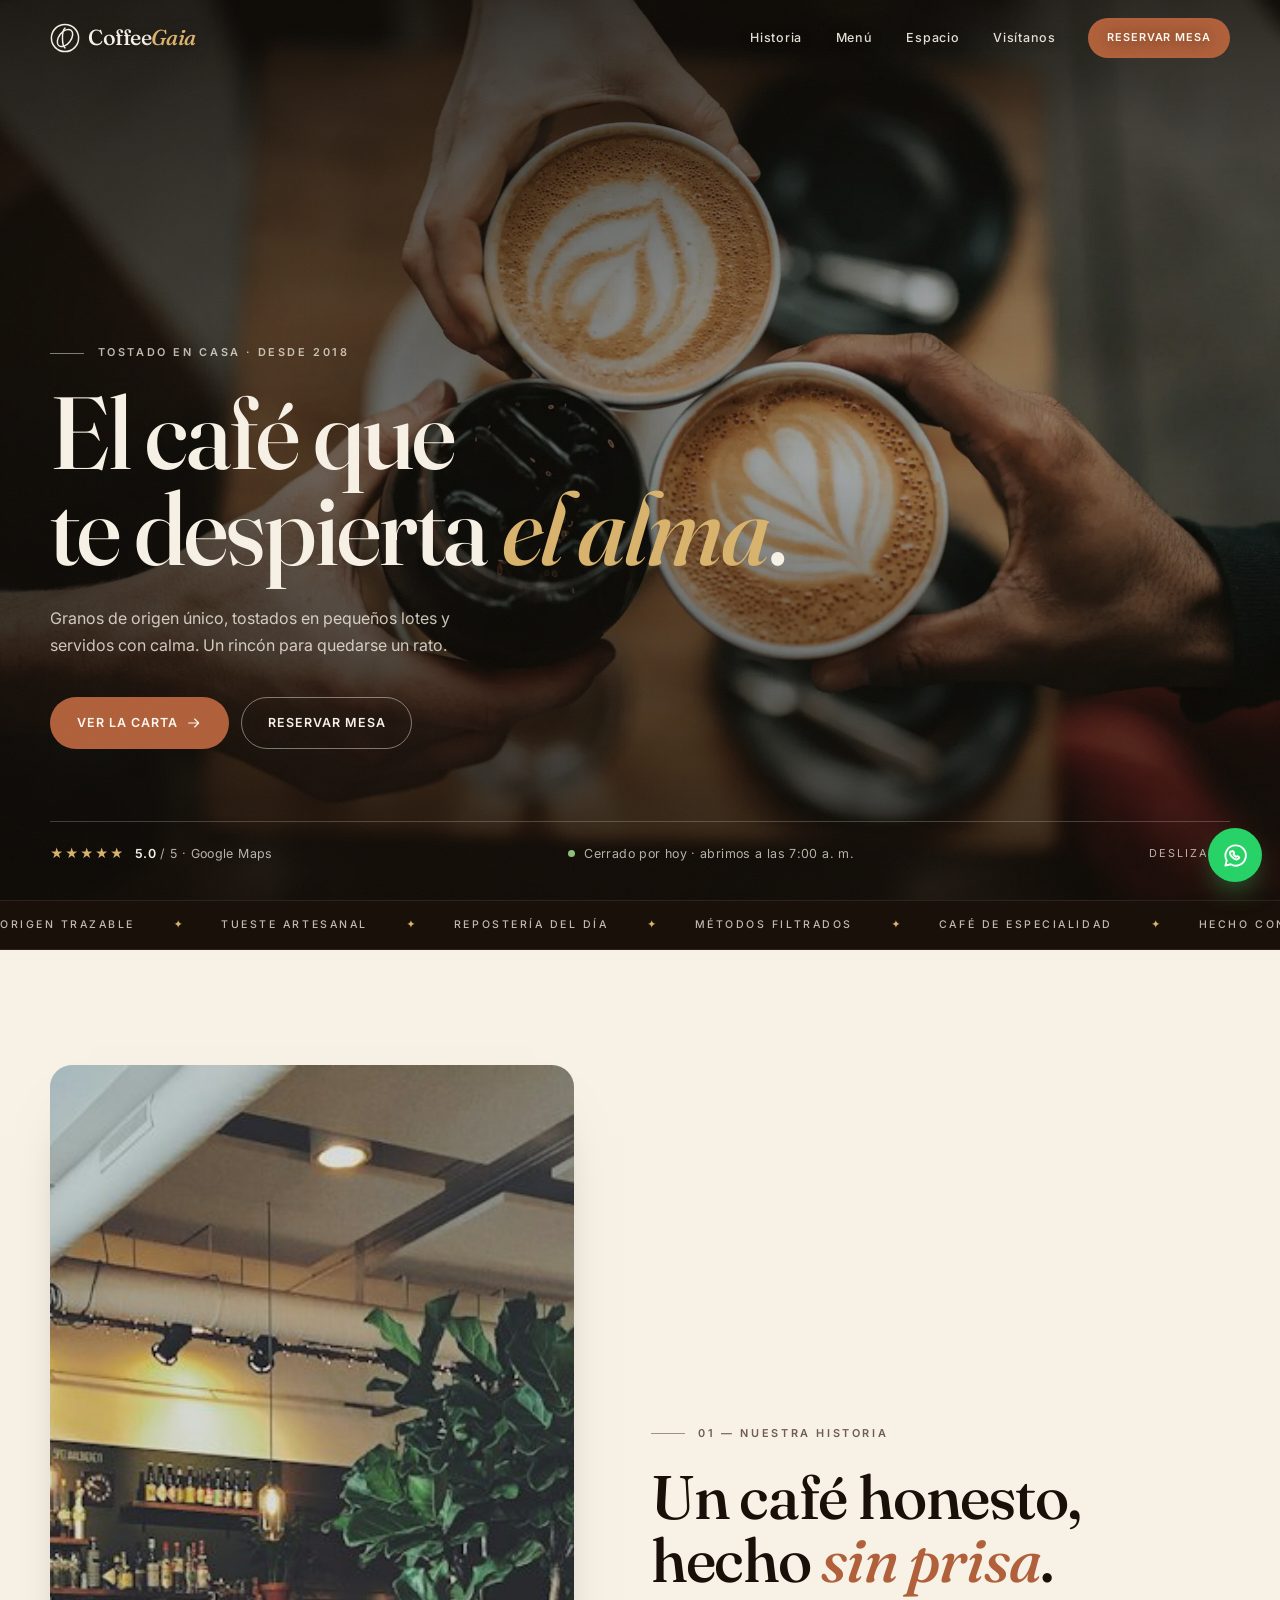
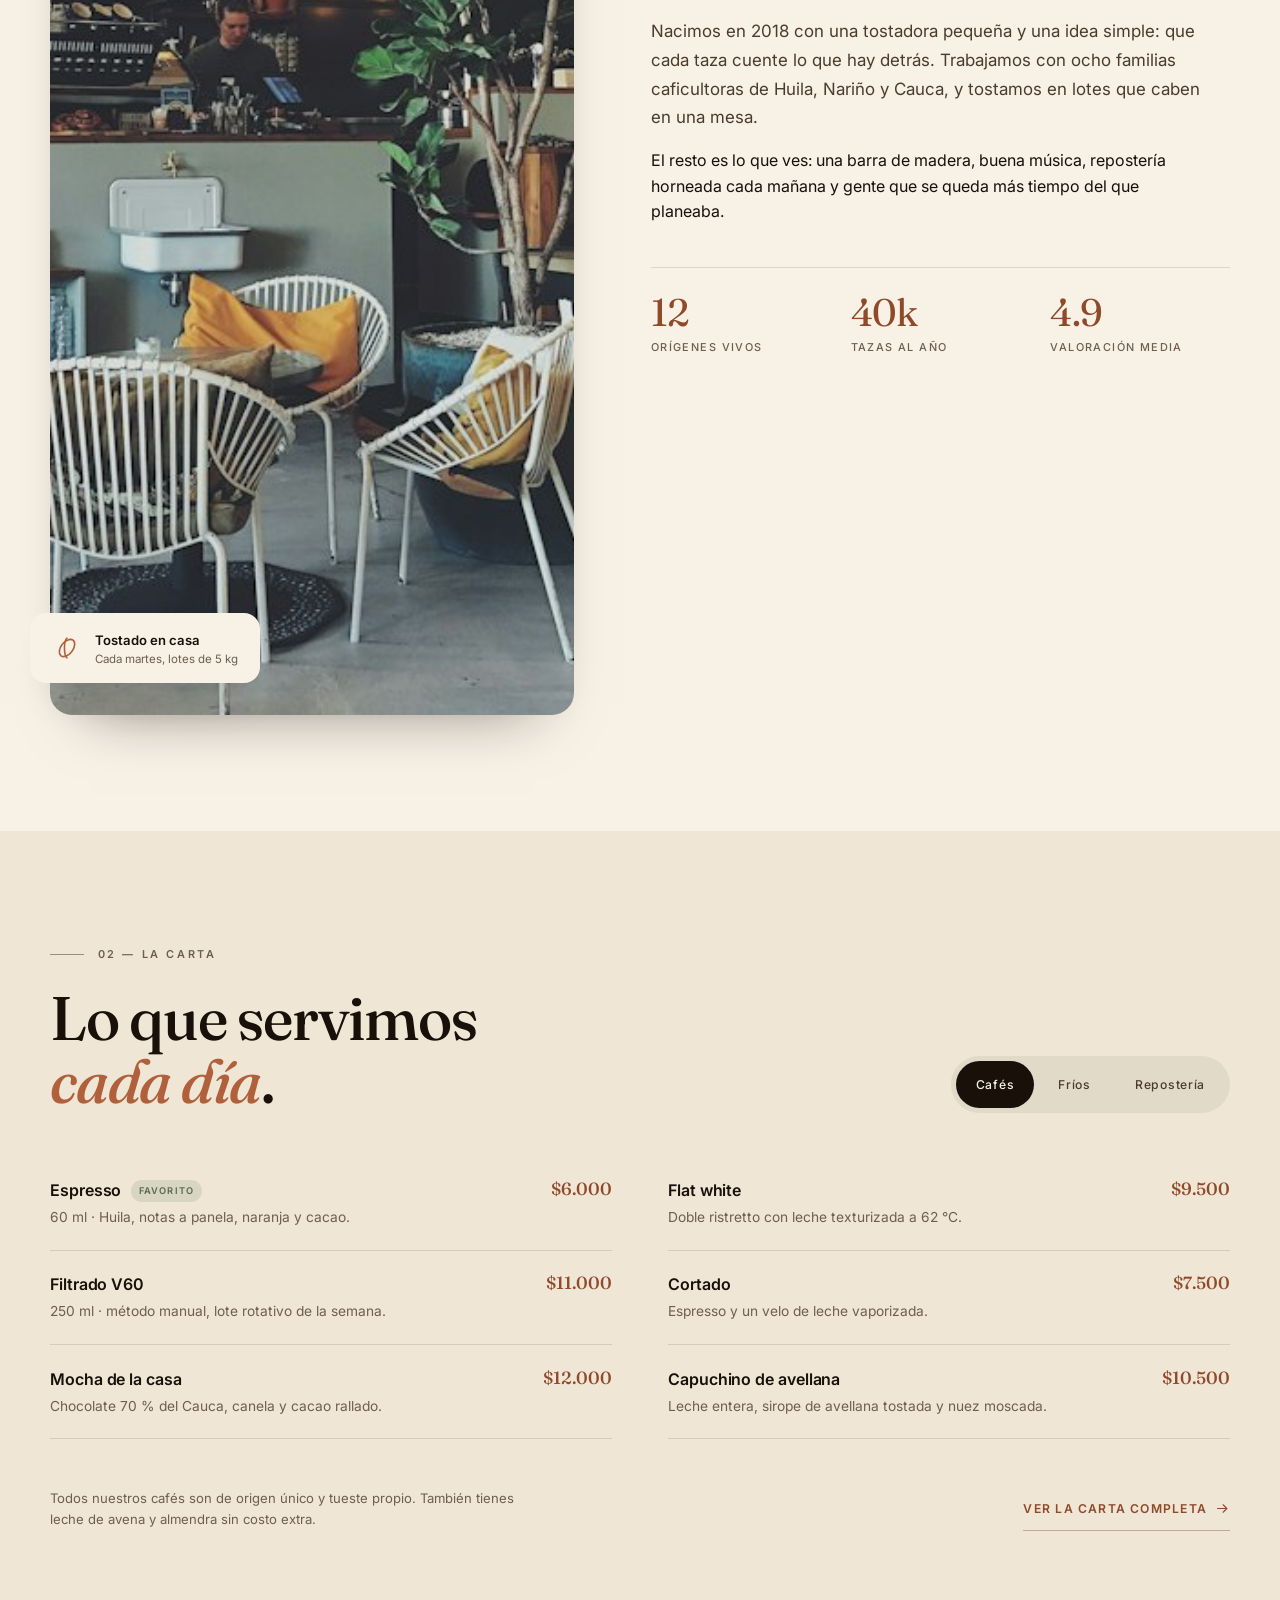
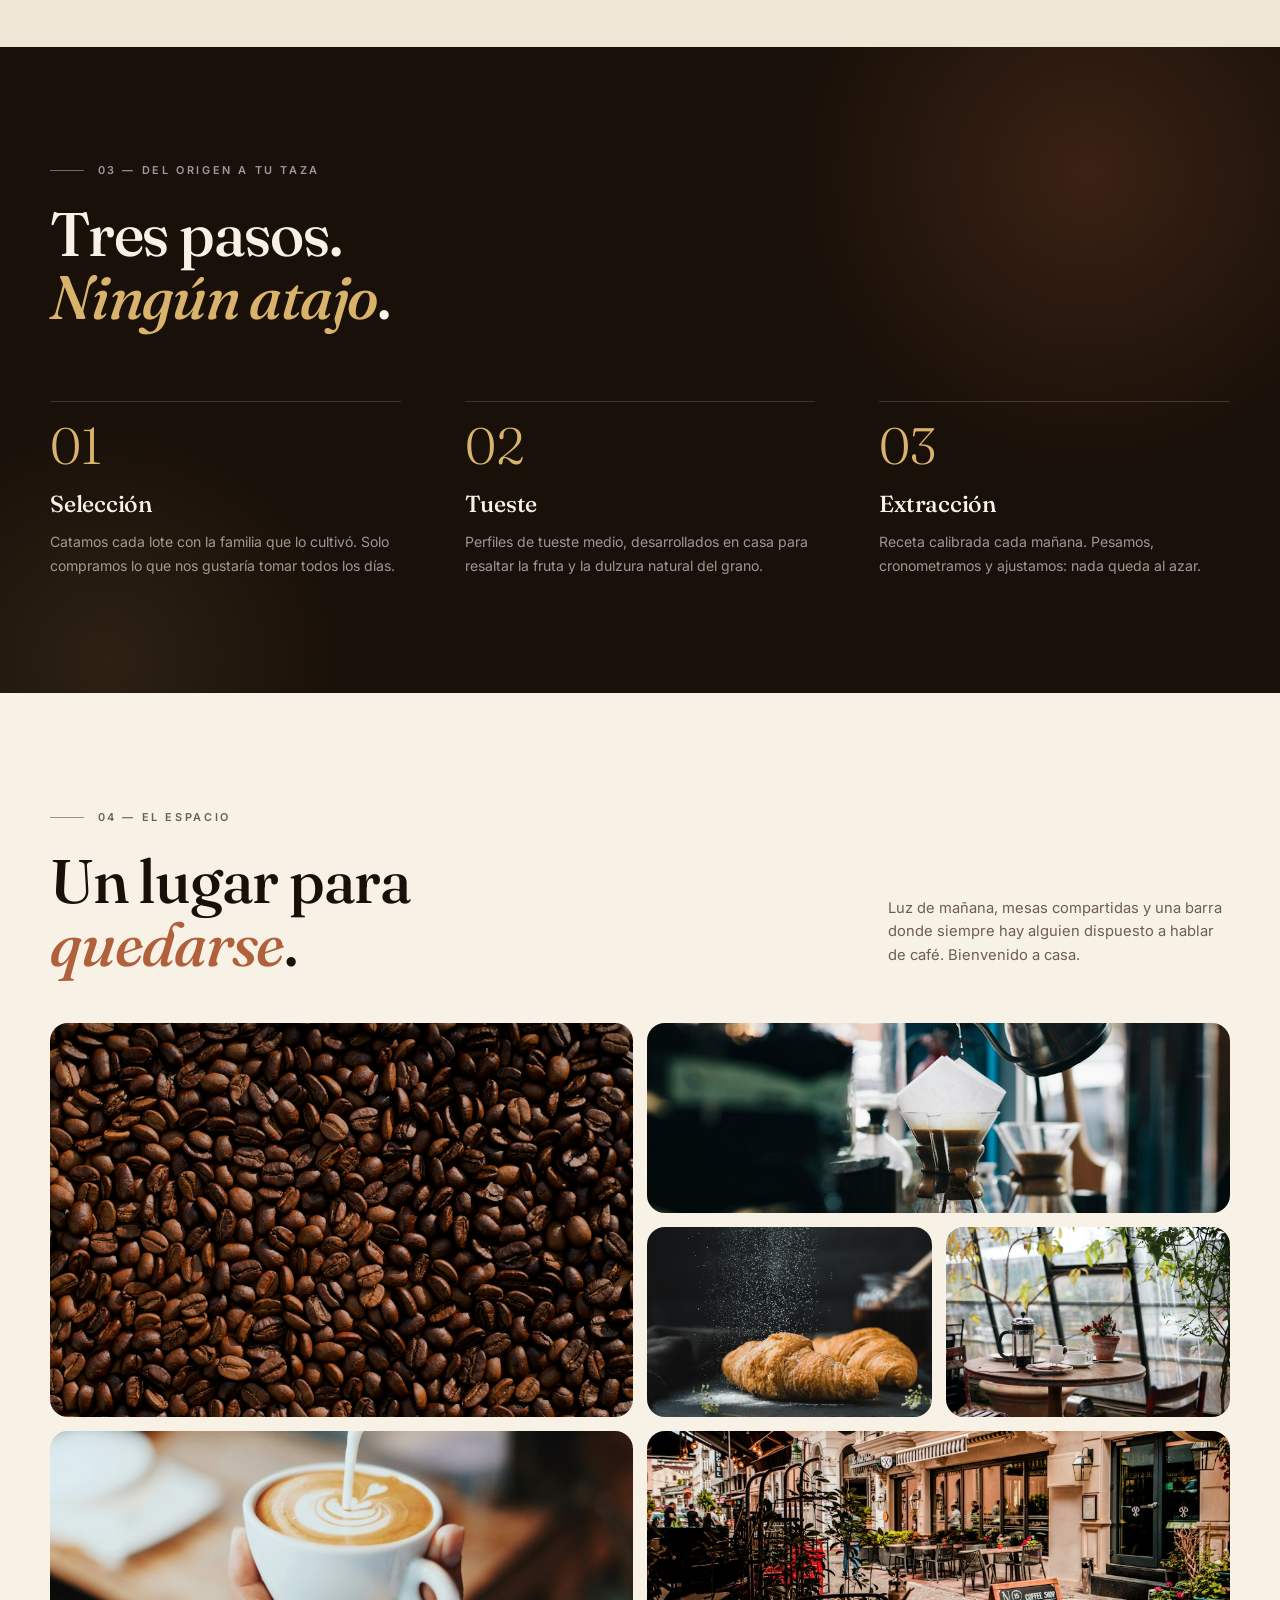
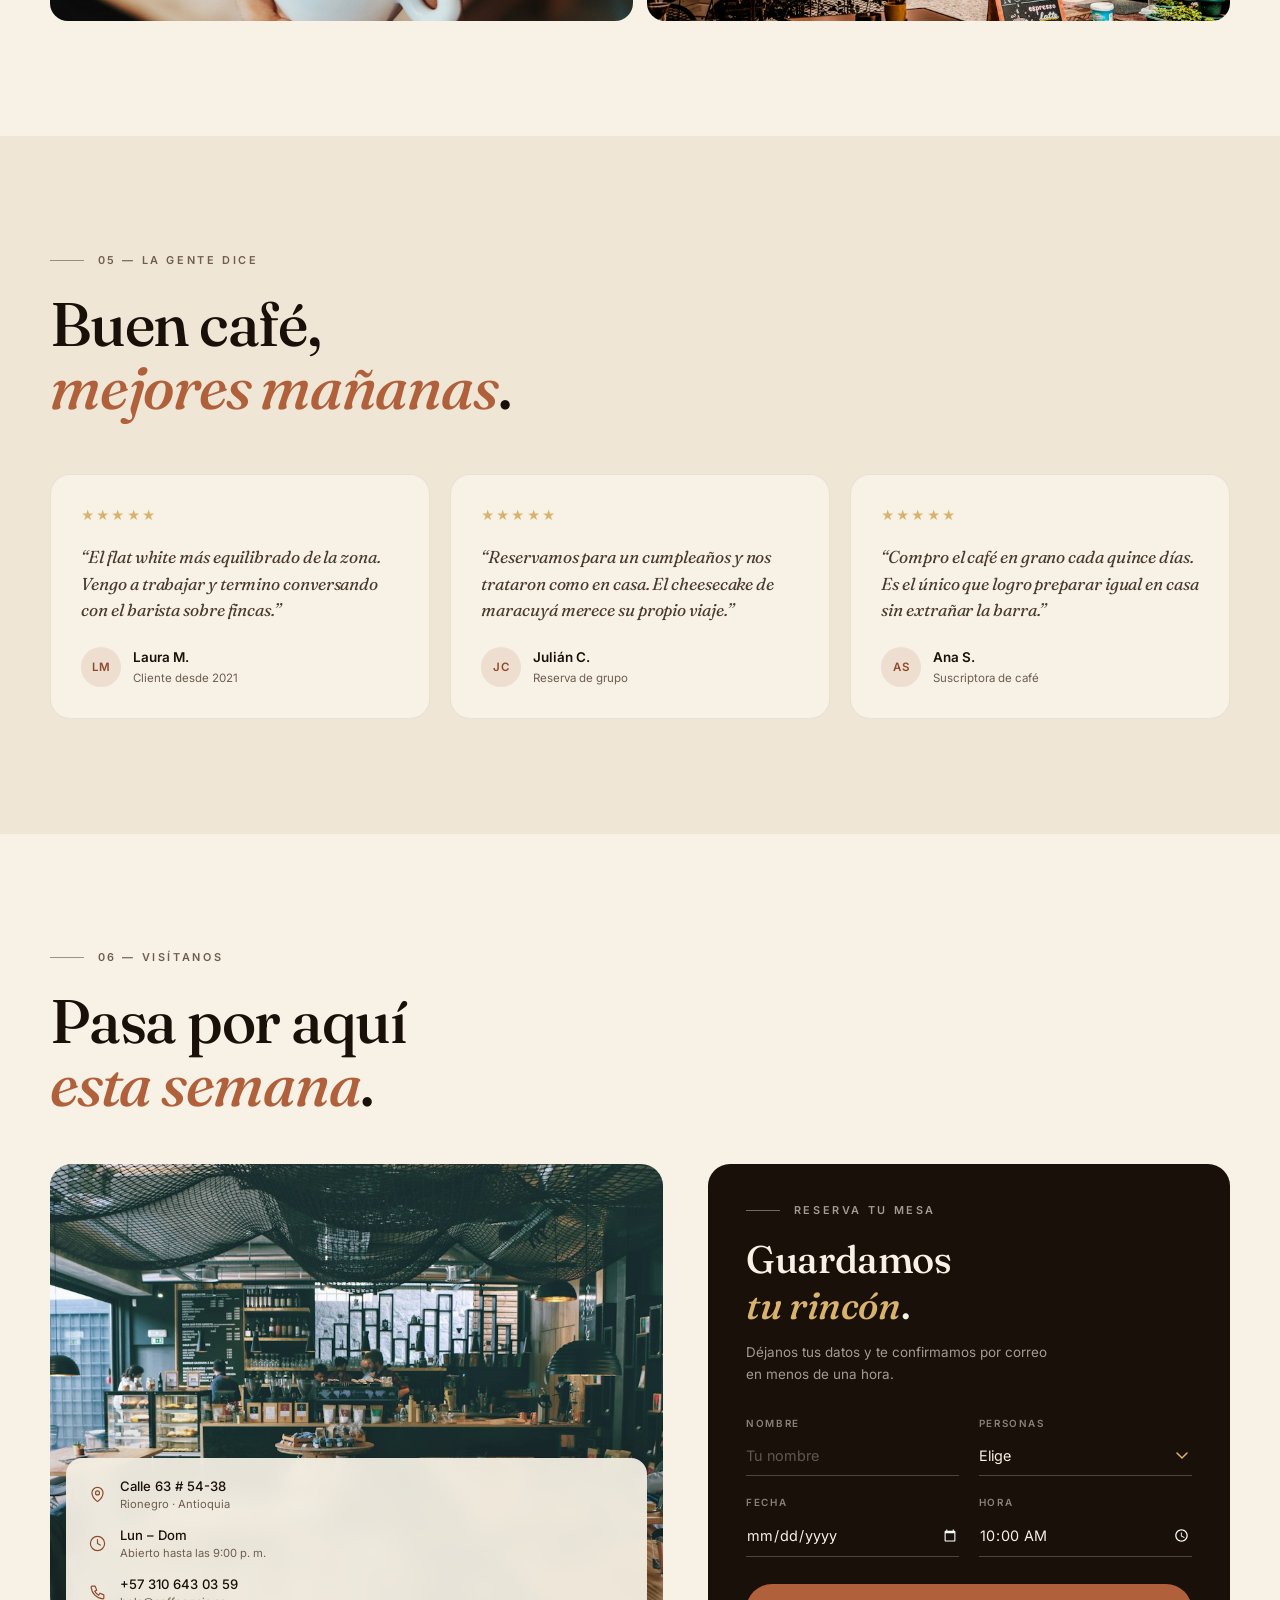
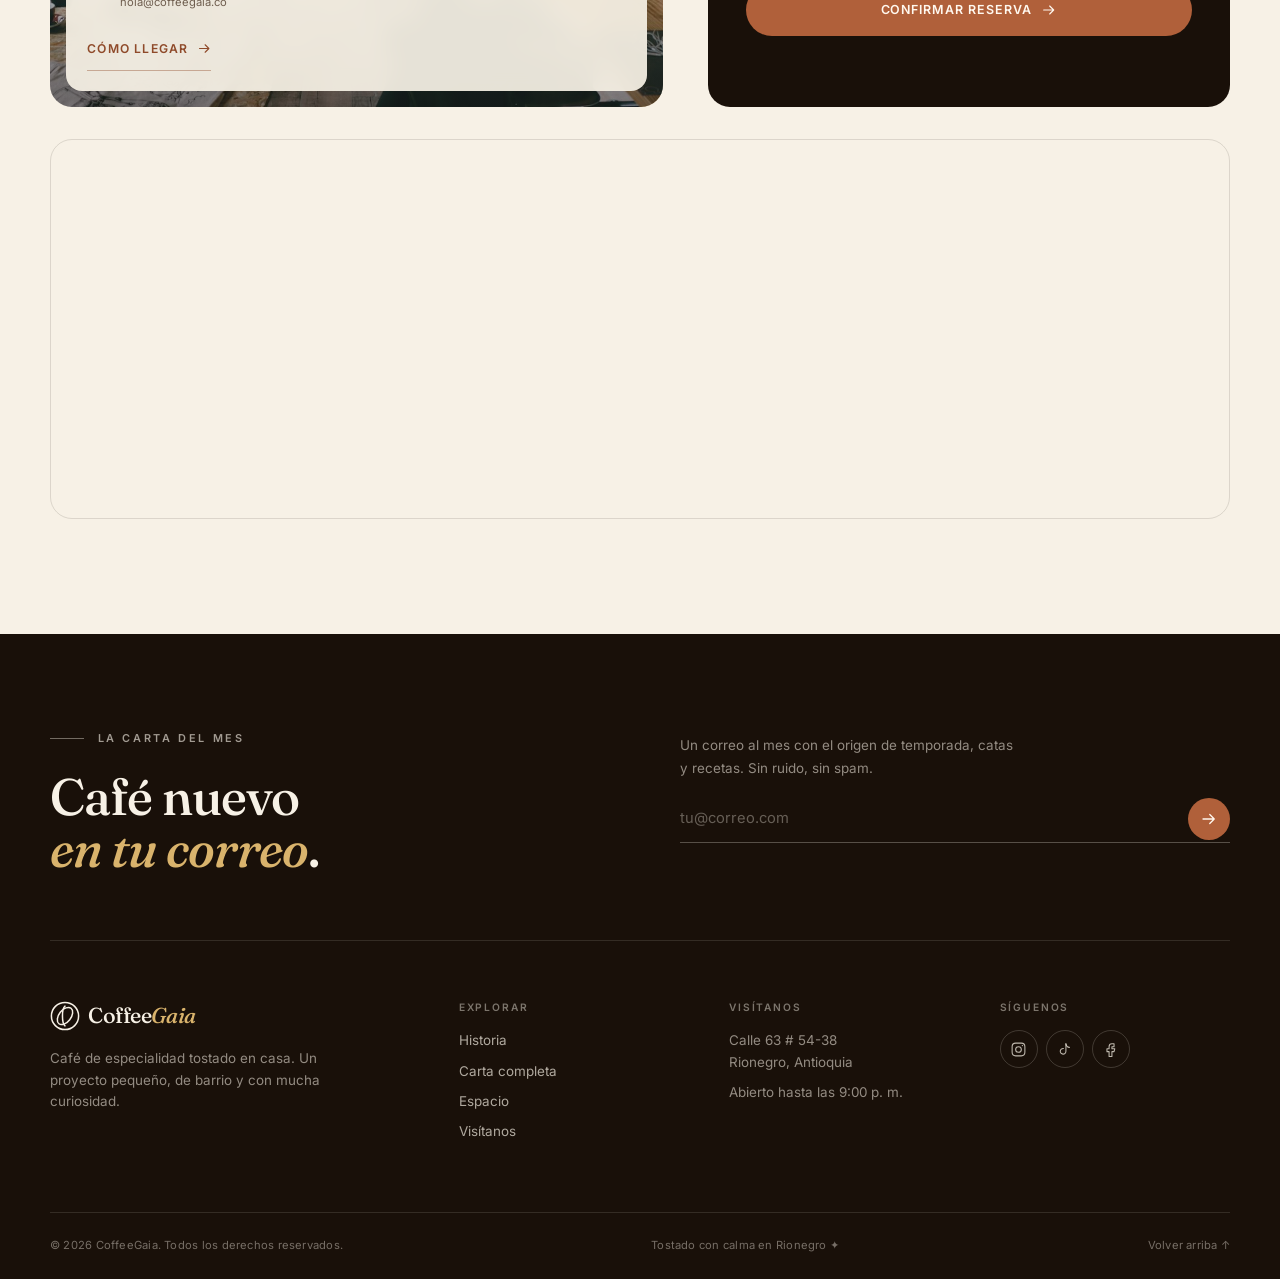
==== commit b9d49726: "fix: seguridad y rendimiento del sitio publicado - workflow ahora publica solo lo necesario (el banc" ====
--- a/index.html
+++ b/index.html
@@ -29,7 +29,7 @@
     "@type": "CafeOrCoffeeShop",
     "name": "Coffee Gaia",
     "description": "Café de especialidad tostado en casa, en Rionegro, Antioquia, Colombia.",
-    "image": "Images/imagenes publicas/hero.jpg",
+    "image": "https://devqapro.github.io/CoffeeGaia/Images/imagenes%20publicas/hero.jpg",
     "url": "https://devqapro.github.io/CoffeeGaia/",
     "telephone": "+57 310 6430359",
     "priceRange": "$$",
@@ -46,6 +46,14 @@
       "latitude": 6.1644776,
       "longitude": -75.3735833
     },
+    "openingHoursSpecification": [
+      {
+        "@type": "OpeningHoursSpecification",
+        "dayOfWeek": ["Monday", "Tuesday", "Wednesday", "Thursday", "Friday", "Saturday", "Sunday"],
+        "opens": "07:00",
+        "closes": "21:00"
+      }
+    ],
     "hasMap": "https://maps.app.goo.gl/Dh1zHoqCS8SMoDk9A",
     "hasMenu": "https://devqapro.github.io/CoffeeGaia/menu.html",
     "acceptsReservations": "True"
@@ -104,8 +112,11 @@
     <!-- ================= HERO ================= -->
     <section class="hero" id="inicio">
       <div class="hero-media">
-        <img src="Images/imagenes%20publicas/hero.jpg"
-             alt="Taza de café de especialidad sobre una mesa de madera" fetchpriority="high">
+        <picture>
+          <source srcset="Images/imagenes%20publicas/hero.webp" type="image/webp">
+          <img src="Images/imagenes%20publicas/hero.jpg"
+               alt="Taza de café de especialidad sobre una mesa de madera" width="2000" height="1333" fetchpriority="high">
+        </picture>
       </div>
 
       <div class="container hero-inner">
@@ -128,7 +139,7 @@
           </p>
           <p class="hero-hours">
             <span class="pulse" aria-hidden="true"></span>
-            Abierto hoy · cierra a las 9:00 p. m.
+            <span id="estado-hoy">Abierto todos los días · 7:00 a. m. – 9:00 p. m.</span>
           </p>
           <a class="scroll-cue" href="#historia">
             Desliza
@@ -165,7 +176,7 @@
       <div class="container story-grid">
         <div class="story-media reveal">
           <img src="Images/imagenes%20publicas/historia.jpg"
-               alt="Interior de CoffeeGaia con mesas de madera y luz cálida" loading="lazy" decoding="async">
+               alt="Interior de CoffeeGaia con mesas de madera y luz cálida" width="1000" height="1250" loading="lazy" decoding="async">
           <div class="story-badge">
             <svg viewBox="0 0 32 32" aria-hidden="true" class="story-badge-ico">
               <g fill="none" stroke="currentColor" stroke-width="1.7" stroke-linecap="round">
@@ -378,27 +389,27 @@
 
         <div class="gallery-grid reveal">
           <figure class="gallery-item">
-            <img src="Images/imagenes%20publicas/galeria-granos.jpg" alt="Granos de café tostados de cerca" loading="lazy" decoding="async">
+            <img src="Images/imagenes%20publicas/galeria-granos.jpg" alt="Granos de café tostados de cerca" width="900" height="900" loading="lazy" decoding="async">
             <figcaption>Nuestro grano</figcaption>
           </figure>
           <figure class="gallery-item">
-            <img src="Images/imagenes%20publicas/galeria-barra.jpg" alt="Barista sirviendo café filtrado" loading="lazy" decoding="async">
+            <img src="Images/imagenes%20publicas/galeria-barra.jpg" alt="Barista sirviendo café filtrado" width="900" height="900" loading="lazy" decoding="async">
             <figcaption>La barra</figcaption>
           </figure>
           <figure class="gallery-item">
-            <img src="Images/imagenes%20publicas/galeria-croissant.jpg" alt="Croissant recién horneado espolvoreado con cacao" loading="lazy" decoding="async">
+            <img src="Images/imagenes%20publicas/galeria-croissant.jpg" alt="Croissant recién horneado espolvoreado con cacao" width="900" height="900" loading="lazy" decoding="async">
             <figcaption>Recién horneado</figcaption>
           </figure>
           <figure class="gallery-item">
-            <img src="Images/imagenes%20publicas/galeria-esquina.jpg" alt="Mesa junto a la ventana con plantas y café" loading="lazy" decoding="async">
+            <img src="Images/imagenes%20publicas/galeria-esquina.jpg" alt="Mesa junto a la ventana con plantas y café" width="900" height="900" loading="lazy" decoding="async">
             <figcaption>La esquina</figcaption>
           </figure>
           <figure class="gallery-item">
-            <img src="Images/imagenes%20publicas/galeria-latte.jpg" alt="Barista sirviendo latte art en una taza" loading="lazy" decoding="async">
+            <img src="Images/imagenes%20publicas/galeria-latte.jpg" alt="Barista sirviendo latte art en una taza" width="900" height="900" loading="lazy" decoding="async">
             <figcaption>Latte art</figcaption>
           </figure>
           <figure class="gallery-item">
-            <img src="Images/imagenes%20publicas/galeria-fachada.jpg" alt="Fachada de la cafetería con mesas en la calle" loading="lazy" decoding="async">
+            <img src="Images/imagenes%20publicas/galeria-fachada.jpg" alt="Fachada de la cafetería con mesas en la calle" width="900" height="900" loading="lazy" decoding="async">
             <figcaption>Desde la calle</figcaption>
           </figure>
         </div>
@@ -453,7 +464,7 @@
         <div class="visit-grid">
           <div class="visit-media reveal">
             <img src="Images/imagenes%20publicas/visita.jpg"
-                 alt="Salón amplio de café con mesas junto a la ventana" loading="lazy" decoding="async">
+                 alt="Salón amplio de café con mesas junto a la ventana" width="1200" height="1000" loading="lazy" decoding="async">
             <div class="info-card">
               <div class="info-row">
                 <svg viewBox="0 0 24 24" aria-hidden="true"><path d="M12 21s7-5.5 7-11a7 7 0 1 0-14 0c0 5.5 7 11 7 11Z"/><circle cx="12" cy="10" r="2.5"/></svg>
@@ -480,6 +491,10 @@
             <p class="booking-copy">Déjanos tus datos y te confirmamos por correo en menos de una hora.</p>
 
             <form class="booking-form" id="booking-form" novalidate>
+              <p class="hp-field" aria-hidden="true">
+                <label for="empresa_web">No llenes este campo</label>
+                <input id="empresa_web" name="empresa_web" type="text" tabindex="-1" autocomplete="off">
+              </p>
               <div class="field">
                 <label for="nombre">Nombre</label>
                 <input id="nombre" name="nombre" type="text" placeholder="Tu nombre" autocomplete="name" required>
@@ -536,6 +551,10 @@
         <div class="news-letter reveal">
           <p>Un correo al mes con el origen de temporada, catas y recetas. Sin ruido, sin spam.</p>
           <form class="newsletter-form" id="newsletter-form" novalidate>
+            <p class="hp-field" aria-hidden="true">
+              <label for="empresa_web_news">No llenes este campo</label>
+              <input id="empresa_web_news" name="empresa_web" type="text" tabindex="-1" autocomplete="off">
+            </p>
             <label class="sr-only" for="email">Correo electrónico</label>
             <input id="email" name="email" type="email" placeholder="tu@correo.com" autocomplete="email" required>
             <button type="submit" aria-label="Suscribirme">
@@ -562,7 +581,7 @@
         </div>
 
         <nav aria-label="Explorar">
-          <h4>Explorar</h4>
+          <h3>Explorar</h3>
           <a href="#historia">Historia</a>
           <a href="menu.html">Carta completa</a>
           <a href="#espacio">Espacio</a>
@@ -570,13 +589,13 @@
         </nav>
 
         <div>
-          <h4>Visítanos</h4>
+          <h3>Visítanos</h3>
           <p>Calle 63 # 54-38<br>Rionegro, Antioquia</p>
           <p>Abierto hasta las 9:00 p. m.</p>
         </div>
 
         <div>
-          <h4>Síguenos</h4>
+          <h3>Síguenos</h3>
           <div class="socials">
             <a href="#" aria-label="Instagram">
               <svg viewBox="0 0 24 24" aria-hidden="true"><rect x="3" y="3" width="18" height="18" rx="5"/><circle cx="12" cy="12" r="4"/><circle cx="17.5" cy="6.5" r="1" fill="currentColor" stroke="none"/></svg>
--- a/styles.css
+++ b/styles.css
@@ -68,7 +68,6 @@
 h1,
 h2,
 h3,
-h4,
 p,
 figure,
 blockquote {
@@ -295,7 +294,8 @@
   display: inline-flex;
   align-items: center;
   gap: 0.5rem;
-  padding-bottom: 0.2rem;
+  min-height: 44px;
+  padding-block: 0.5rem;
   border-bottom: 1px solid rgba(143, 74, 42, 0.4);
   color: var(--clay-dark);
   font-size: 0.76rem;
@@ -468,9 +468,9 @@
   flex-direction: column;
   justify-content: center;
   gap: 6px;
-  width: 42px;
-  height: 42px;
-  padding: 0 9px;
+  width: 44px;
+  height: 44px;
+  padding: 0 10px;
   background: none;
   border: 1px solid currentColor;
   border-radius: 50%;
@@ -934,7 +934,7 @@
 }
 
 .tab {
-  padding: 0.65rem 1.25rem;
+  padding: 0.85rem 1.25rem;
   border: 0;
   border-radius: 999px;
   background: none;
@@ -1434,6 +1434,16 @@
   transition: border-color 0.3s var(--ease);
 }
 
+/* Honeypot anti-spam: presente en el DOM pero invisible para personas. */
+.hp-field {
+  position: absolute !important;
+  left: -9999px;
+  width: 1px;
+  height: 1px;
+  overflow: hidden;
+  margin: 0;
+}
+
 .field input:focus,
 .field select:focus {
   outline: none;
@@ -1592,7 +1602,7 @@
   color: rgba(247, 241, 230, 0.5);
 }
 
-.site-footer h4 {
+.site-footer h3 {
   margin: 0 0 1.1rem;
   font-family: var(--font-sans);
   font-size: 0.64rem;
@@ -1995,7 +2005,7 @@
   color: var(--gold);
 }
 
-.promo-banner h3 {
+.promo-banner h2 {
   margin-bottom: 0.4rem;
   font-size: clamp(1.6rem, 2.5vw, 2.1rem);
 }
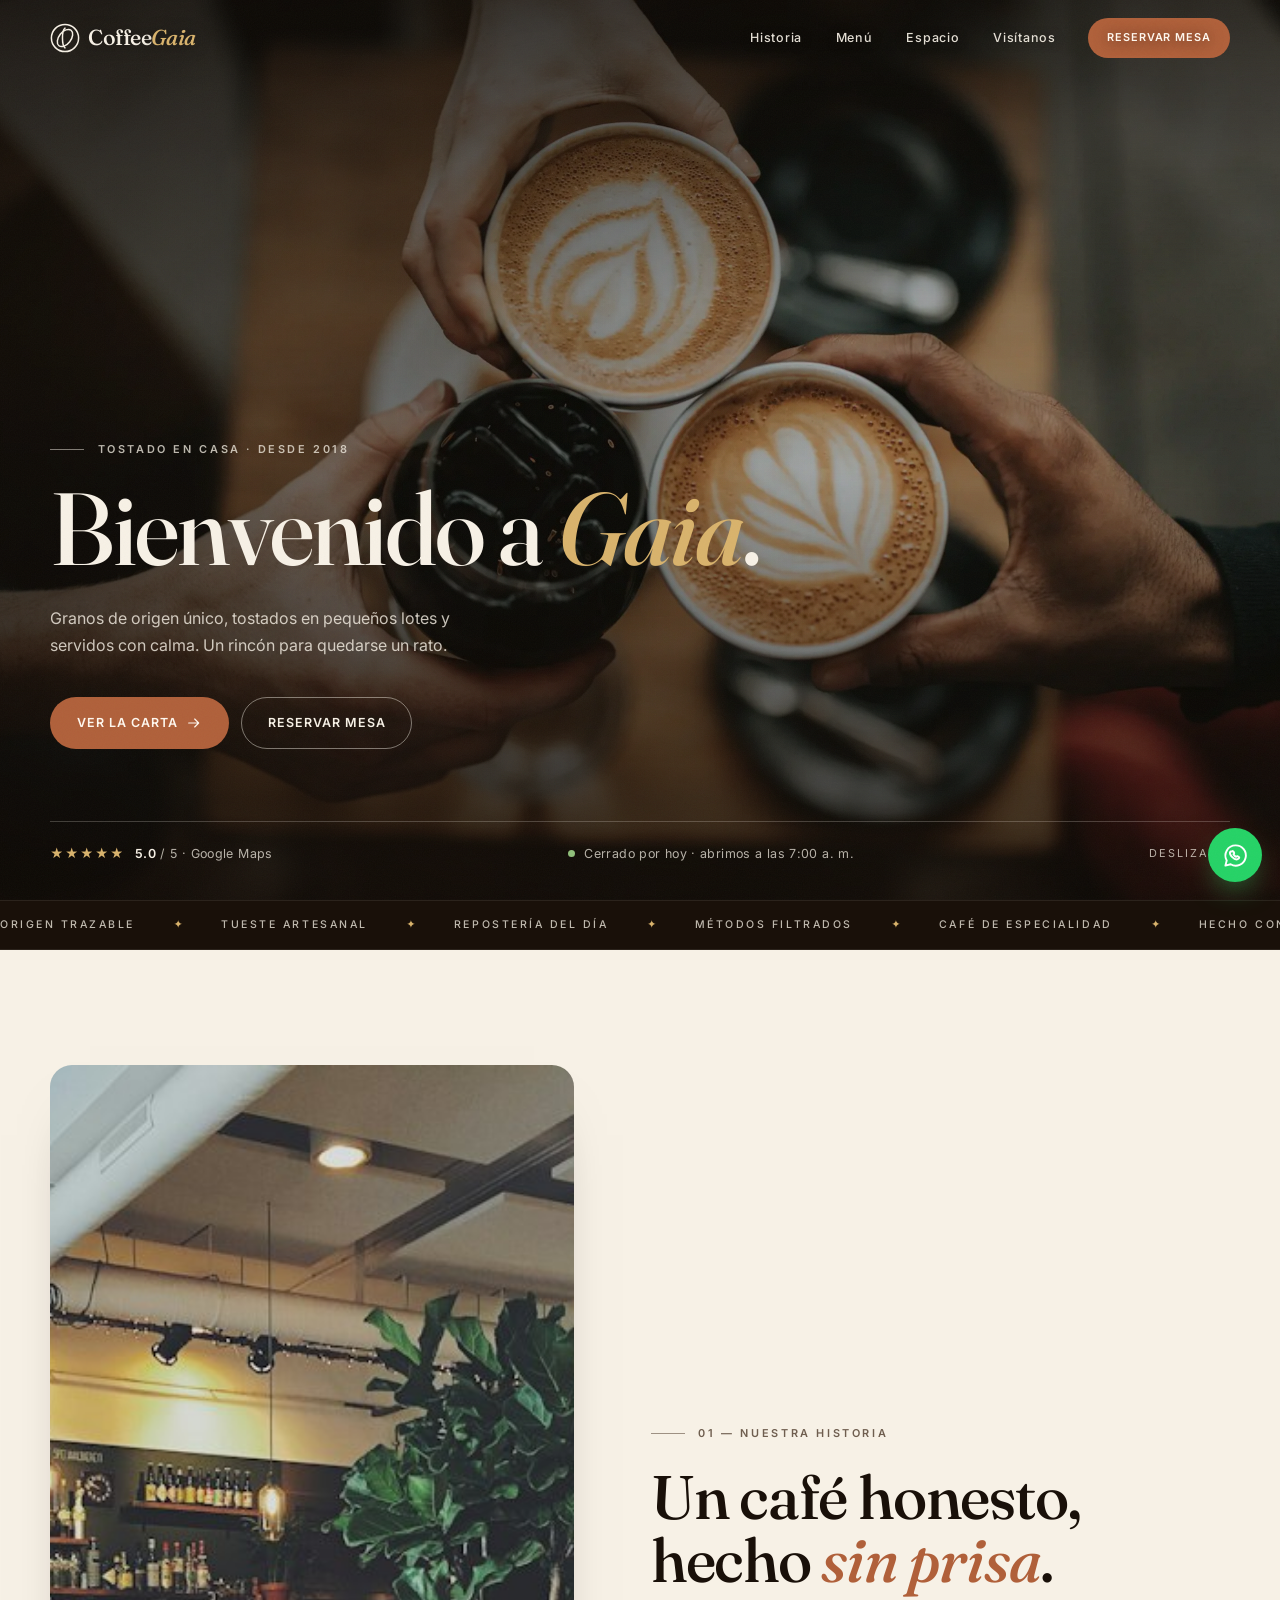
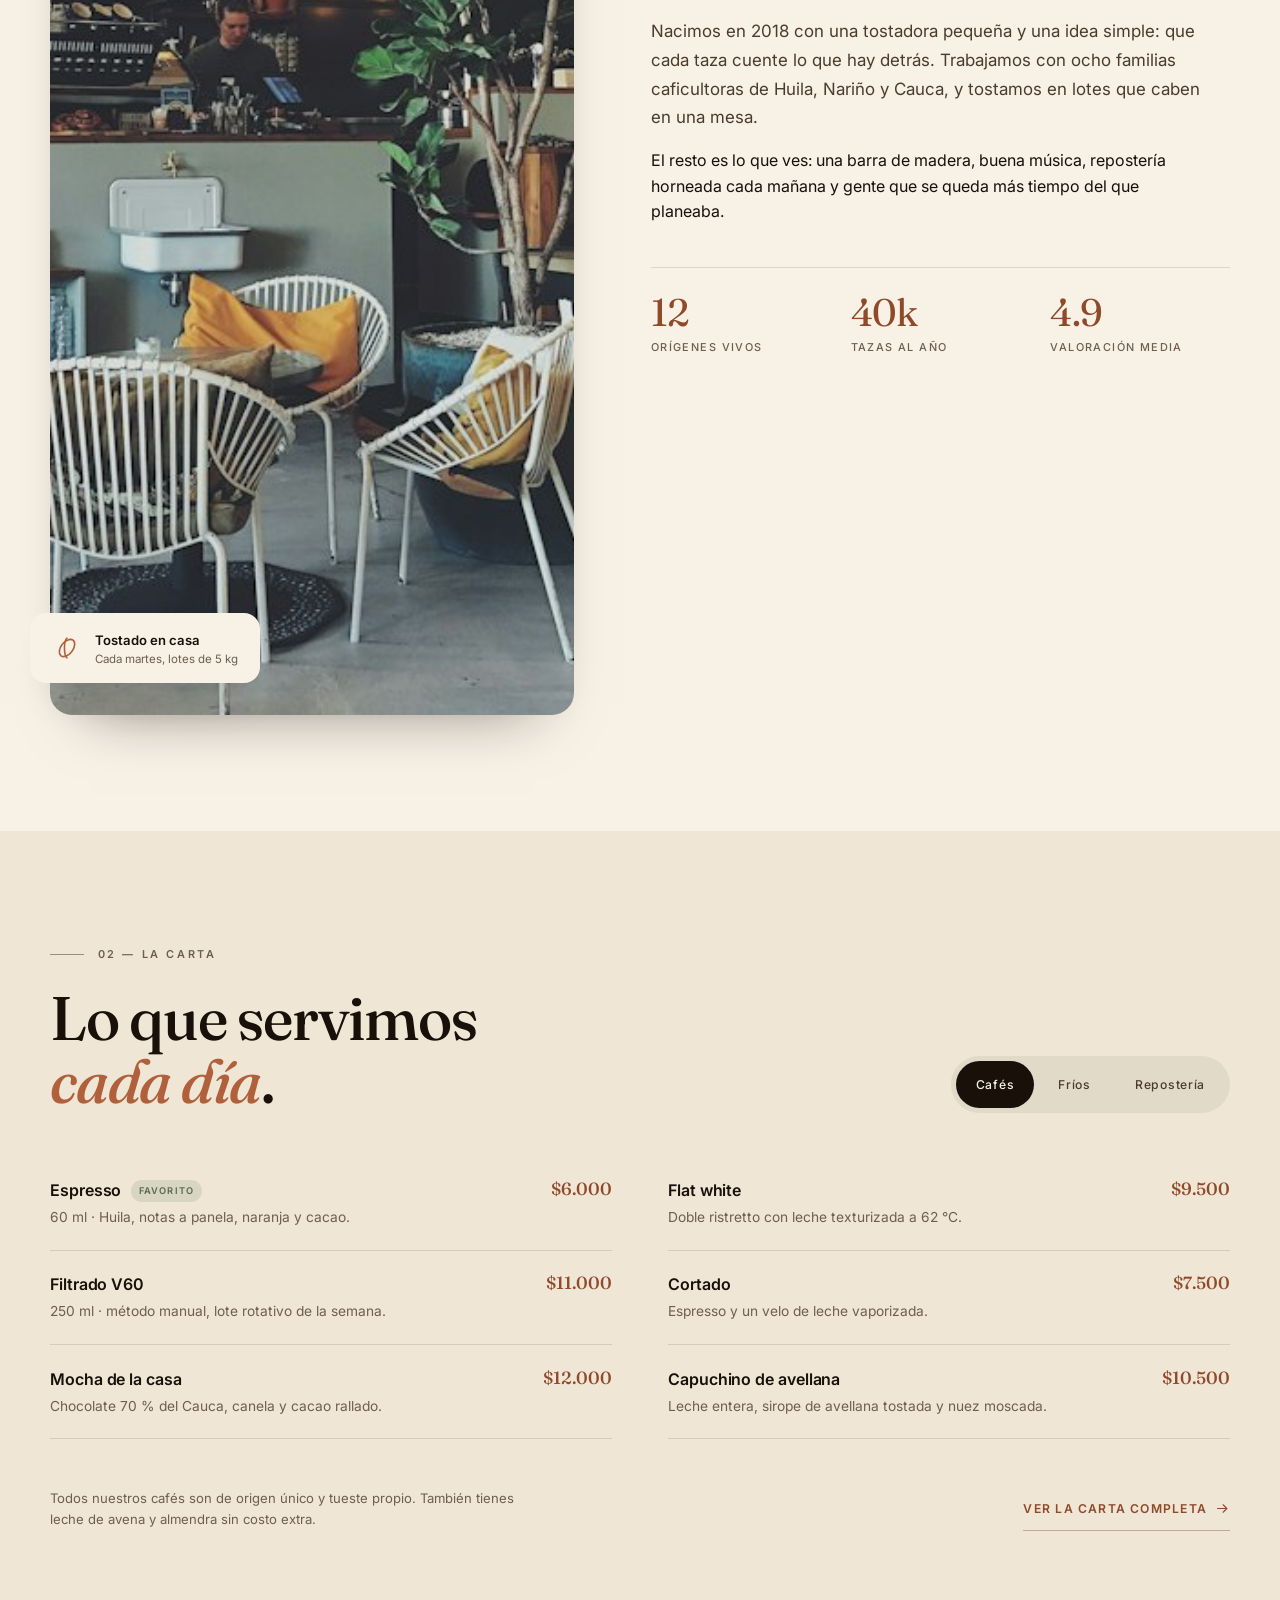
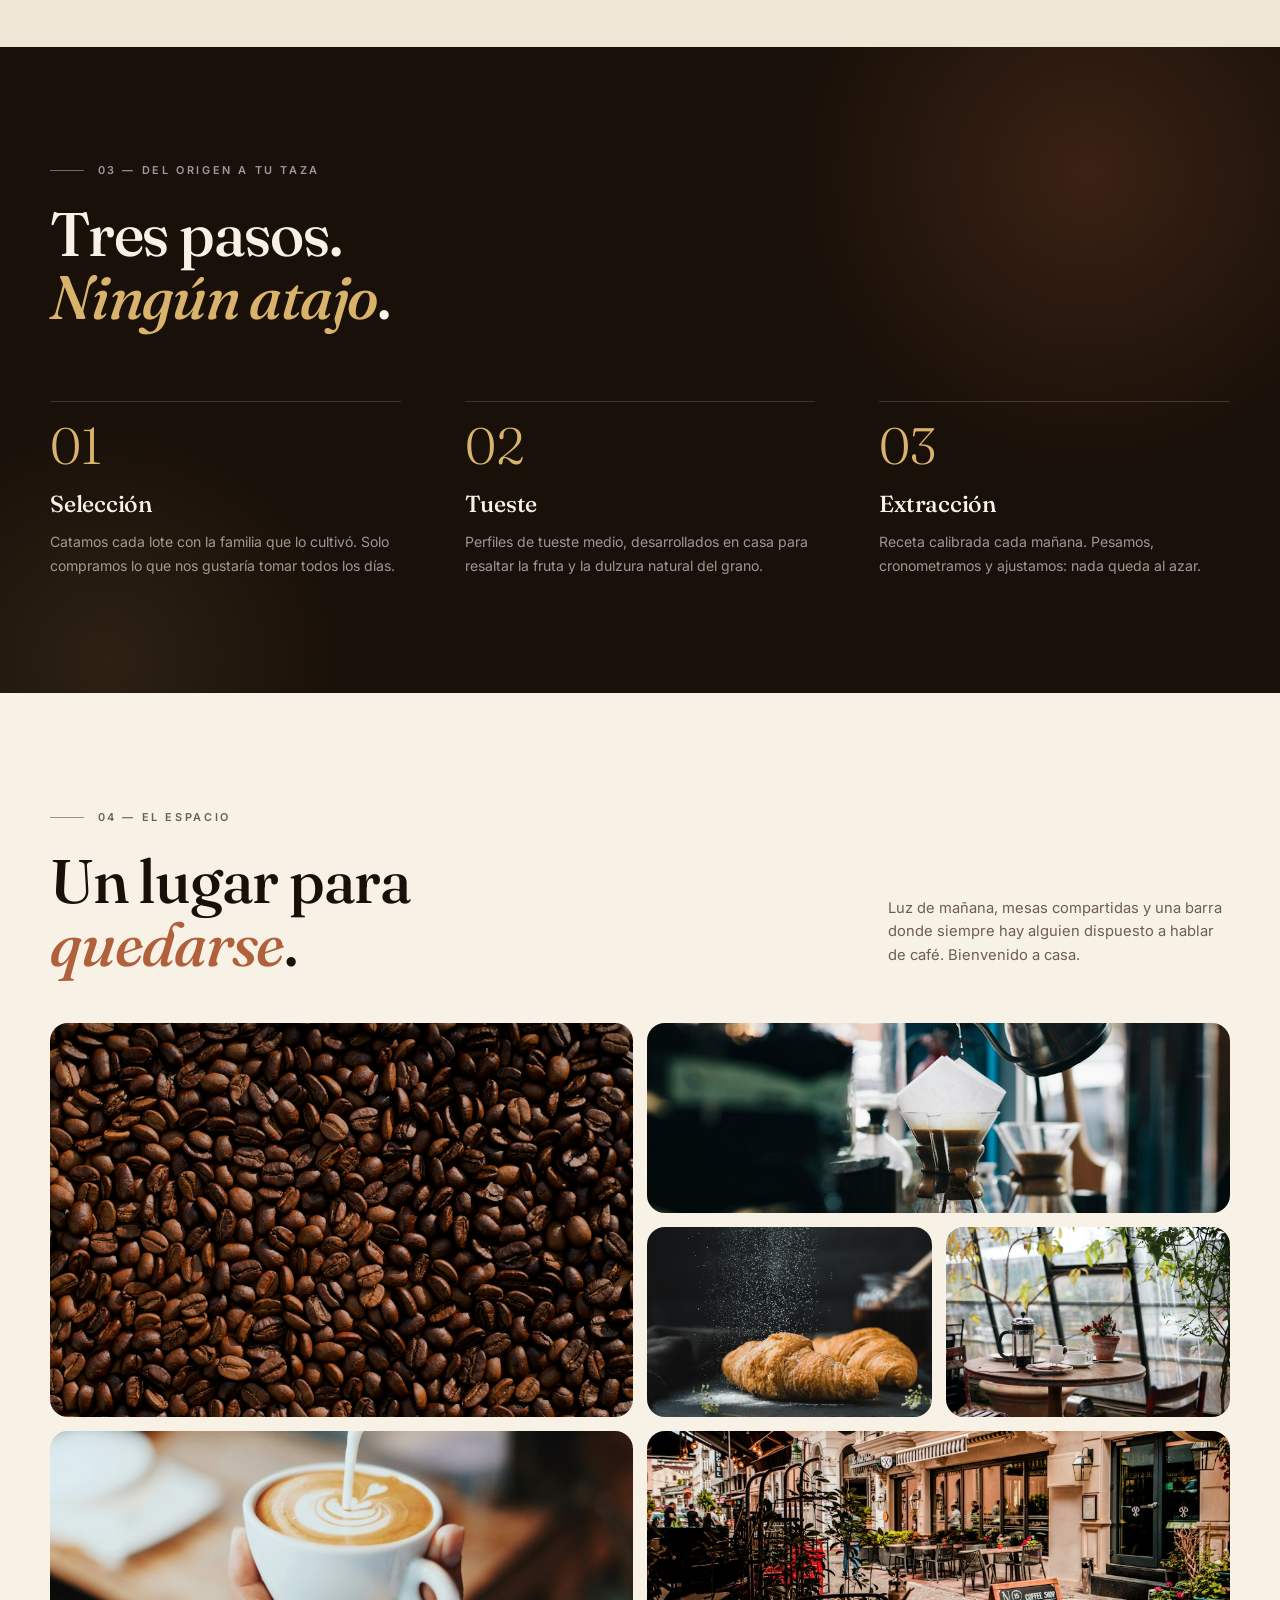
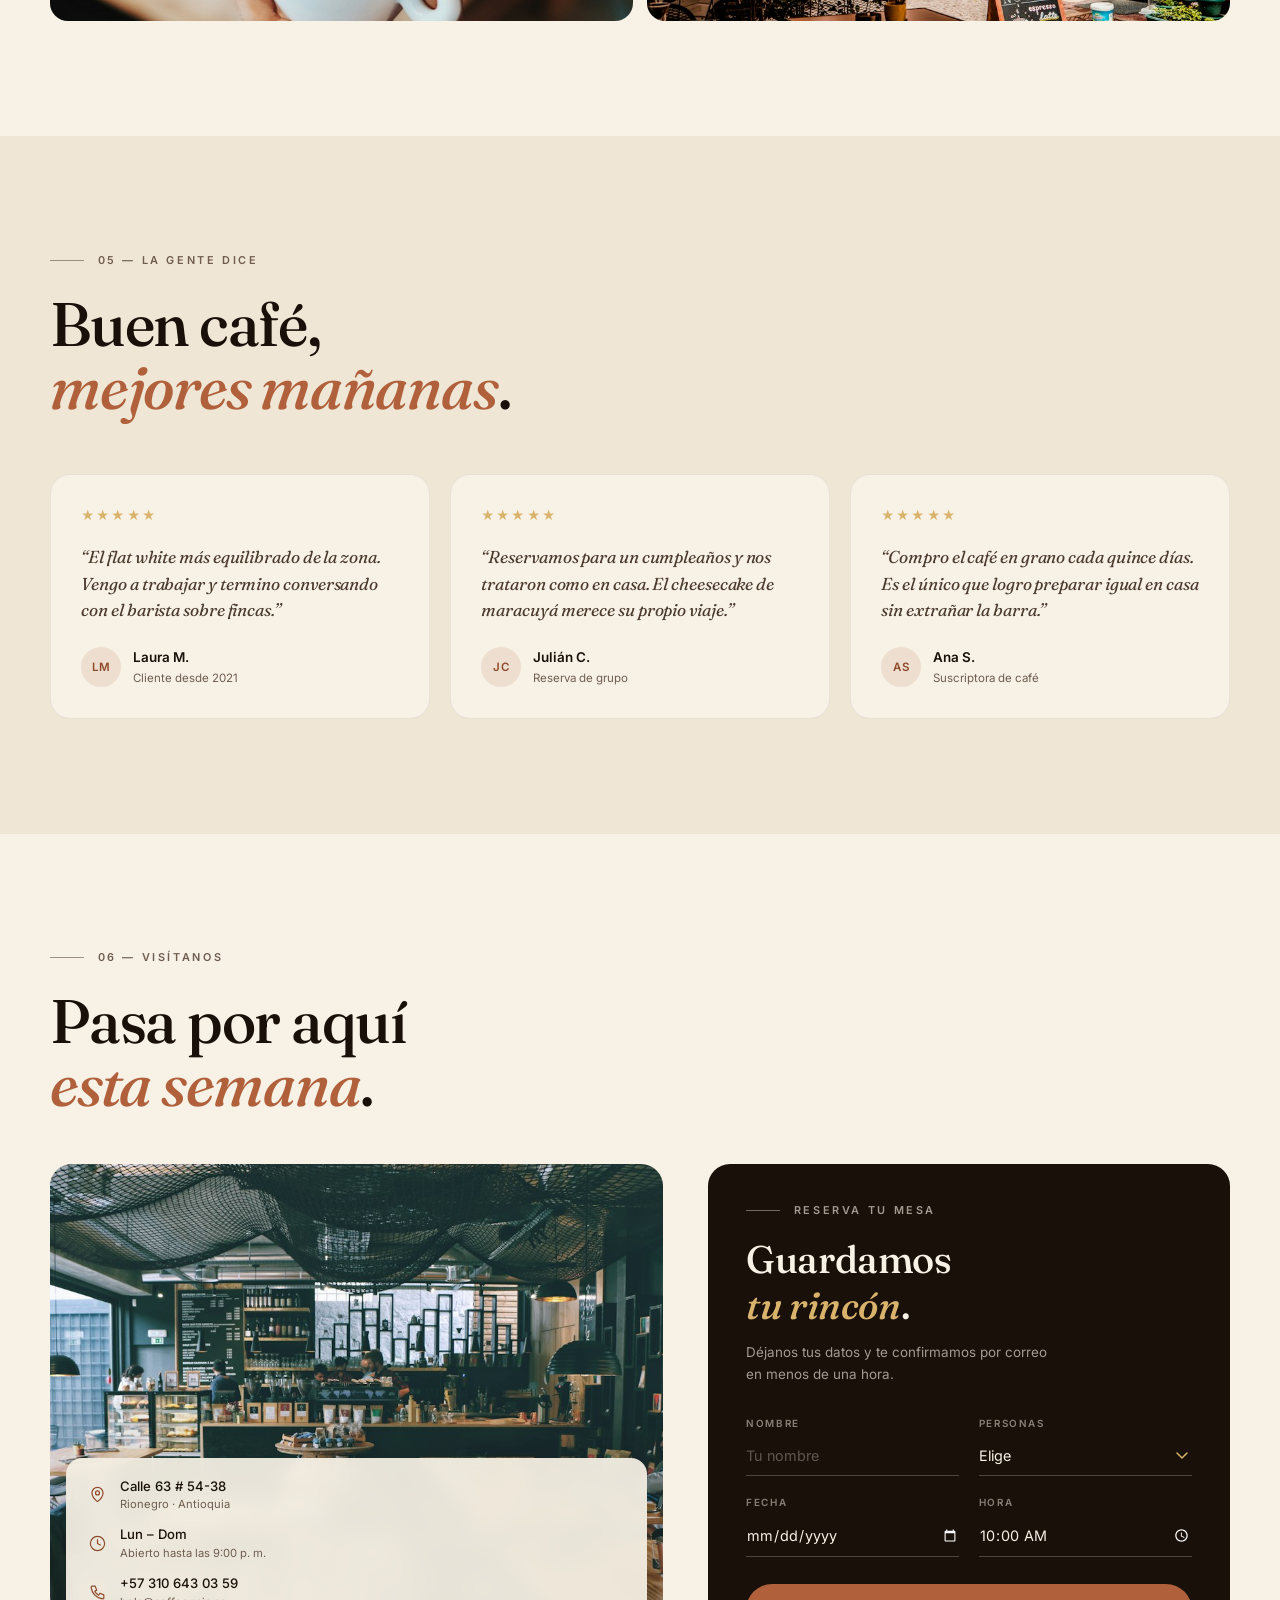
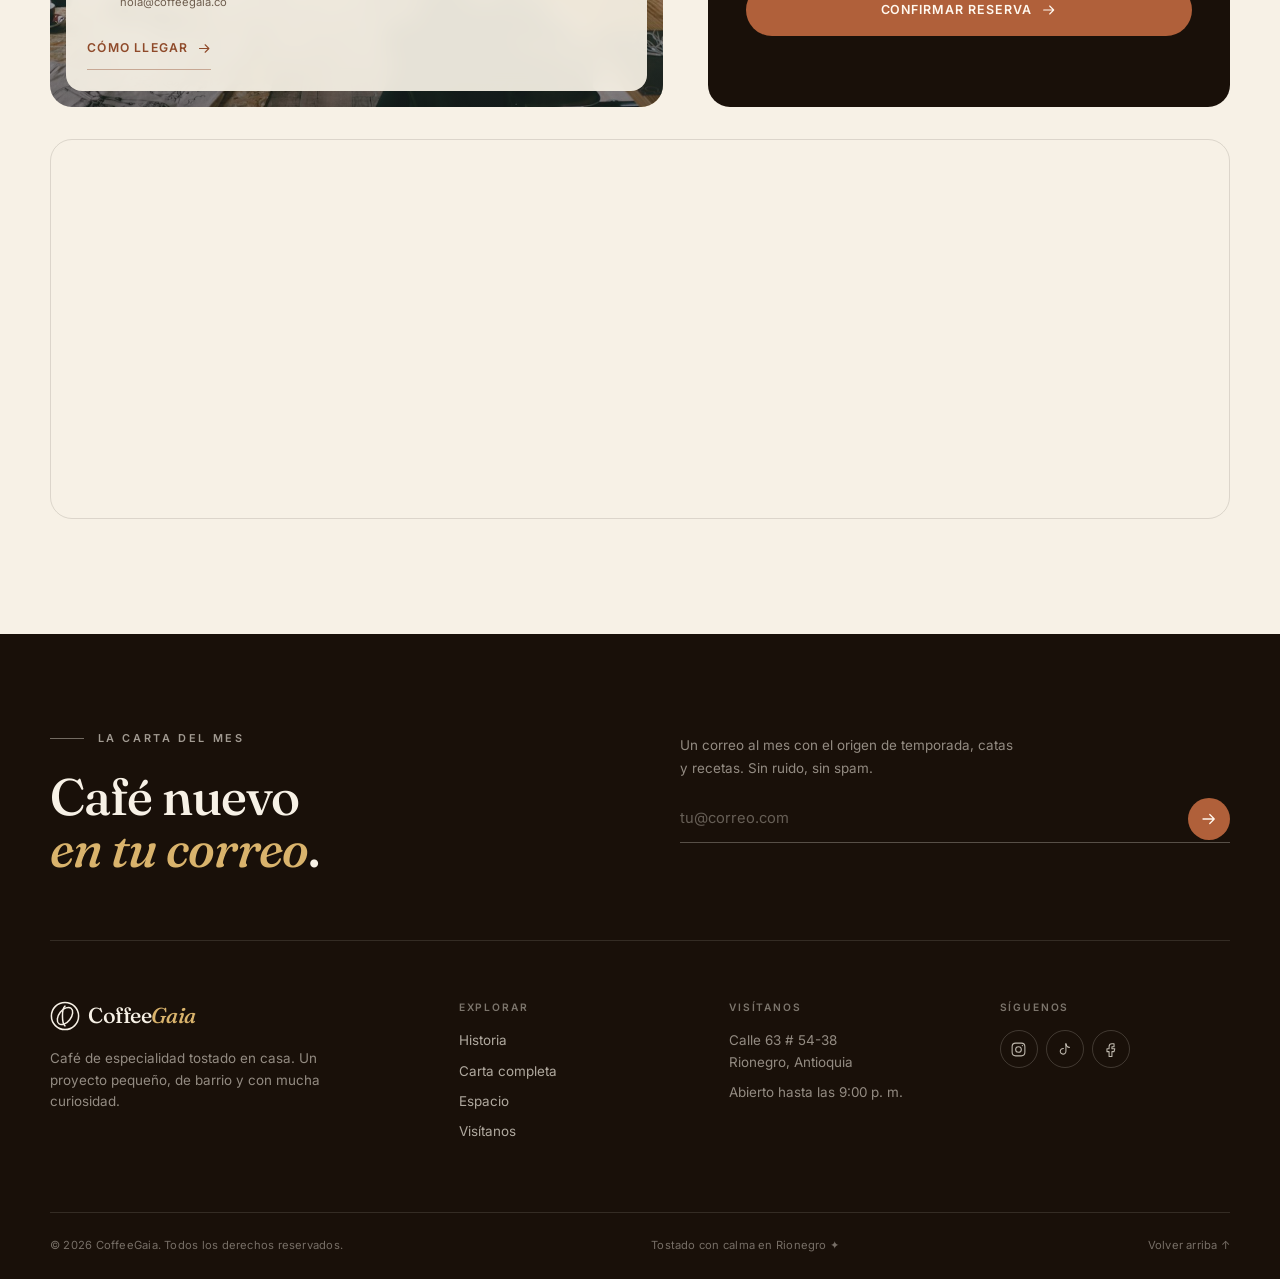
==== commit 49f150e9: "fix: cambiar el hero a Bienvenido a Gaia" ====
--- a/index.html
+++ b/index.html
@@ -121,7 +121,7 @@
 
       <div class="container hero-inner">
         <p class="eyebrow eyebrow-light reveal">Tostado en casa · desde 2018</p>
-        <h1 class="reveal">El café que<br>te despierta <em>el alma</em>.</h1>
+        <h1 class="reveal">Bienvenido a <em>Gaia</em>.</h1>
         <p class="hero-copy reveal">Granos de origen único, tostados en pequeños lotes y servidos con calma. Un rincón para quedarse un rato.</p>
 
         <div class="hero-actions reveal">
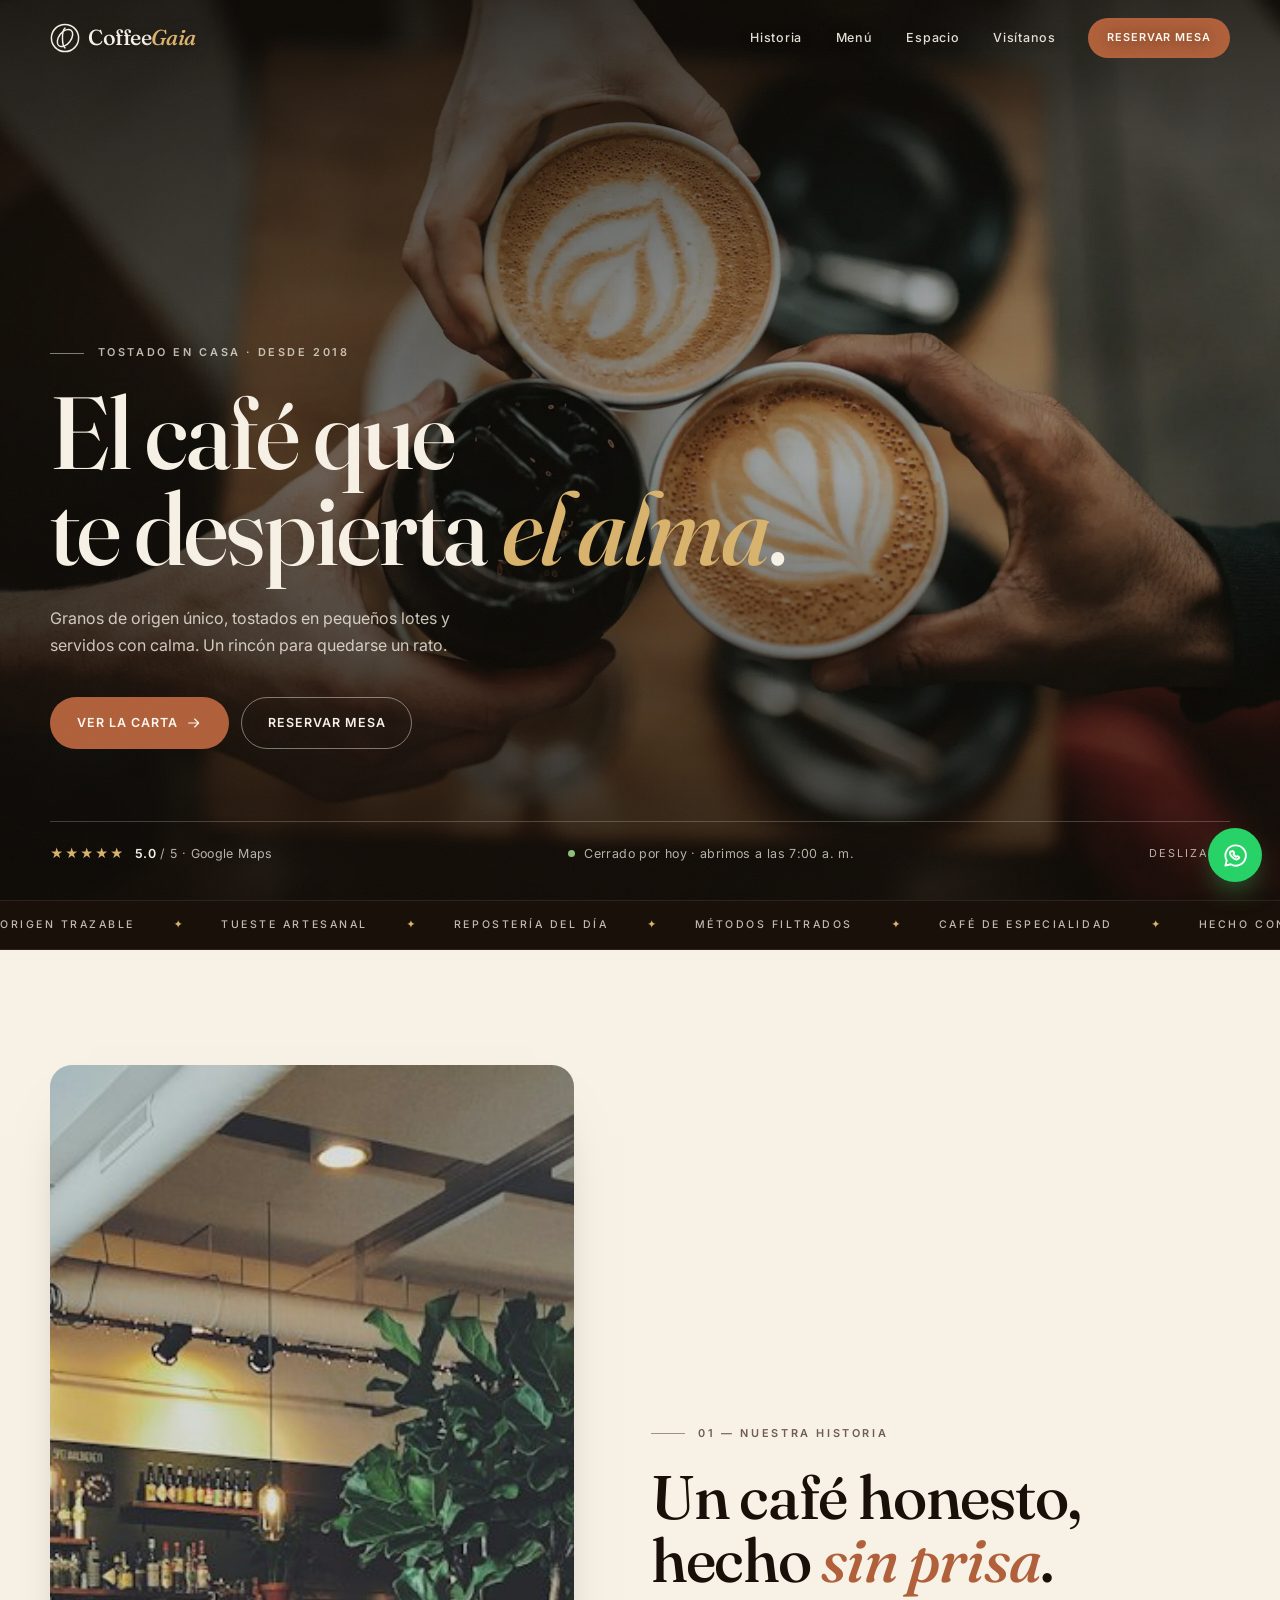
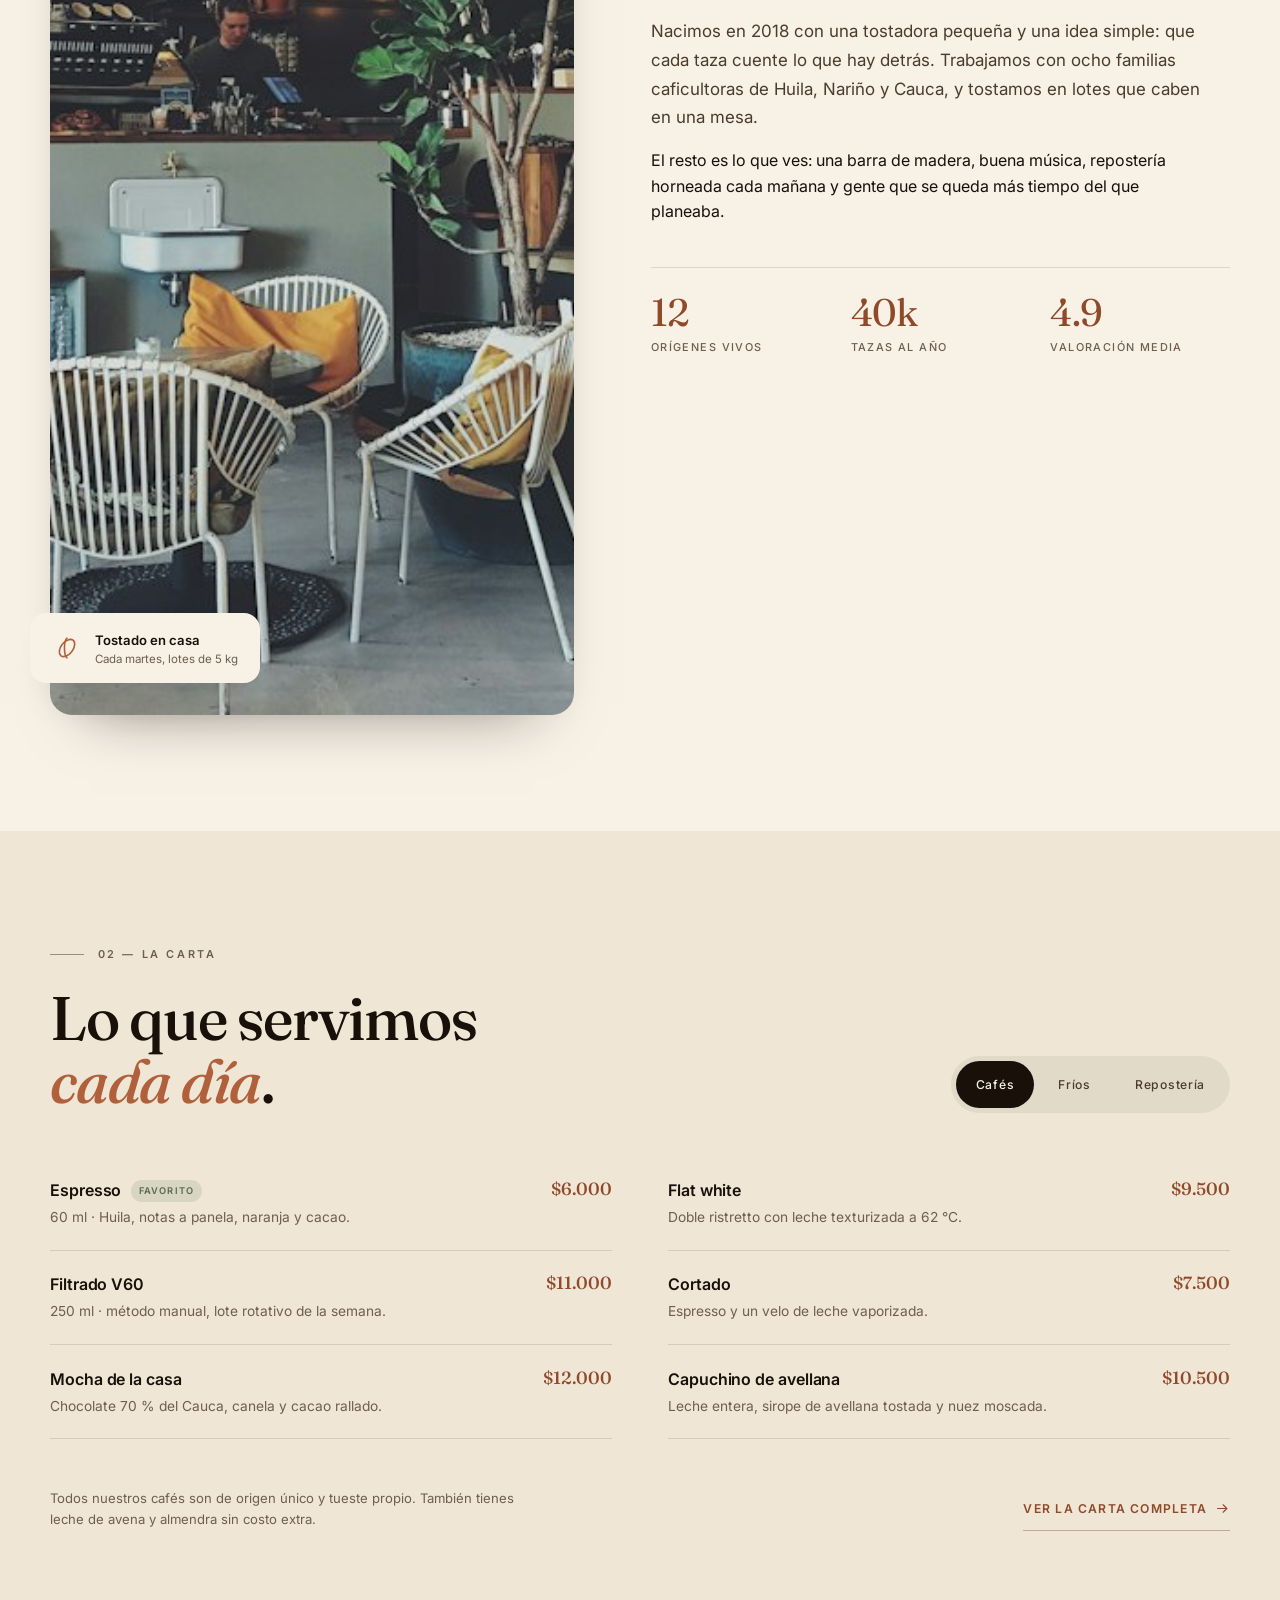
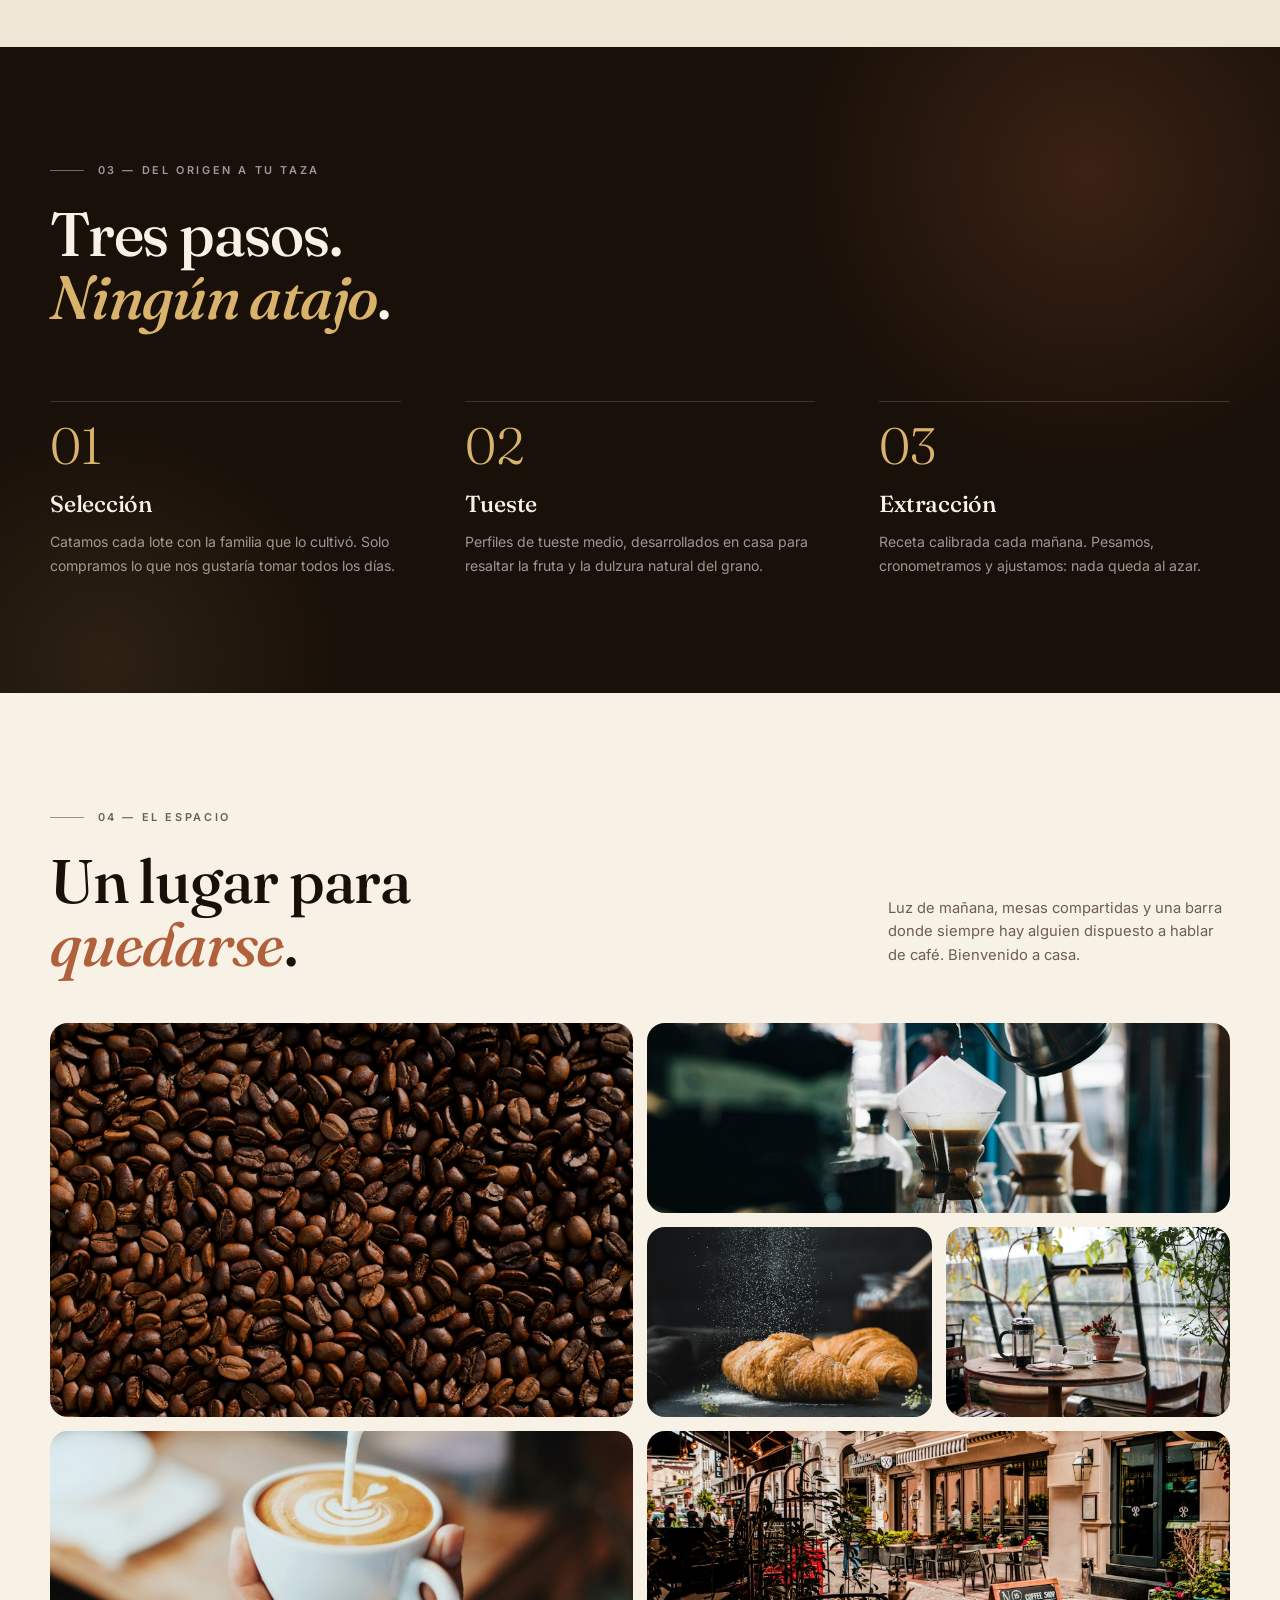
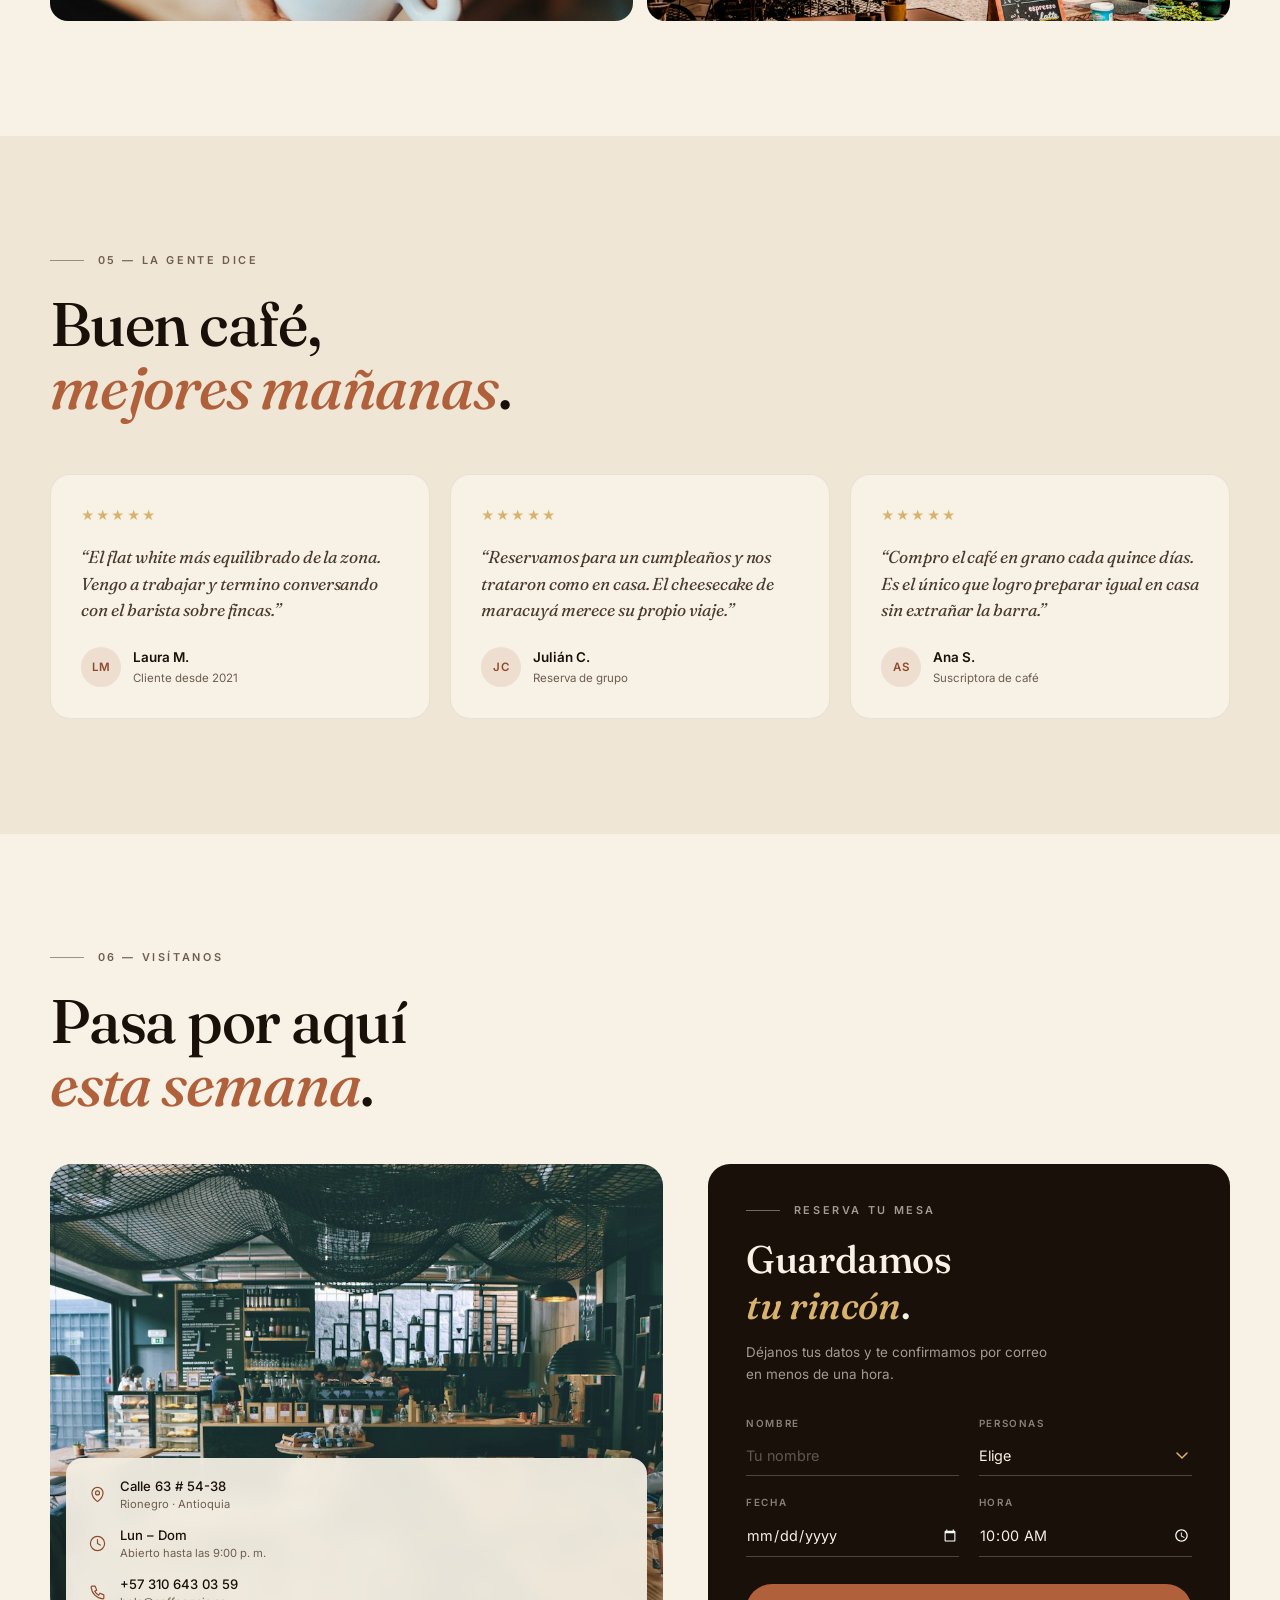
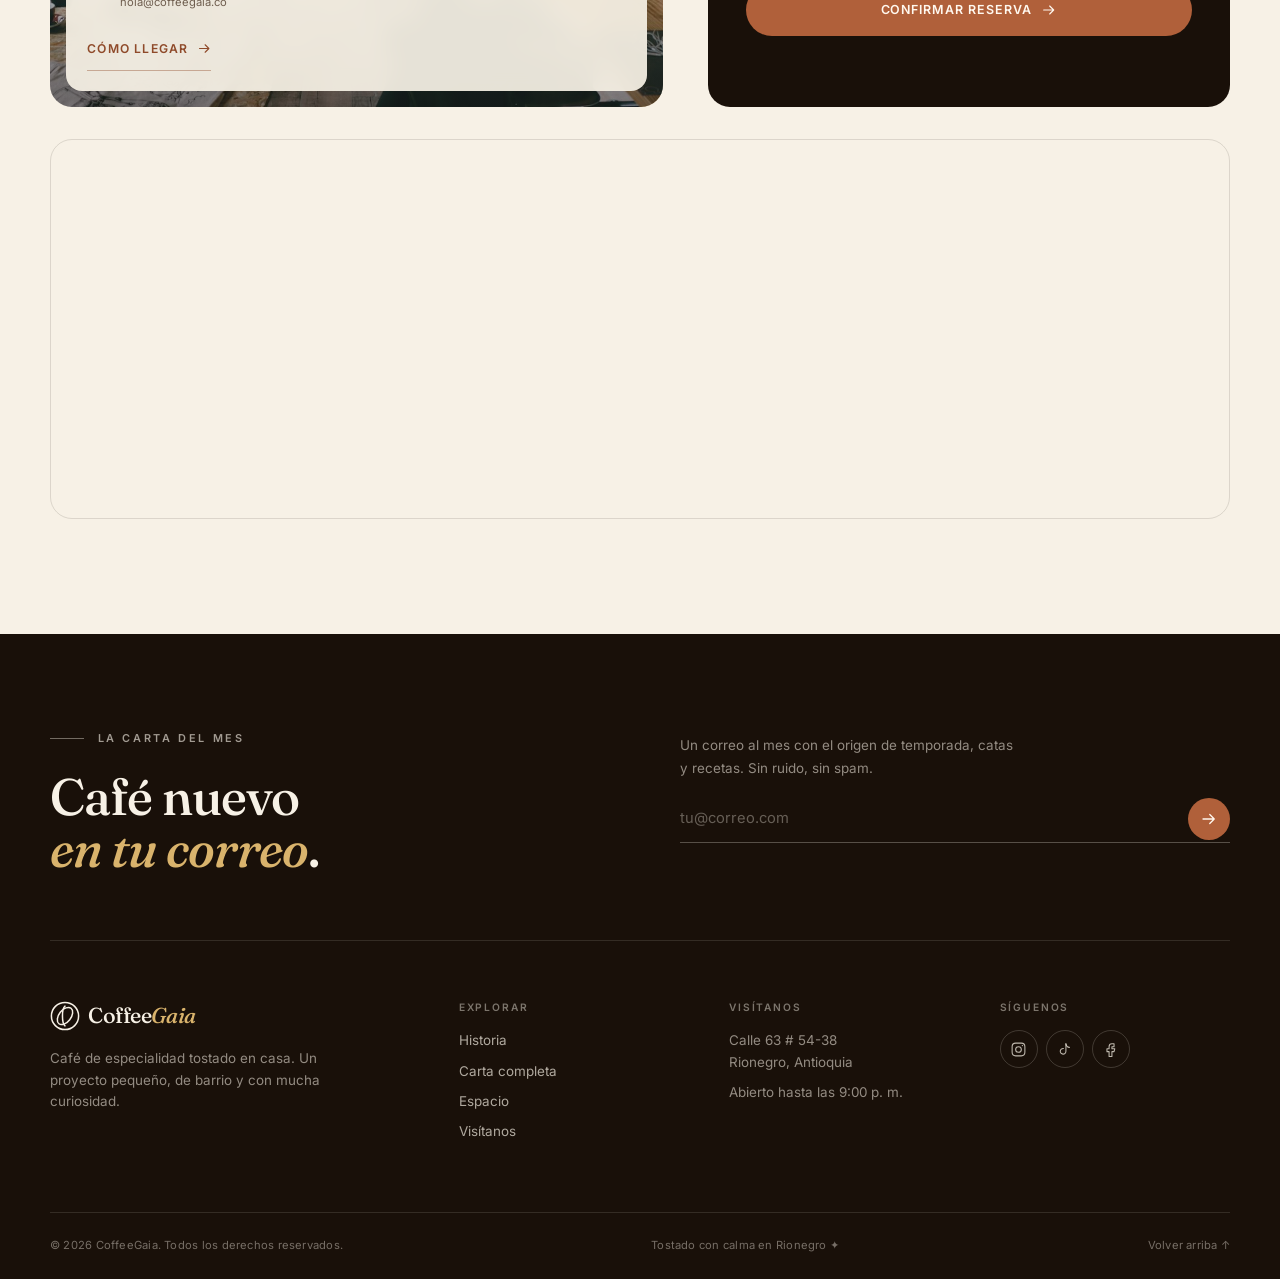
==== commit 88d6e10f: "fix: restaurar el mensaje original del hero" ====
--- a/index.html
+++ b/index.html
@@ -121,7 +121,7 @@
 
       <div class="container hero-inner">
         <p class="eyebrow eyebrow-light reveal">Tostado en casa · desde 2018</p>
-        <h1 class="reveal">Bienvenido a <em>Gaia</em>.</h1>
+        <h1 class="reveal">El café que<br>te despierta <em>el alma</em>.</h1>
         <p class="hero-copy reveal">Granos de origen único, tostados en pequeños lotes y servidos con calma. Un rincón para quedarse un rato.</p>
 
         <div class="hero-actions reveal">
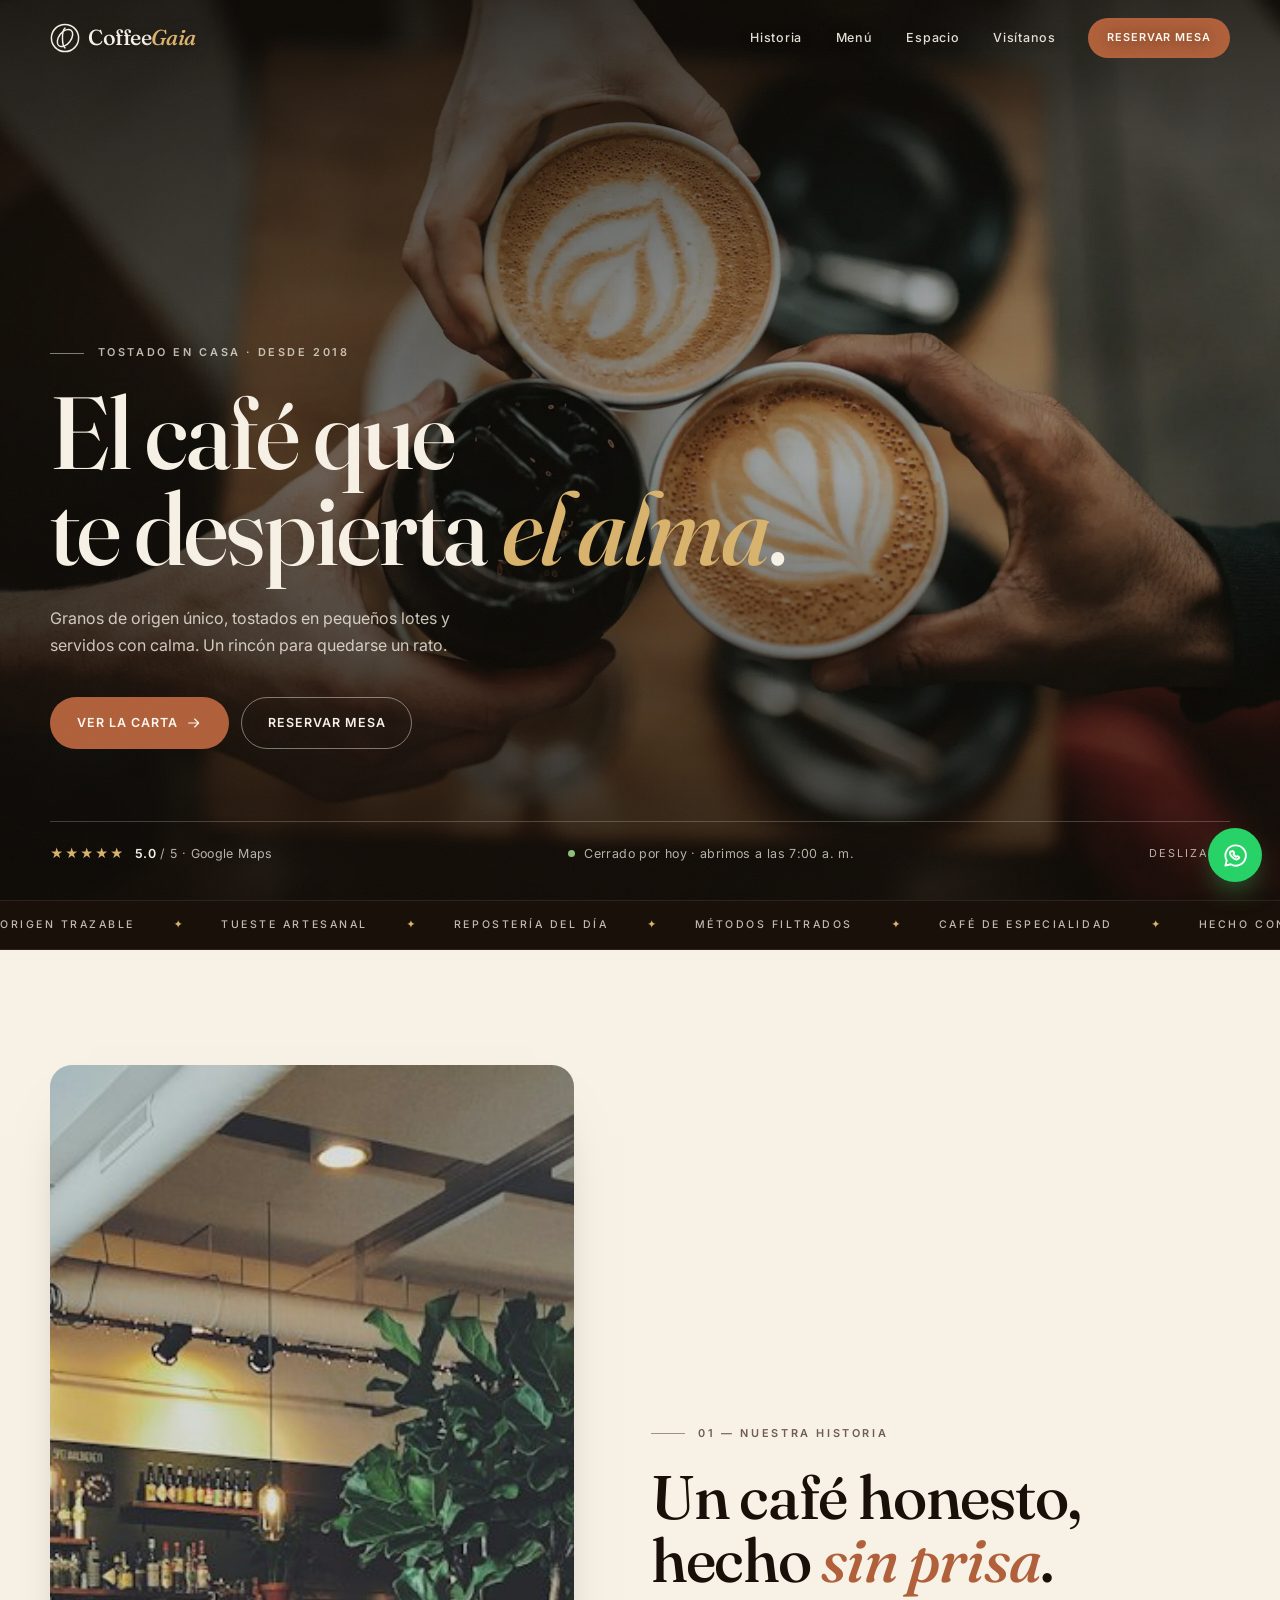
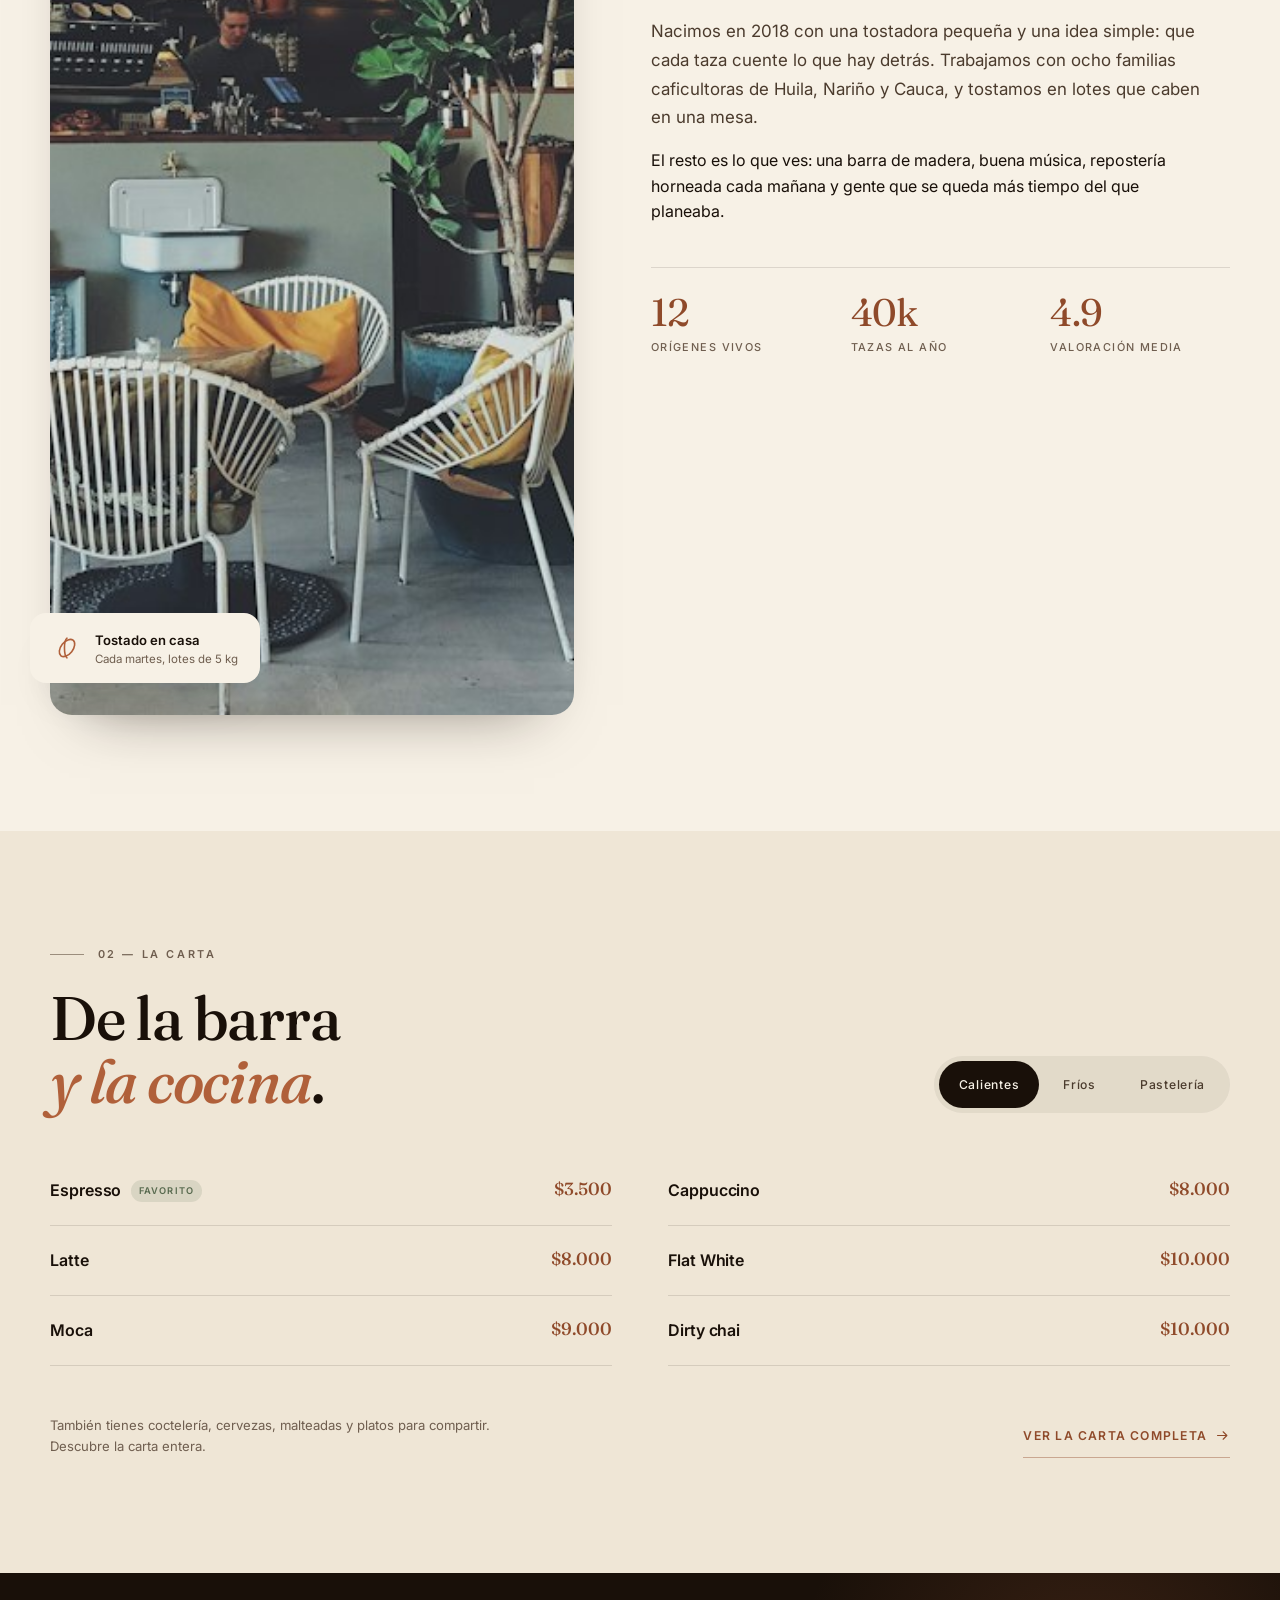
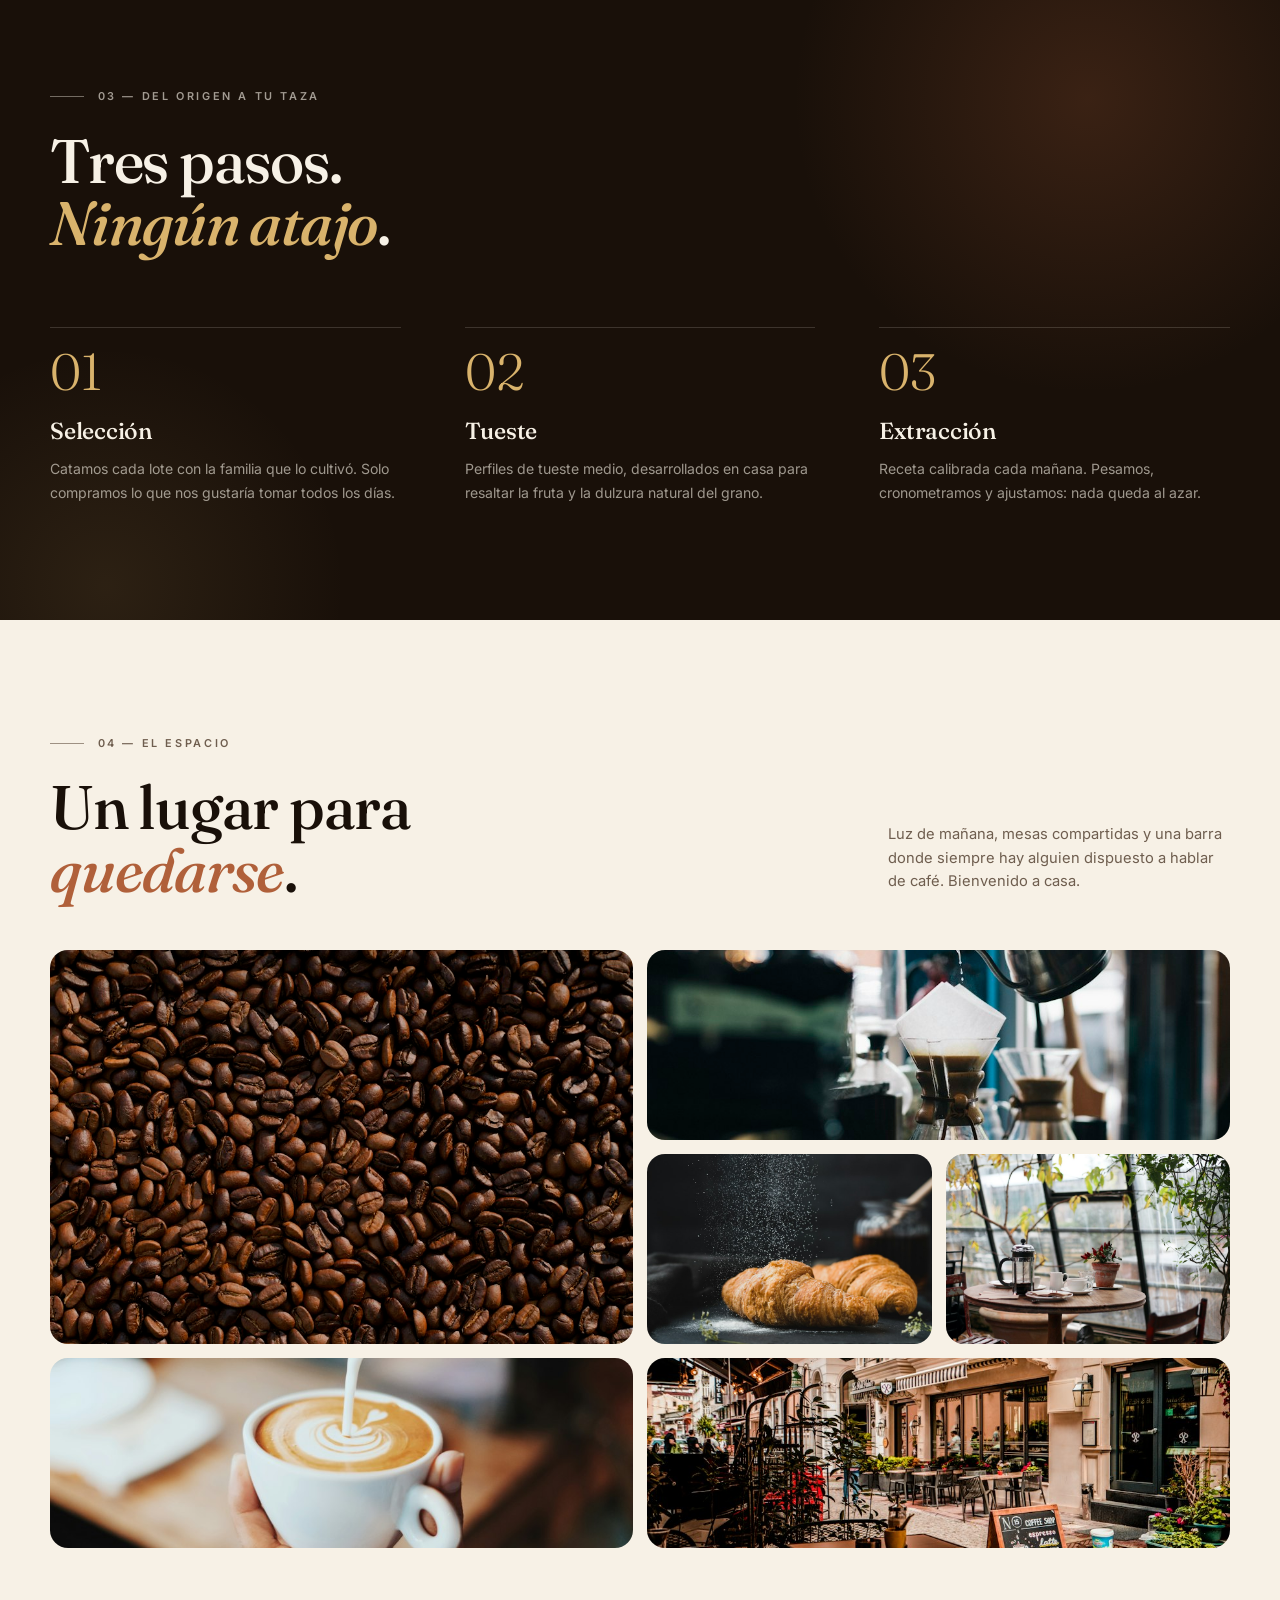
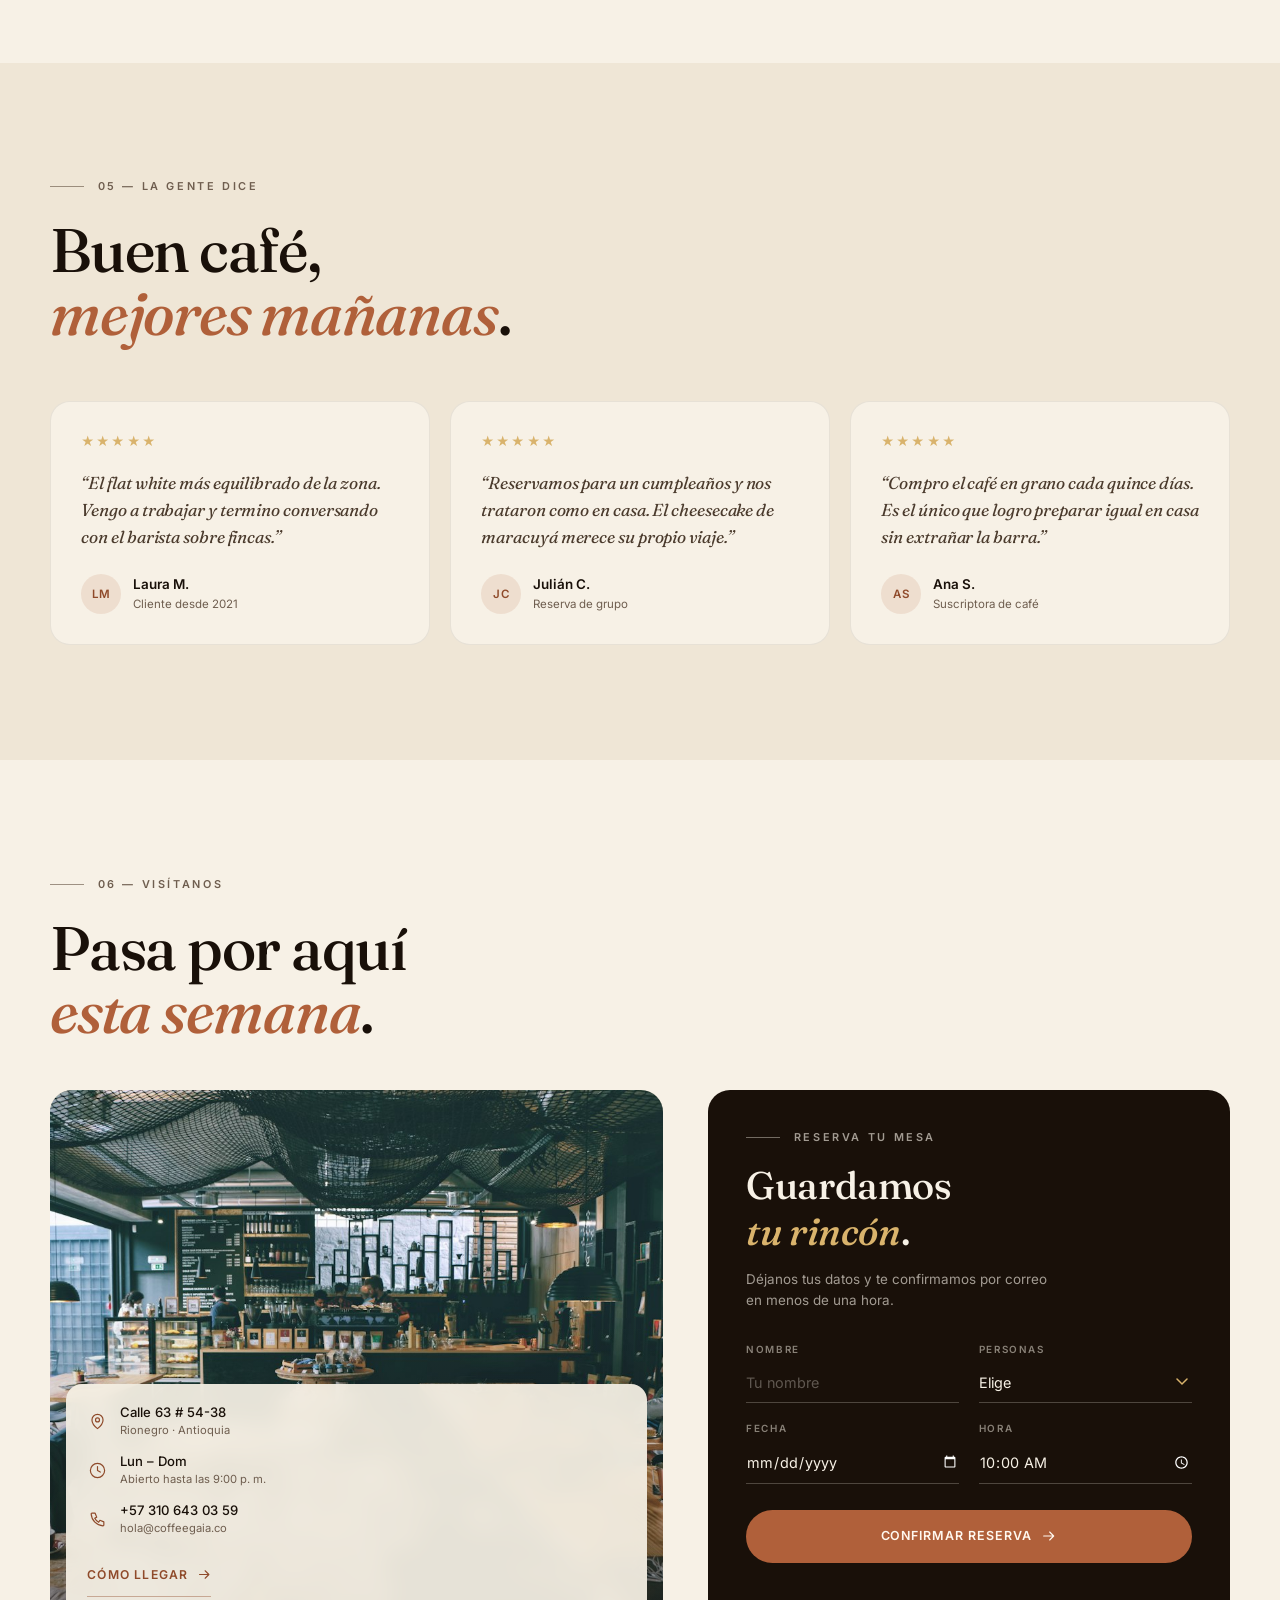
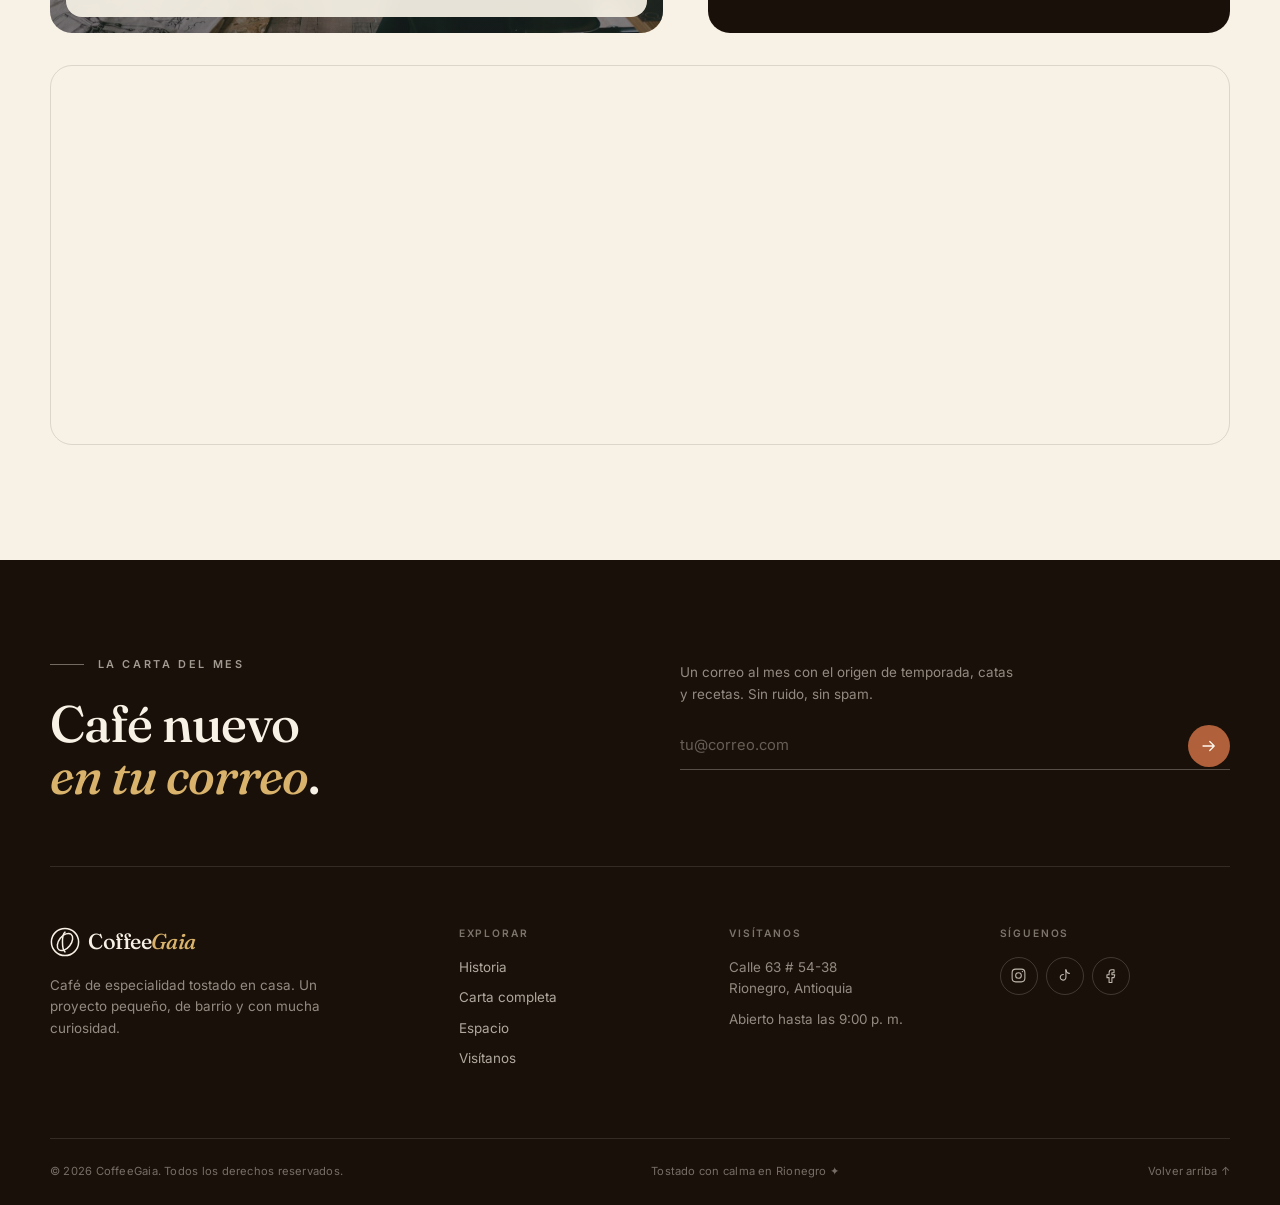
==== commit b1ee91c4: "feat: carta real del POS — reemplaza menú inventado - menu.html: 7 categorías de Carta_Coffee_Gaia.m" ====
--- a/index.html
+++ b/index.html
@@ -221,13 +221,13 @@
         <div class="menu-head">
           <div>
             <p class="eyebrow reveal">02 — La carta</p>
-            <h2 class="reveal">Lo que servimos<br><em>cada día</em>.</h2>
+            <h2 class="reveal">De la barra<br><em>y la cocina</em>.</h2>
           </div>
 
           <div class="tabs reveal" role="tablist" aria-label="Categorías del menú">
-            <button class="tab" id="tab-calientes" role="tab" aria-selected="true" aria-controls="panel-calientes" tabindex="0">Cafés</button>
+            <button class="tab" id="tab-calientes" role="tab" aria-selected="true" aria-controls="panel-calientes" tabindex="0">Calientes</button>
             <button class="tab" id="tab-frios" role="tab" aria-selected="false" aria-controls="panel-frios" tabindex="-1">Fríos</button>
-            <button class="tab" id="tab-reposteria" role="tab" aria-selected="false" aria-controls="panel-reposteria" tabindex="-1">Repostería</button>
+            <button class="tab" id="tab-pasteleria" role="tab" aria-selected="false" aria-controls="panel-pasteleria" tabindex="-1">Pastelería</button>
           </div>
         </div>
 
@@ -236,33 +236,27 @@
             <ul class="menu-grid">
               <li class="menu-item">
                 <span class="name">Espresso <span class="tag">Favorito</span></span>
-                <span class="price">$6.000</span>
-                <span class="desc">60 ml · Huila, notas a panela, naranja y cacao.</span>
-              </li>
-              <li class="menu-item">
-                <span class="name">Flat white</span>
-                <span class="price">$9.500</span>
-                <span class="desc">Doble ristretto con leche texturizada a 62 °C.</span>
-              </li>
-              <li class="menu-item">
-                <span class="name">Filtrado V60</span>
-                <span class="price">$11.000</span>
-                <span class="desc">250 ml · método manual, lote rotativo de la semana.</span>
-              </li>
-              <li class="menu-item">
-                <span class="name">Cortado</span>
-                <span class="price">$7.500</span>
-                <span class="desc">Espresso y un velo de leche vaporizada.</span>
-              </li>
-              <li class="menu-item">
-                <span class="name">Mocha de la casa</span>
-                <span class="price">$12.000</span>
-                <span class="desc">Chocolate 70 % del Cauca, canela y cacao rallado.</span>
-              </li>
-              <li class="menu-item">
-                <span class="name">Capuchino de avellana</span>
-                <span class="price">$10.500</span>
-                <span class="desc">Leche entera, sirope de avellana tostada y nuez moscada.</span>
+                <span class="price">$3.500</span>
+              </li>
+              <li class="menu-item">
+                <span class="name">Cappuccino</span>
+                <span class="price">$8.000</span>
+              </li>
+              <li class="menu-item">
+                <span class="name">Latte</span>
+                <span class="price">$8.000</span>
+              </li>
+              <li class="menu-item">
+                <span class="name">Flat White</span>
+                <span class="price">$10.000</span>
+              </li>
+              <li class="menu-item">
+                <span class="name">Moca</span>
+                <span class="price">$9.000</span>
+              </li>
+              <li class="menu-item">
+                <span class="name">Dirty chai</span>
+                <span class="price">$10.000</span>
               </li>
             </ul>
           </div>
@@ -270,76 +264,60 @@
           <div class="menu-panel" id="panel-frios" role="tabpanel" aria-labelledby="tab-frios" tabindex="0" hidden>
             <ul class="menu-grid">
               <li class="menu-item">
-                <span class="name">Cold brew 18 h <span class="tag">Vegano</span></span>
-                <span class="price">$11.000</span>
-                <span class="desc">Extracción en frío, servido con hielo grande y naranja.</span>
-              </li>
-              <li class="menu-item">
-                <span class="name">Espresso tónico</span>
-                <span class="price">$12.500</span>
-                <span class="desc">Doble espresso, tónica artesanal y piel de limón.</span>
-              </li>
-              <li class="menu-item">
-                <span class="name">Latte helado</span>
+                <span class="name">Cold brew</span>
                 <span class="price">$10.000</span>
-                <span class="desc">Leche fría, hielo y un shot de nuestro blend.</span>
-              </li>
-              <li class="menu-item">
-                <span class="name">Frappé de avellana</span>
-                <span class="price">$13.500</span>
-                <span class="desc">Café, leche, hielo y crema batida de la casa.</span>
-              </li>
-              <li class="menu-item">
-                <span class="name">Iced matcha latte</span>
+                <span class="desc">Café infusionado en frío, servido con hielo.</span>
+              </li>
+              <li class="menu-item">
+                <span class="name">Affogato</span>
+                <span class="price">$10.000</span>
+                <span class="desc">Helado de vainilla bañado en espresso.</span>
+              </li>
+              <li class="menu-item">
+                <span class="name">Latte frío</span>
+                <span class="price">$12.000</span>
+                <span class="desc">Chocolate o arequipe.</span>
+              </li>
+              <li class="menu-item">
+                <span class="name">Frappé de café</span>
                 <span class="price">$13.000</span>
-                <span class="desc">Matcha ceremonial, leche de avena y un toque de miel.</span>
-              </li>
-              <li class="menu-item">
-                <span class="name">Limonada de café</span>
-                <span class="price">$9.500</span>
-                <span class="desc">Cold brew, limón, panela y hierbabuena. Sorprende.</span>
+              </li>
+              <li class="menu-item">
+                <span class="name">Tinto de verano</span>
+                <span class="price">$16.000</span>
+              </li>
+              <li class="menu-item">
+                <span class="name">Naranjada de café</span>
+                <span class="price">$13.000</span>
               </li>
             </ul>
           </div>
 
-          <div class="menu-panel" id="panel-reposteria" role="tabpanel" aria-labelledby="tab-reposteria" tabindex="0" hidden>
+          <div class="menu-panel" id="panel-pasteleria" role="tabpanel" aria-labelledby="tab-pasteleria" tabindex="0" hidden>
             <ul class="menu-grid">
               <li class="menu-item">
-                <span class="name">Croissant de mantequilla</span>
-                <span class="price">$7.500</span>
-                <span class="desc">Horneado a las 7:00 a. m. 36 capas de paciencia.</span>
-              </li>
-              <li class="menu-item">
-                <span class="name">Pain au chocolat</span>
-                <span class="price">$8.500</span>
-                <span class="desc">Masa madre laminada y chocolate amargo.</span>
-              </li>
-              <li class="menu-item">
-                <span class="name">Banana bread <span class="tag">Vegano</span></span>
-                <span class="price">$9.000</span>
-                <span class="desc">Plátano maduro, nueces y especias. Sin lácteos.</span>
-              </li>
-              <li class="menu-item">
-                <span class="name">Cheesecake de maracuyá</span>
-                <span class="price">$12.000</span>
-                <span class="desc">Base de galleta, queso crema y coulis ácido.</span>
-              </li>
-              <li class="menu-item">
-                <span class="name">Cookie de chocolate</span>
-                <span class="price">$6.500</span>
-                <span class="desc">Centro blandito, sal marina y chocolate 60 %.</span>
-              </li>
-              <li class="menu-item">
-                <span class="name">Torta de zanahoria</span>
-                <span class="price">$10.500</span>
-                <span class="desc">Hecha en casa, con frosting de queso y nuez.</span>
+                <span class="name">Hojaldres (dulces)</span>
+                <span class="price">$7.000</span>
+              </li>
+              <li class="menu-item">
+                <span class="name">Hojaldres (salados)</span>
+                <span class="price">$7.000</span>
+              </li>
+              <li class="menu-item">
+                <span class="name">Porción de torta</span>
+                <span class="price">Consulta</span>
+                <span class="desc">Pregunta por nuestra torta del día.</span>
+              </li>
+              <li class="menu-item">
+                <span class="name">Palito de queso</span>
+                <span class="price">$7.000</span>
               </li>
             </ul>
           </div>
         </div>
 
         <div class="menu-foot reveal">
-          <p>Todos nuestros cafés son de origen único y tueste propio. También tienes leche de avena y almendra sin costo extra.</p>
+          <p>También tienes coctelería, cervezas, malteadas y platos para compartir. Descubre la carta entera.</p>
           <a class="link-arrow" href="menu.html">
             Ver la carta completa
             <svg class="ico" viewBox="0 0 24 24" aria-hidden="true"><path d="M4 12h15M13 6l6 6-6 6"/></svg>
--- a/styles.css
+++ b/styles.css
@@ -927,10 +927,31 @@
 
 .tabs {
   display: flex;
+  flex-wrap: wrap;
   gap: 0.25rem;
   padding: 0.3rem;
   background: rgba(25, 16, 9, 0.06);
   border-radius: 999px;
+}
+
+.menu-subtitle {
+  margin: 2rem 0 0.5rem;
+  font-size: 0.68rem;
+  font-weight: 600;
+  letter-spacing: 0.18em;
+  text-transform: uppercase;
+  color: var(--muted);
+}
+
+.menu-subtitle + .menu-grid {
+  margin-top: 0;
+}
+
+.inline-link {
+  color: var(--clay-dark);
+  font-weight: 600;
+  text-decoration: underline;
+  text-underline-offset: 3px;
 }
 
 .tab {
@@ -1974,55 +1995,6 @@
   margin-top: 2rem;
 }
 
-.grain-note {
-  max-width: 60ch;
-  margin-top: 1.5rem;
-  padding-top: 0.5rem;
-  font-size: 0.82rem;
-  line-height: 1.6;
-  color: var(--muted);
-}
-
-.promo-banner {
-  display: flex;
-  align-items: center;
-  justify-content: space-between;
-  flex-wrap: wrap;
-  gap: 1.25rem 2.5rem;
-  margin-top: clamp(2.5rem, 5vw, 3.5rem);
-  padding: clamp(1.5rem, 3vw, 2.25rem);
-  background: var(--ink);
-  color: var(--cream);
-  border-radius: var(--radius);
-}
-
-.promo-eyebrow {
-  margin-bottom: 0.5rem;
-  font-size: 0.62rem;
-  font-weight: 600;
-  letter-spacing: 0.2em;
-  text-transform: uppercase;
-  color: var(--gold);
-}
-
-.promo-banner h2 {
-  margin-bottom: 0.4rem;
-  font-size: clamp(1.6rem, 2.5vw, 2.1rem);
-}
-
-.promo-banner > div > p:last-child {
-  max-width: 46ch;
-  font-size: 0.88rem;
-  line-height: 1.6;
-  color: rgba(247, 241, 230, 0.65);
-}
-
-.promo-price {
-  font-family: var(--font-display);
-  font-size: clamp(1.8rem, 3vw, 2.4rem);
-  color: var(--gold);
-}
-
 .menu-cta {
   margin-top: clamp(2.5rem, 5vw, 4rem);
   padding: clamp(2rem, 4vw, 3rem);
